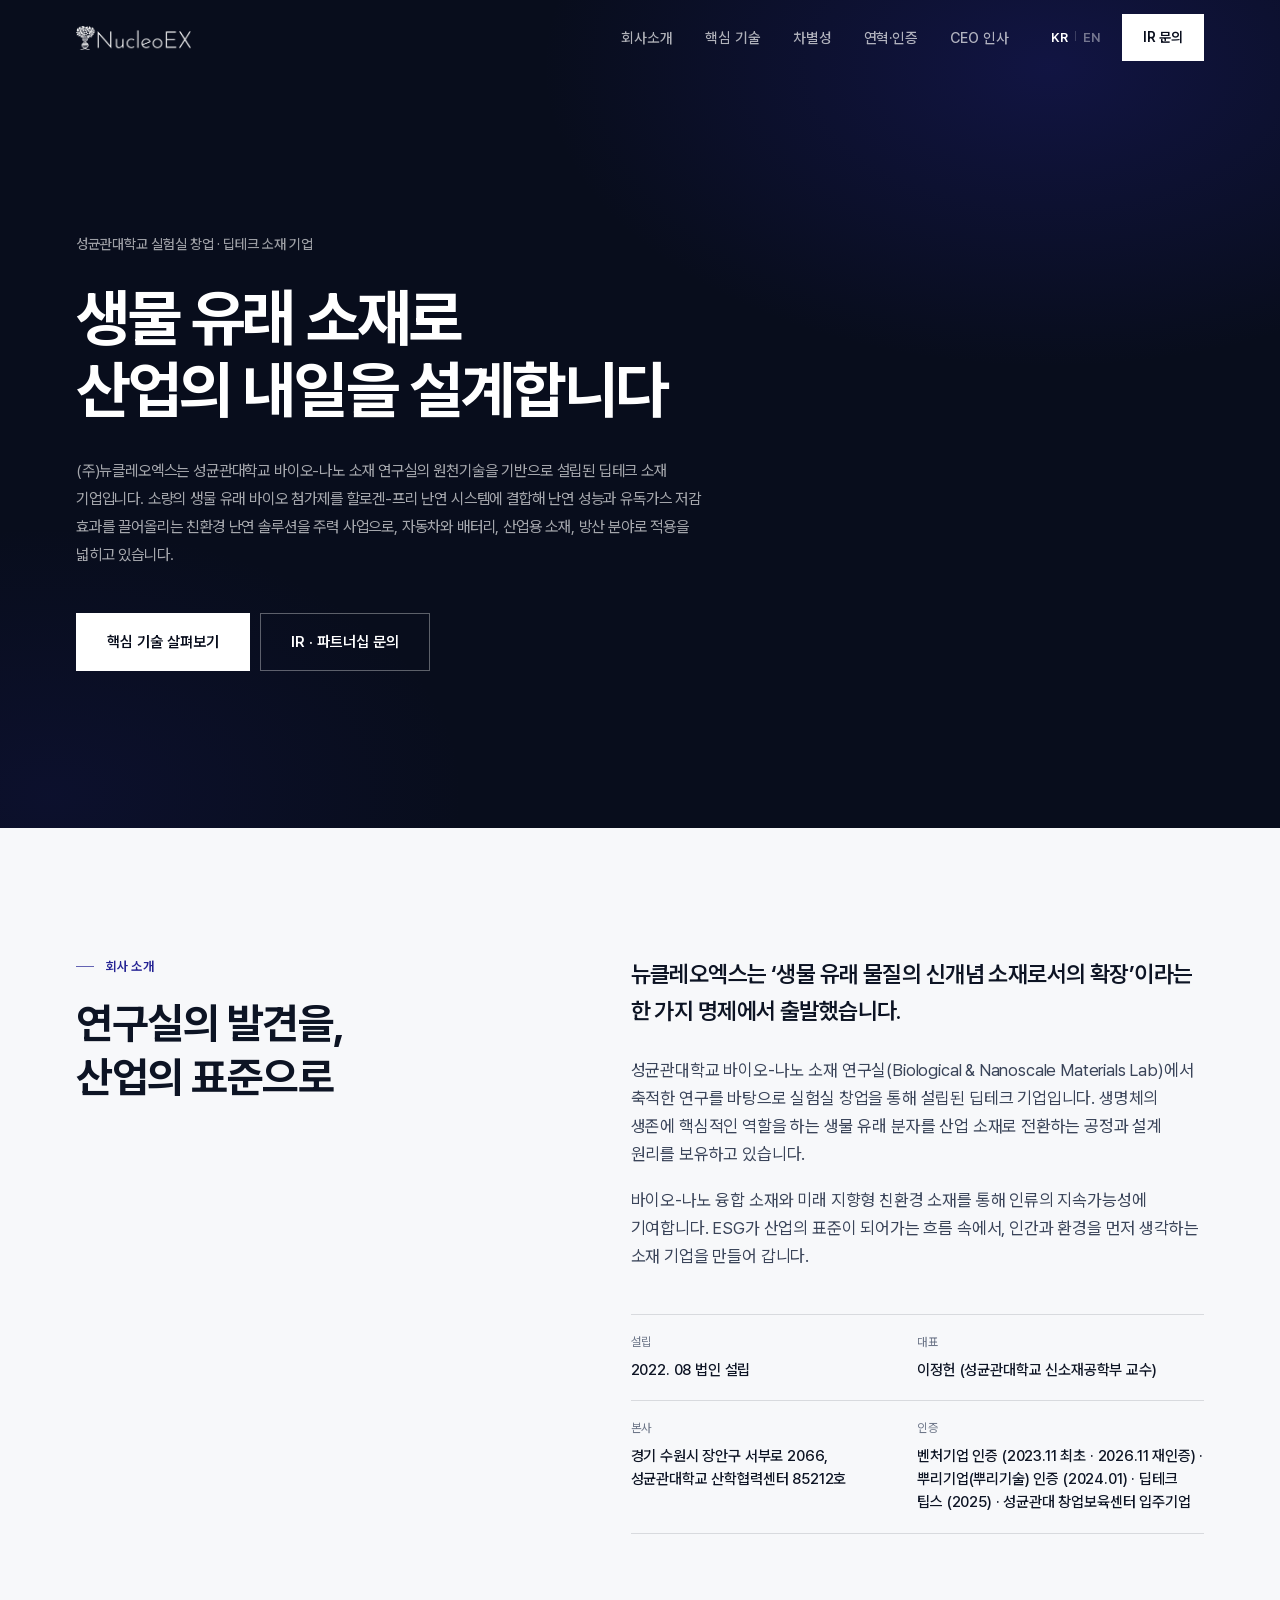
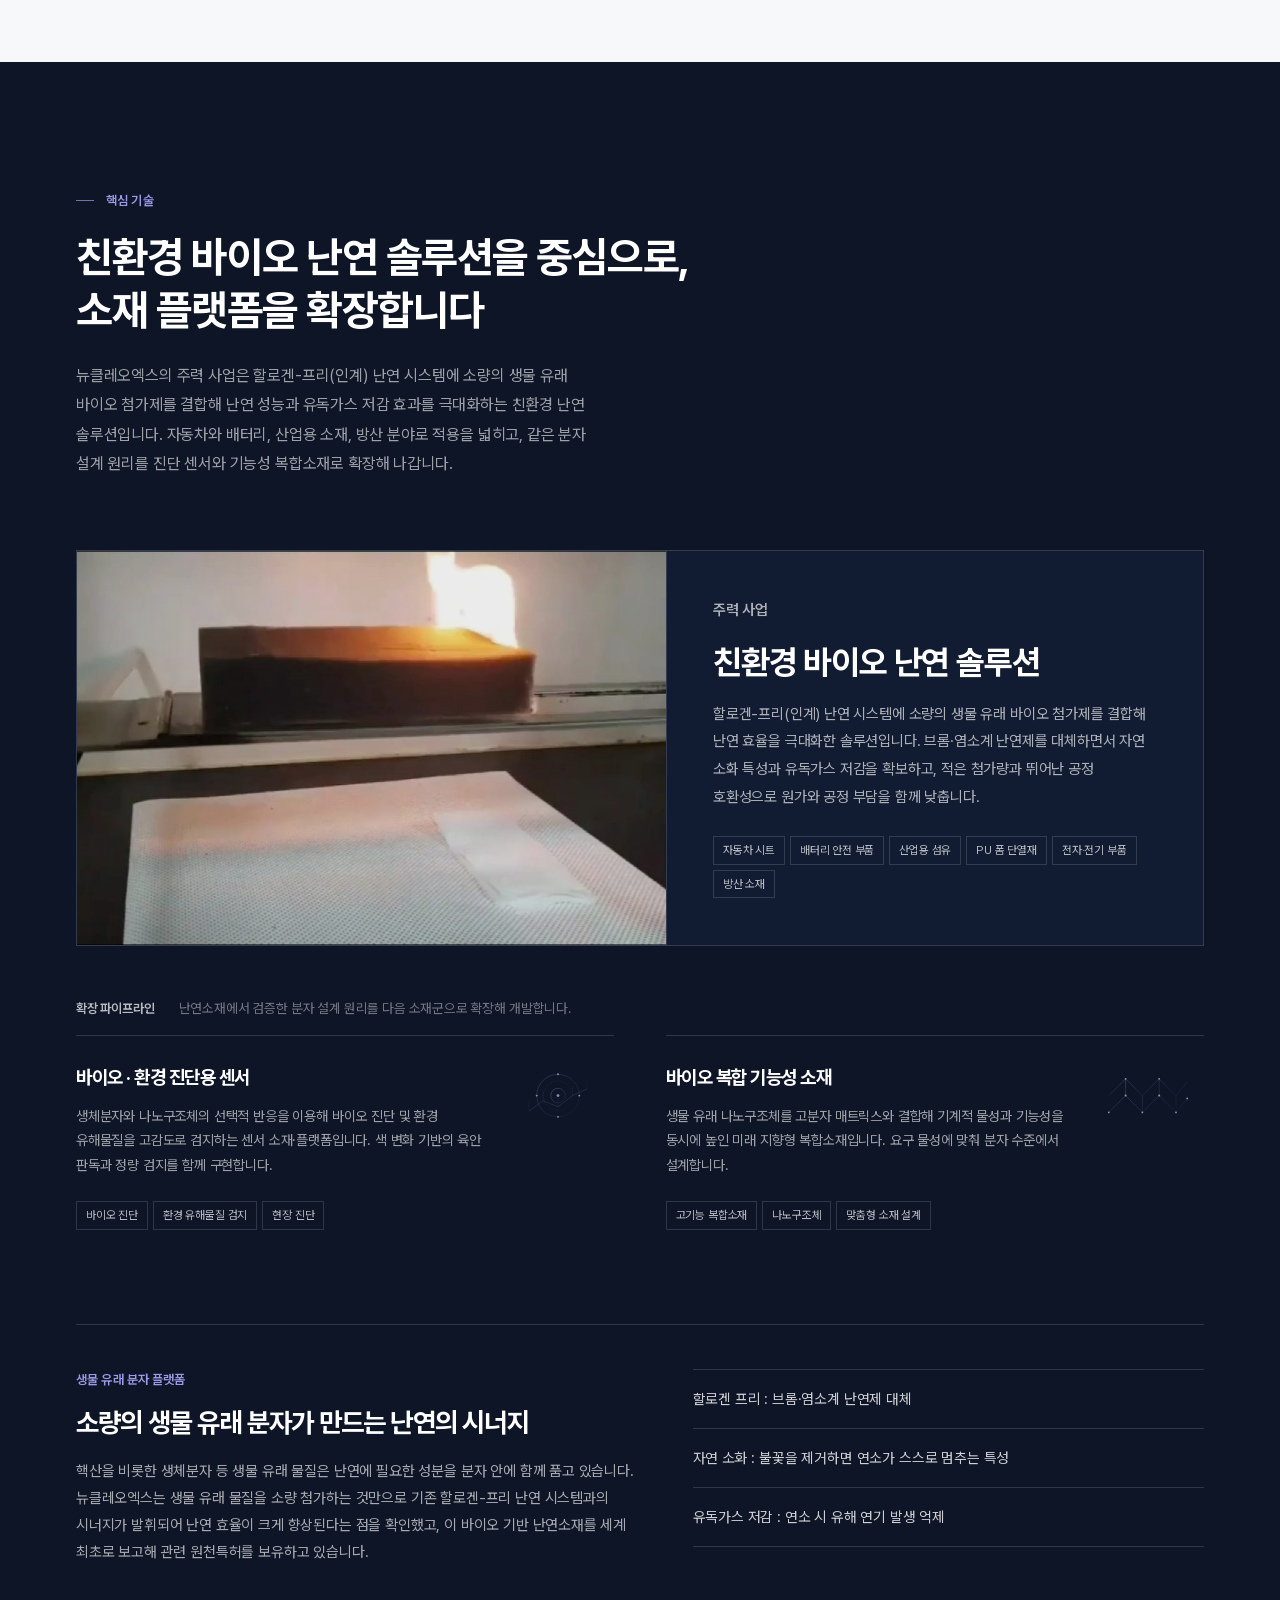
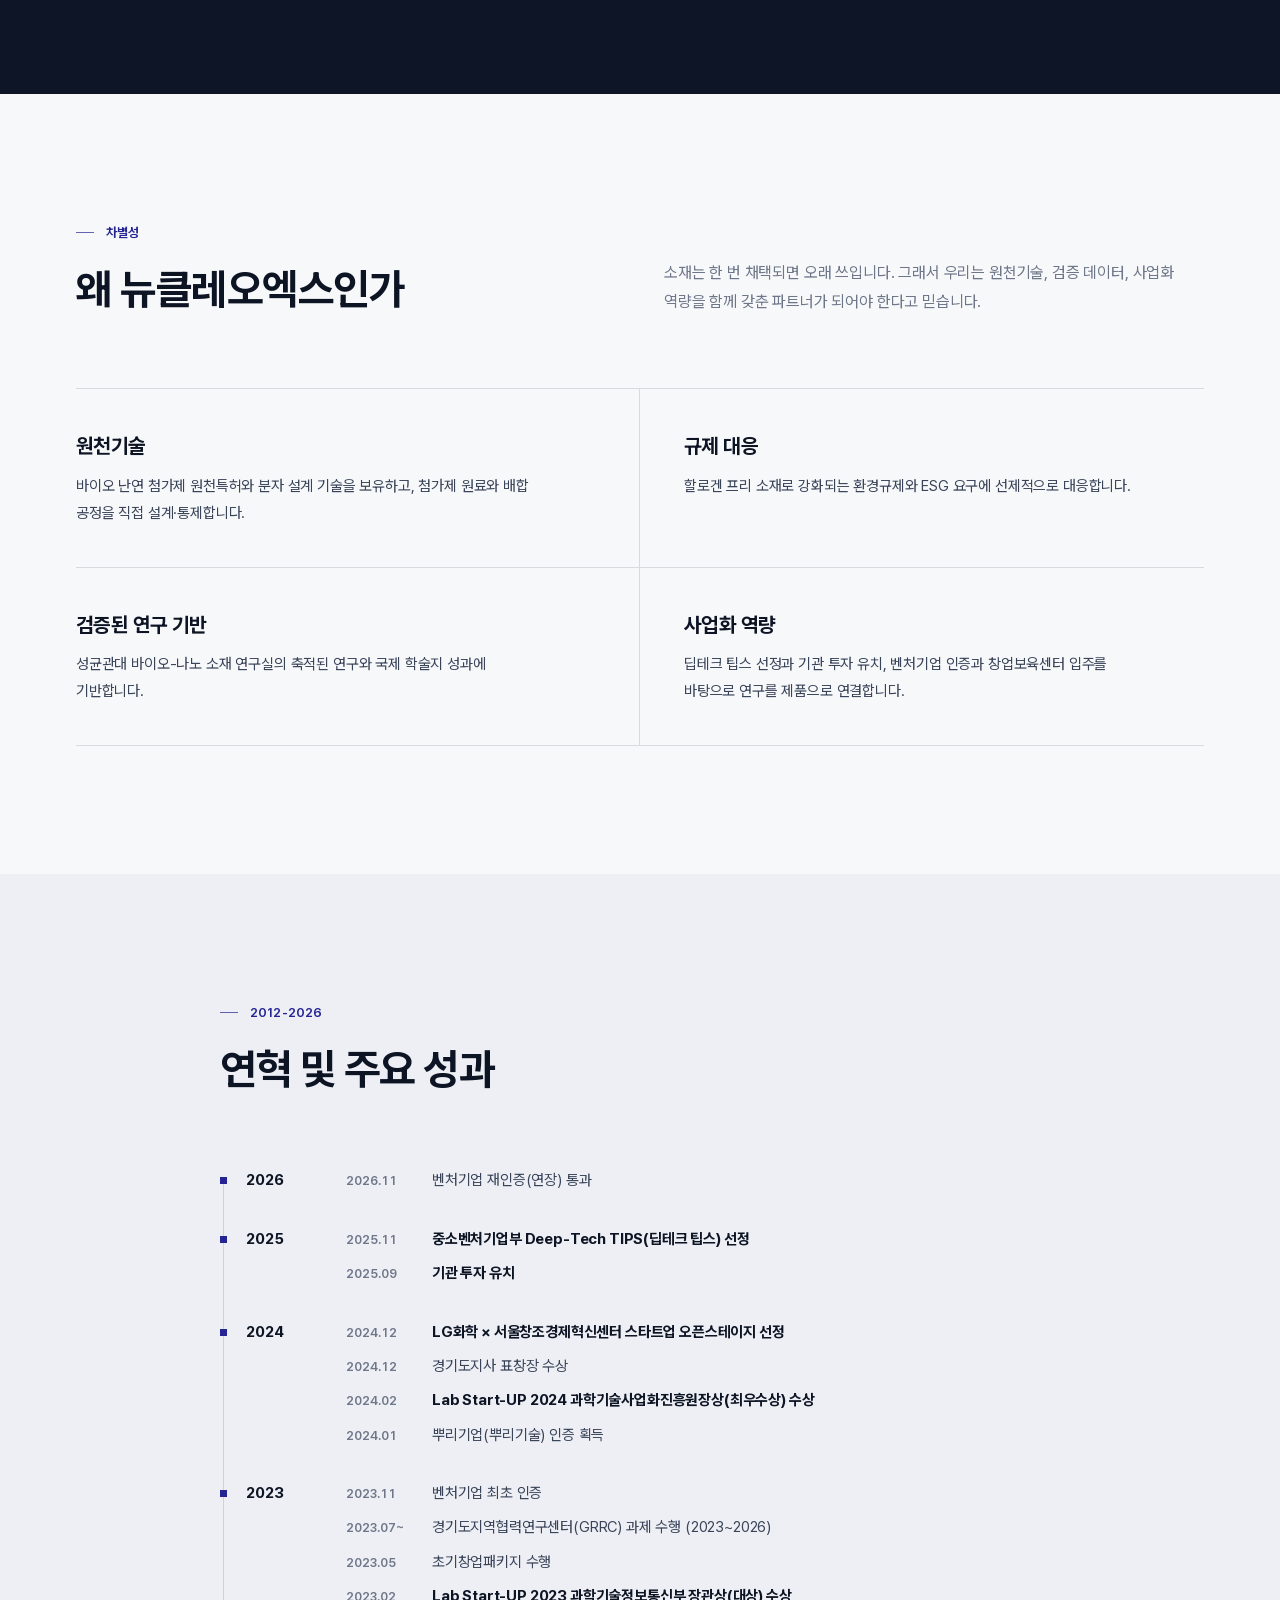
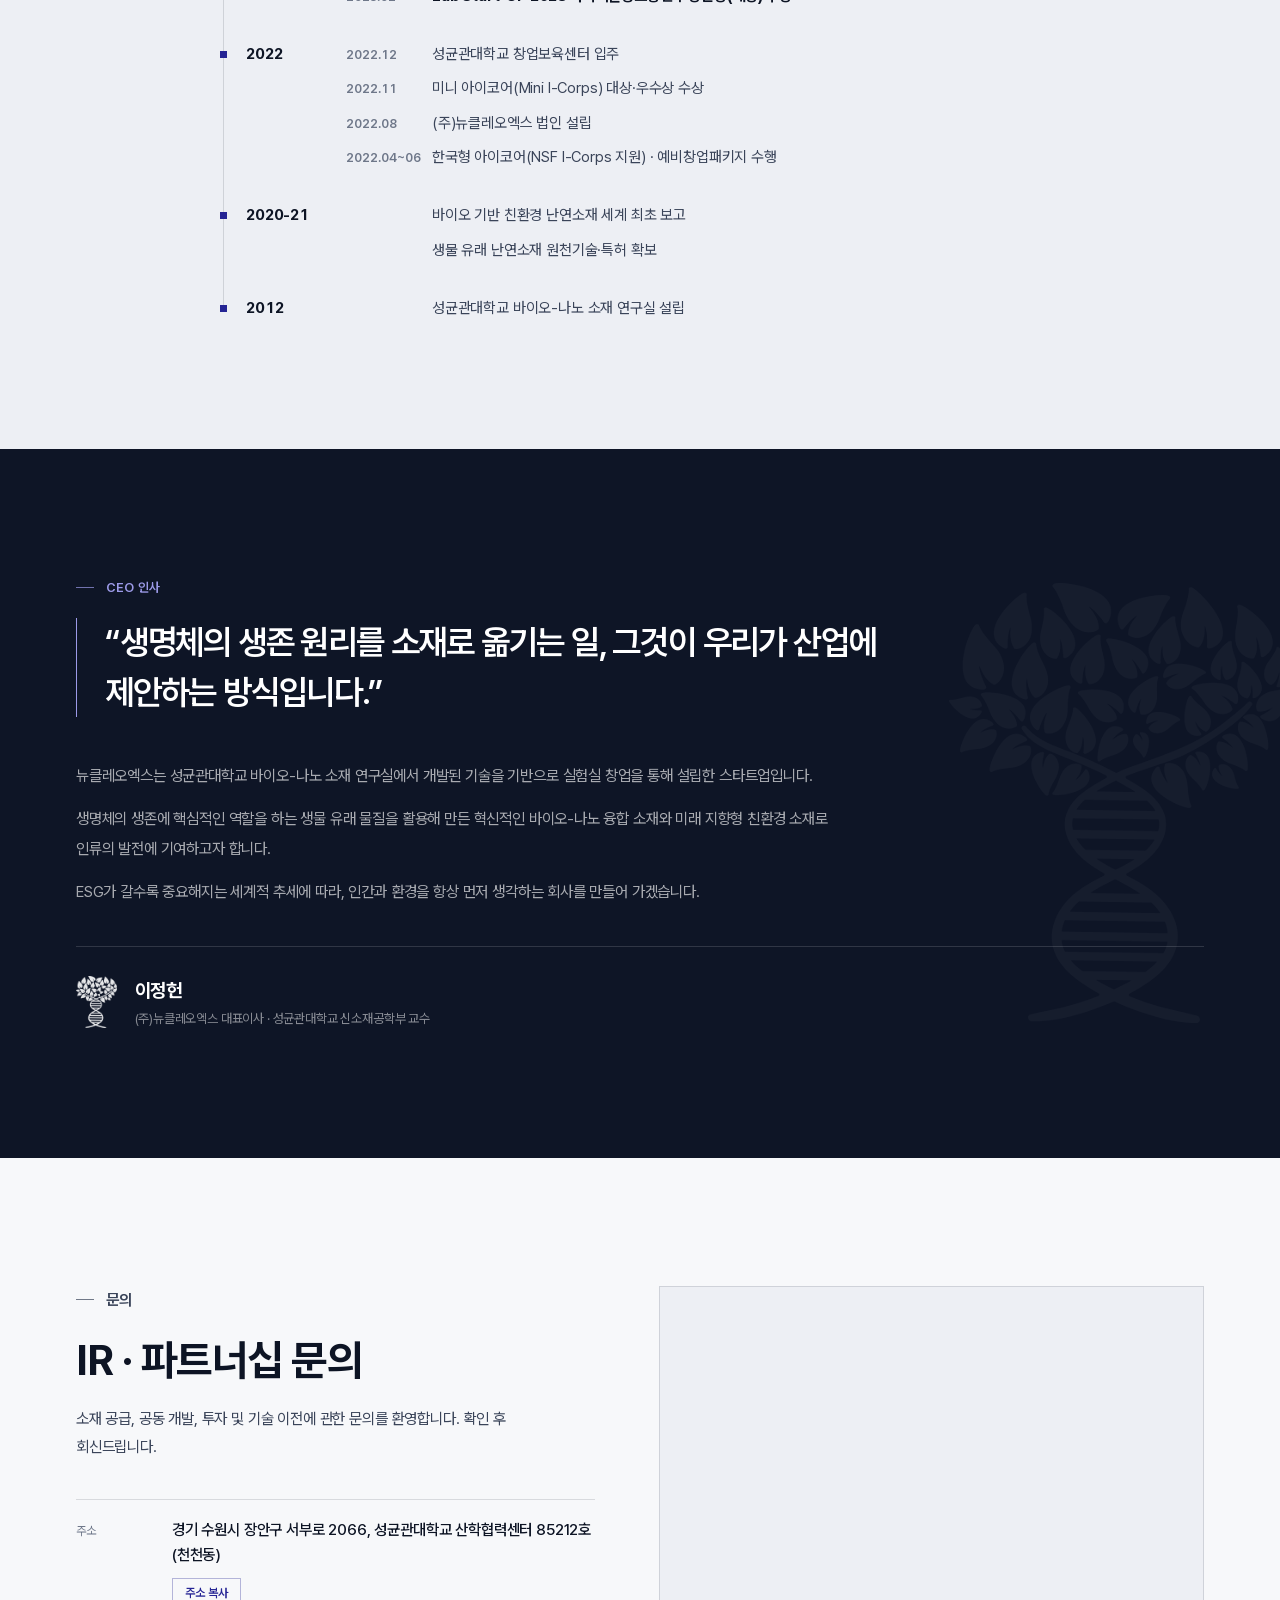
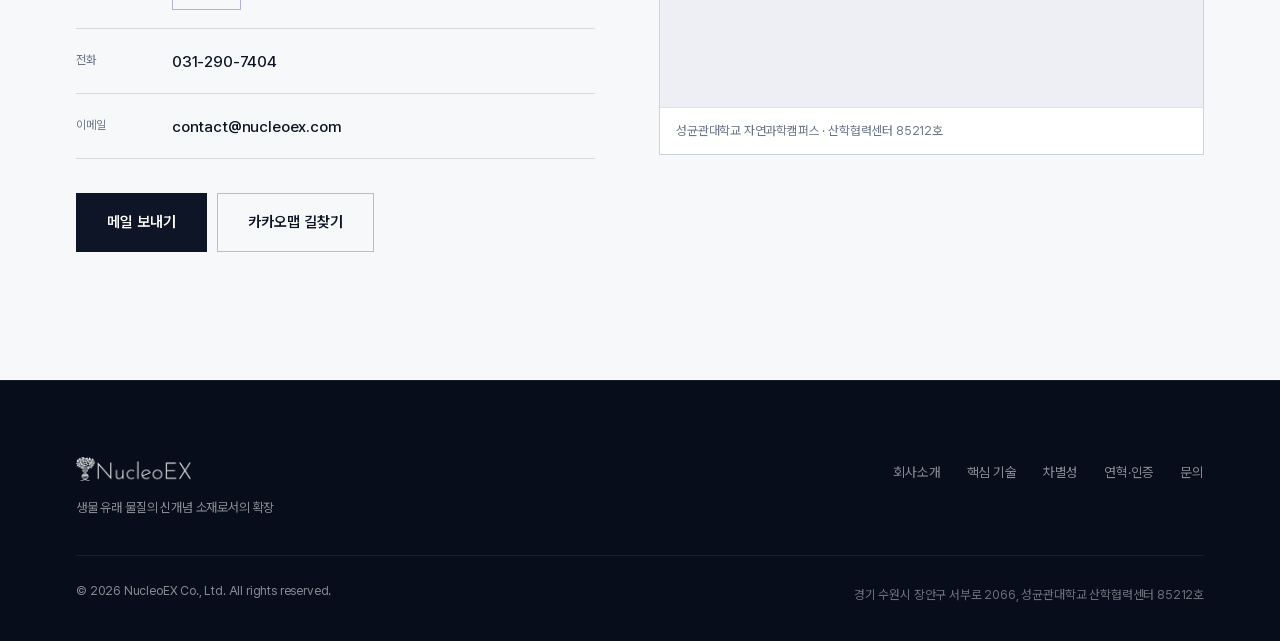
==== index.html @ cfc1680f "영문 플랫폼 블록 제목 줄바꿈 정리 (v=2026112141)" ====
<!DOCTYPE html>
<html lang="ko">
<head>
<meta charset="utf-8">
<meta name="viewport" content="width=device-width, initial-scale=1">
<title>생물 유래 소재로 산업의 내일을 설계합니다 | (주)뉴클레오엑스 NucleoEX</title>
<meta name="description" content="(주)뉴클레오엑스(NucleoEX Co., Ltd.)는 성균관대학교 바이오-나노 소재 연구실의 원천기술을 기반으로 설립된 딥테크 소재 기업입니다. 친환경 바이오 난연소재, 바이오·환경 진단용 센서, 바이오 복합 기능성 소재를 개발합니다.">
<meta name="keywords" content="뉴클레오엑스, NucleoEX, 친환경 난연소재, 바이오 난연제, 생물 유래 소재, 할로겐 프리, 바이오 센서, 나노소재, 성균관대 창업, 딥테크">
<meta name="author" content="NucleoEX Co., Ltd.">
<meta name="theme-color" content="#080D1C">
<link rel="canonical" href="https://juhelee7.github.io/nucleoex-website/">
<meta property="og:type" content="website">
<meta property="og:site_name" content="(주)뉴클레오엑스 NucleoEX">
<meta property="og:title" content="생물 유래 소재로 산업의 내일을 설계합니다 | (주)뉴클레오엑스 NucleoEX">
<meta property="og:description" content="성균관대학교 바이오-나노 소재 연구실 기반 딥테크 소재 기업. 친환경 바이오 난연소재 · 바이오·환경 진단용 센서 · 바이오 복합 기능성 소재.">
<meta property="og:url" content="https://juhelee7.github.io/nucleoex-website/">
<meta property="og:image" content="https://juhelee7.github.io/nucleoex-website/assets/img/og-image.jpg">
<meta property="og:locale" content="ko_KR">
<meta property="og:locale:alternate" content="en_US">
<meta name="twitter:card" content="summary_large_image">
<link rel="icon" href="assets/img/favicon-64.png" sizes="64x64" type="image/png">
<link rel="icon" href="assets/img/favicon-32.png" sizes="32x32" type="image/png">
<link rel="apple-touch-icon" href="assets/img/apple-touch-icon.png">
<link rel="preload" href="assets/fonts/PretendardVariable.woff2" as="font" type="font/woff2" crossorigin>
<link rel="stylesheet" href="assets/css/main.css?v=2026112141">
<script type="application/ld+json">
{
  "@context": "https://schema.org",
  "@type": "Organization",
  "name": "NucleoEX Co., Ltd.",
  "alternateName": "주식회사 뉴클레오엑스",
  "url": "https://juhelee7.github.io/nucleoex-website/",
  "logo": "https://juhelee7.github.io/nucleoex-website/assets/img/logo-color.png",
  "foundingDate": "2022-08",
  "description": "성균관대학교 바이오-나노 소재 연구실 기반 딥테크 소재 기업. 친환경 바이오 난연소재, 바이오·환경 진단용 센서, 바이오 복합 기능성 소재.",
  "email": "contact@nucleoex.com",
  "telephone": "+82-31-290-7404",
  "founder": { "@type": "Person", "name": "이정헌" },
  "address": {
    "@type": "PostalAddress",
    "streetAddress": "서부로 2066, 성균관대학교 산학협력센터 85212호",
    "addressLocality": "수원시 장안구",
    "addressRegion": "경기도",
    "addressCountry": "KR"
  }
}
</script>
</head>
<body>
<a class="skip-link" href="#main" data-i18n="a11y.skip">본문 바로가기</a>

<header class="site-header" id="header">
  <div class="header-inner">
    <a class="brand" href="#top" aria-label="NucleoEX">
      <img src="assets/img/logo-white.png" alt="NucleoEX (주)뉴클레오엑스" width="1440" height="300">
    </a>

    <nav class="nav-desktop" aria-label="주요 메뉴" data-i18n-aria="nav.ariaMain">
      <a href="#about" data-i18n="nav.about">회사소개</a>
      <a href="#technology" data-i18n="nav.tech">핵심 기술</a>
      <a href="#why" data-i18n="nav.why">차별성</a>
      <a href="#milestones" data-i18n="nav.mile">연혁·인증</a>
      <a href="#ceo" data-i18n="nav.ceo">CEO 인사</a>
    </nav>

    <div class="header-actions">
      <div class="lang-switch" role="group" aria-label="Language / 언어">
        <button type="button" data-lang="ko" class="is-active" aria-pressed="true">KR</button>
        <span class="sep" aria-hidden="true">|</span>
        <button type="button" data-lang="en" aria-pressed="false">EN</button>
      </div>
      <a class="btn btn-primary btn-sm header-cta" href="#contact" data-i18n="nav.cta">IR 문의</a>
      <button type="button" class="nav-toggle" id="navToggle" aria-expanded="false" aria-controls="mobileMenu" aria-label="메뉴 열기">
        <span></span><span></span>
      </button>
    </div>
  </div>
</header>

<div class="mobile-menu" id="mobileMenu" aria-hidden="true">
  <nav aria-label="모바일 메뉴" data-i18n-aria="nav.ariaMobile">
    <a href="#about" data-i18n="nav.about">회사소개</a>
    <a href="#technology" data-i18n="nav.tech">핵심 기술</a>
    <a href="#why" data-i18n="nav.why">차별성</a>
    <a href="#milestones" data-i18n="nav.mile">연혁·인증</a>
    <a href="#ceo" data-i18n="nav.ceo">CEO 인사</a>
    <a href="#contact" data-i18n="nav.contact">문의</a>
  </nav>
  <div class="mobile-menu-foot">
    <a href="mailto:contact@nucleoex.com">contact@nucleoex.com</a>
    <a href="tel:0312907404">Tel. 031-290-7404</a>
  </div>
</div>

<main id="main">
  <!-- HERO -->
  <section class="hero" id="top">
    <div class="hero-bg" aria-hidden="true"></div>

    <div class="container hero-inner">
      <p class="eyebrow reveal" data-i18n="hero.eyebrow">성균관대학교 실험실 창업 · 딥테크 소재 기업</p>
      <h1 class="reveal" data-i18n="hero.title">생물 유래 소재로<br>산업의 내일을 설계합니다</h1>
      <p class="hero-lede reveal" data-i18n="hero.lede">
        (주)뉴클레오엑스는 성균관대학교 바이오-나노 소재 연구실의 원천기술을 기반으로 설립된 딥테크 소재 기업입니다.
        소량의 생물 유래 바이오 첨가제를 할로겐-프리 난연 시스템에 결합해 난연 성능과 유독가스 저감 효과를 끌어올리는
        친환경 난연 솔루션을 주력 사업으로, 자동차와 배터리, 산업용 소재, 방산 분야로 적용을 넓히고 있습니다.
      </p>
      <div class="hero-cta reveal">
        <a class="btn btn-primary" href="#technology" data-i18n="hero.cta1">핵심 기술 살펴보기</a>
        <a class="btn btn-ghost" href="#contact" data-i18n="hero.cta2">IR · 파트너십 문의</a>
      </div>
    </div>
  </section>

  <!-- ABOUT -->
  <section class="section section-light about" id="about">
    <div class="container split">
      <div class="split-left">
        <p class="section-label reveal" data-i18n="about.label">회사 소개</p>
        <h2 class="section-title reveal" data-i18n="about.title">연구실의 발견을,<br>산업의 표준으로</h2>
      </div>
      <div class="split-right">
        <p class="lead reveal" data-i18n="about.lead">
          뉴클레오엑스는 ‘생물 유래 물질의 신개념 소재로서의 확장’이라는 한 가지 명제에서 출발했습니다.
        </p>
        <p class="reveal" data-i18n="about.p1">
          성균관대학교 바이오-나노 소재 연구실(Biological &amp; Nanoscale Materials Lab)에서 축적한 연구를 바탕으로
          실험실 창업을 통해 설립된 딥테크 기업입니다. 생명체의 생존에 핵심적인 역할을 하는 생물 유래 분자를
          산업 소재로 전환하는 공정과 설계 원리를 보유하고 있습니다.
        </p>
        <p class="reveal" data-i18n="about.p2">
          바이오-나노 융합 소재와 미래 지향형 친환경 소재를 통해 인류의 지속가능성에 기여합니다.
          ESG가 산업의 표준이 되어가는 흐름 속에서, 인간과 환경을 먼저 생각하는 소재 기업을 만들어 갑니다.
        </p>

        <dl class="facts reveal">
          <div>
            <dt data-i18n="about.f1k">설립</dt>
            <dd data-i18n="about.f1v">2022. 08 법인 설립</dd>
          </div>
          <div>
            <dt data-i18n="about.f2k">대표</dt>
            <dd data-i18n="about.f2v">이정헌 (성균관대학교 신소재공학부 교수)</dd>
          </div>
          <div>
            <dt data-i18n="about.f3k">본사</dt>
            <dd data-i18n="about.f3v">경기 수원시 장안구 서부로 2066, 성균관대학교 산학협력센터 85212호</dd>
          </div>
          <div>
            <dt data-i18n="about.f4k">인증</dt>
            <dd data-i18n="about.f4v">벤처기업 인증 (2023.11 최초 · 2026.11 재인증) · 뿌리기업(뿌리기술) 인증 (2024.01) · 딥테크 팁스 (2025) · 성균관대 창업보육센터 입주기업</dd>
          </div>
        </dl>
      </div>
    </div>
  </section>

  <!-- TECHNOLOGY -->
  <section class="section section-dark technology" id="technology">
    <div class="container">
      <div class="section-head">
        <p class="section-label reveal" data-i18n="tech.label">핵심 기술</p>
        <h2 class="section-title reveal" data-i18n="tech.title">친환경 바이오 난연 솔루션을 중심으로,<br>소재 플랫폼을 확장합니다</h2>
        <p class="section-desc reveal" data-i18n="tech.desc">
          뉴클레오엑스의 주력 사업은 할로겐-프리(인계) 난연 시스템에 소량의 생물 유래 바이오 첨가제를 결합해 난연 성능과 유독가스 저감 효과를 극대화하는 친환경 난연 솔루션입니다. 자동차와 배터리, 산업용 소재, 방산 분야로 적용을 넓히고, 같은 분자 설계 원리를 진단 센서와 기능성 복합소재로 확장해 나갑니다.
        </p>
      </div>

      <div class="tech-lead reveal">
        <figure class="tech-lead-media">
          <img src="assets/img/tech-flame-1.jpg" alt="난연 성능 시험(수직 연소 시험) 장면" data-i18n-alt="tech.t1alt" loading="lazy" width="1200" height="700">
        </figure>
        <div class="tech-lead-body">
          <p class="tech-lead-tag" data-i18n="tech.leadTag">주력 사업</p>
          <h3 data-i18n="tech.t1title">친환경 바이오 난연 솔루션</h3>
          <p data-i18n="tech.t1desc">
            할로겐-프리(인계) 난연 시스템에 소량의 생물 유래 바이오 첨가제를 결합해
            난연 효율을 극대화한 솔루션입니다. 브롬·염소계 난연제를 대체하면서 자연 소화 특성과
            유독가스 저감을 확보하고, 적은 첨가량과 뛰어난 공정 호환성으로 원가와 공정 부담을 함께 낮춥니다.
          </p>
          <ul class="chips">
            <li data-i18n="tech.t1c1">자동차 시트</li>
            <li data-i18n="tech.t1c2">배터리 안전 부품</li>
            <li data-i18n="tech.t1c3">산업용 섬유</li>
            <li data-i18n="tech.t1c4">PU 폼 단열재</li>
            <li data-i18n="tech.t1c5">전자·전기 부품</li>
            <li data-i18n="tech.t1c6">방산 소재</li>
          </ul>
        </div>
      </div>

      <div class="pipeline reveal">
        <div class="pipeline-head">
          <p class="pipeline-label" data-i18n="tech.pipeline">확장 파이프라인</p>
          <p class="pipeline-note" data-i18n="tech.pipelineNote">난연소재에서 검증한 분자 설계 원리를 다음 소재군으로 확장해 개발합니다.</p>
        </div>
        <div class="pipeline-grid">
          <article class="pipeline-card">
            <div class="pipeline-media">
              <svg viewBox="0 0 400 240" aria-hidden="true">
                <defs>
                  <linearGradient id="gSensor" x1="0" y1="0" x2="1" y2="1">
                    <stop offset="0" stop-color="#A9ACEA" stop-opacity=".9"/>
                    <stop offset="1" stop-color="#4A4FA0" stop-opacity=".45"/>
                  </linearGradient>
                </defs>
                <circle cx="200" cy="120" r="76" fill="none" stroke="url(#gSensor)" stroke-width="1"/>
                <circle cx="200" cy="120" r="52" fill="none" stroke="url(#gSensor)" stroke-width="1" stroke-dasharray="3 6"/>
                <circle cx="200" cy="120" r="26" fill="none" stroke="url(#gSensor)" stroke-width="1.4"/>
                <circle cx="200" cy="120" r="5" fill="#A9ACEA"/>
                <g fill="#A9ACEA">
                  <circle cx="276" cy="120" r="3.4"/><circle cx="200" cy="44" r="3.4"/>
                  <circle cx="124" cy="120" r="3.4"/><circle cx="200" cy="196" r="3.4"/>
                </g>
                <path d="M96 176 L146 138 L200 160 L252 120 L304 96" fill="none" stroke="#A9ACEA" stroke-opacity=".5" stroke-width="1.2"/>
                <path d="M96 176 L96 140 M146 138 L146 100 M200 160 L200 128 M252 120 L252 84 M304 96 L304 60" stroke="#A9ACEA" stroke-opacity=".25" stroke-width="1"/>
              </svg>
            </div>
            <div class="pipeline-body">
              <h3 data-i18n="tech.t2title">바이오 · 환경 진단용 센서</h3>
              <p data-i18n="tech.t2desc">
                생체분자와 나노구조체의 선택적 반응을 이용해 바이오 진단 및 환경 유해물질을
                고감도로 검지하는 센서 소재·플랫폼입니다. 색 변화 기반의 육안 판독과 정량 검지를 함께 구현합니다.
              </p>
              <ul class="chips">
                <li data-i18n="tech.t2c1">바이오 진단</li>
                <li data-i18n="tech.t2c2">환경 유해물질 검지</li>
                <li data-i18n="tech.t2c3">현장 진단</li>
              </ul>
            </div>
          </article>

          <article class="pipeline-card">
            <div class="pipeline-media">
              <svg viewBox="0 0 400 240" aria-hidden="true">
                <defs>
                  <linearGradient id="gComp" x1="0" y1="0" x2="1" y2="1">
                    <stop offset="0" stop-color="#B4B7F0" stop-opacity=".85"/>
                    <stop offset="1" stop-color="#31367C" stop-opacity=".6"/>
                  </linearGradient>
                </defs>
                <g stroke="url(#gComp)" fill="none" stroke-width="1.1">
                  <path d="M60 180 L120 120 L180 180 L240 120 L300 180 L340 130"/>
                  <path d="M60 120 L120 60 L180 120 L240 60 L300 120 L340 70"/>
                  <path d="M120 120 L120 60 M180 180 L180 120 M240 120 L240 60 M300 180 L300 120"/>
                </g>
                <g fill="#B4B7F0">
                  <circle cx="60" cy="180" r="3"/><circle cx="120" cy="120" r="3.6"/><circle cx="180" cy="180" r="3"/>
                  <circle cx="240" cy="120" r="3.6"/><circle cx="300" cy="180" r="3"/><circle cx="340" cy="130" r="3"/>
                  <circle cx="120" cy="60" r="3"/><circle cx="240" cy="60" r="3"/>
                </g>
              </svg>
            </div>
            <div class="pipeline-body">
              <h3 data-i18n="tech.t3title">바이오 복합 기능성 소재</h3>
              <p data-i18n="tech.t3desc">
                생물 유래 나노구조체를 고분자 매트릭스와 결합해 기계적 물성과 기능성을 동시에 높인
                미래 지향형 복합소재입니다. 요구 물성에 맞춰 분자 수준에서 설계합니다.
              </p>
              <ul class="chips">
                <li data-i18n="tech.t3c1">고기능 복합소재</li>
                <li data-i18n="tech.t3c2">나노구조체</li>
                <li data-i18n="tech.t3c3">맞춤형 소재 설계</li>
              </ul>
            </div>
          </article>
        </div>
      </div>

      <div class="feature reveal">
        <div class="feature-text">
          <p class="feature-label" data-i18n="tech.fLabel">생물 유래 분자 플랫폼</p>
          <h3 data-i18n="tech.fTitle">소량의 생물 유래 분자가 만드는 난연의 시너지</h3>
          <p data-i18n="tech.fDesc">
            핵산을 비롯한 생체분자 등 생물 유래 물질은 난연에 필요한 성분을
            분자 안에 함께 품고 있습니다. 뉴클레오엑스는 생물 유래 물질을 소량 첨가하는 것만으로
            기존 할로겐-프리 난연 시스템과의 시너지가 발휘되어 난연 효율이 크게 향상된다는 점을 확인했고,
            이 바이오 기반 난연소재를 세계 최초로 보고해 관련 원천특허를 보유하고 있습니다.
          </p>
        </div>
        <ul class="feature-list">
          <li data-i18n="tech.f1">할로겐 프리 : 브롬·염소계 난연제 대체</li>
          <li data-i18n="tech.f2">자연 소화 : 불꽃을 제거하면 연소가 스스로 멈추는 특성</li>
          <li data-i18n="tech.f3">유독가스 저감 : 연소 시 유해 연기 발생 억제</li>
        </ul>
      </div>
    </div>
  </section>

  <!-- WHY -->
  <section class="section section-light why" id="why">
    <div class="container">
      <div class="section-head section-head-row">
        <div>
          <p class="section-label reveal" data-i18n="why.label">차별성</p>
          <h2 class="section-title reveal" data-i18n="why.title">왜 뉴클레오엑스인가</h2>
        </div>
        <p class="section-desc reveal" data-i18n="why.desc">
          소재는 한 번 채택되면 오래 쓰입니다. 그래서 우리는 원천기술, 검증 데이터, 사업화 역량을 함께 갖춘
          파트너가 되어야 한다고 믿습니다.
        </p>
      </div>

      <div class="why-grid">
        <div class="why-item reveal">
          <h3 data-i18n="why.i1t">원천기술</h3>
          <p data-i18n="why.i1d">바이오 난연 첨가제 원천특허와 분자 설계 기술을 보유하고, 첨가제 원료와 배합 공정을 직접 설계·통제합니다.</p>
        </div>
        <div class="why-item reveal">
          <h3 data-i18n="why.i2t">규제 대응</h3>
          <p data-i18n="why.i2d">할로겐 프리 소재로 강화되는 환경규제와 ESG 요구에 선제적으로 대응합니다.</p>
        </div>
        <div class="why-item reveal">
          <h3 data-i18n="why.i3t">검증된 연구 기반</h3>
          <p data-i18n="why.i3d">성균관대 바이오-나노 소재 연구실의 축적된 연구와 국제 학술지 성과에 기반합니다.</p>
        </div>
        <div class="why-item reveal">
          <h3 data-i18n="why.i4t">사업화 역량</h3>
          <p data-i18n="why.i4d">딥테크 팁스 선정과 기관 투자 유치, 벤처기업 인증과 창업보육센터 입주를 바탕으로 연구를 제품으로 연결합니다.</p>
        </div>
      </div>
    </div>
  </section>

  <!-- MILESTONES -->
  <section class="section section-tint milestones" id="milestones">
    <div class="container">
      <div class="section-head">
        <p class="section-label reveal" data-i18n="mile.label">2012-2026</p>
        <h2 class="section-title reveal" data-i18n="mile.title">연혁 및 주요 성과</h2>
      </div>

      <div class="mile-layout">
        <ol class="timeline">
          <li class="reveal">
            <span class="year">2026</span>
            <div>
              <ul class="mile-rows">
                <li>
                  <span class="when">2026.11</span>
                  <span class="what" data-i18n="mile.t26">벤처기업 재인증(연장) 통과</span>
                </li>
              </ul>
            </div>
          </li>
          <li class="reveal">
            <span class="year">2025</span>
            <div>
              <ul class="mile-rows">
                <li class="is-key">
                  <span class="when">2025.11</span>
                  <span class="what" data-i18n="mile.t25b">중소벤처기업부 Deep-Tech TIPS(딥테크 팁스) 선정</span>
                </li>
                <li class="is-key">
                  <span class="when">2025.09</span>
                  <span class="what" data-i18n="mile.t25a">기관 투자 유치</span>
                </li>
              </ul>
            </div>
          </li>
          <li class="reveal">
            <span class="year">2024</span>
            <div>
              <ul class="mile-rows">
                <li class="is-key">
                  <span class="when">2024.12</span>
                  <span class="what" data-i18n="mile.t24c">LG화학 × 서울창조경제혁신센터 스타트업 오픈스테이지 선정</span>
                </li>
                <li>
                  <span class="when">2024.12</span>
                  <span class="what" data-i18n="mile.t24b">경기도지사 표창장 수상</span>
                </li>
                <li class="is-key">
                  <span class="when">2024.02</span>
                  <span class="what" data-i18n="mile.t24a">Lab Start-UP 2024 과학기술사업화진흥원장상(최우수상) 수상</span>
                </li>
                <li>
                  <span class="when">2024.01</span>
                  <span class="what" data-i18n="mile.t24d">뿌리기업(뿌리기술) 인증 획득</span>
                </li>
              </ul>
            </div>
          </li>
          <li class="reveal">
            <span class="year">2023</span>
            <div>
              <ul class="mile-rows">
                <li>
                  <span class="when">2023.11</span>
                  <span class="what" data-i18n="mile.t23a">벤처기업 최초 인증</span>
                </li>
                <li>
                  <span class="when">2023.07~</span>
                  <span class="what" data-i18n="mile.t23d">경기도지역협력연구센터(GRRC) 과제 수행 (2023~2026)</span>
                </li>
                <li>
                  <span class="when">2023.05</span>
                  <span class="what" data-i18n="mile.t23c">초기창업패키지 수행</span>
                </li>
                <li class="is-key">
                  <span class="when">2023.02</span>
                  <span class="what" data-i18n="mile.t23b">Lab Start-UP 2023 과학기술정보통신부 장관상(대상) 수상</span>
                </li>
              </ul>
            </div>
          </li>
          <li class="reveal">
            <span class="year">2022</span>
            <div>
              <ul class="mile-rows">
                <li>
                  <span class="when">2022.12</span>
                  <span class="what" data-i18n="mile.t22d">성균관대학교 창업보육센터 입주</span>
                </li>
                <li>
                  <span class="when">2022.11</span>
                  <span class="what" data-i18n="mile.t22c">미니 아이코어(Mini I-Corps) 대상·우수상 수상</span>
                </li>
                <li>
                  <span class="when">2022.08</span>
                  <span class="what" data-i18n="mile.t22b">(주)뉴클레오엑스 법인 설립</span>
                </li>
                <li>
                  <span class="when">2022.04~06</span>
                  <span class="what" data-i18n="mile.t22a">한국형 아이코어(NSF I-Corps 지원) · 예비창업패키지 수행</span>
                </li>
              </ul>
            </div>
          </li>
          <li class="reveal">
            <span class="year">2020-21</span>
            <div>
              <ul class="mile-rows">
                <li>
                  <span class="what" data-i18n="mile.p1">바이오 기반 친환경 난연소재 세계 최초 보고</span>
                </li>
                <li>
                  <span class="what" data-i18n="mile.p2">생물 유래 난연소재 원천기술·특허 확보</span>
                </li>
              </ul>
            </div>
          </li>
          <li class="reveal">
            <span class="year">2012</span>
            <div>
              <ul class="mile-rows">
                <li>
                  <span class="what" data-i18n="mile.p0">성균관대학교 바이오-나노 소재 연구실 설립</span>
                </li>
              </ul>
            </div>
          </li>
        </ol>
      </div>
    </div>
  </section>

  <!-- CEO -->
  <section class="section section-dark ceo" id="ceo">
    <div class="container ceo-inner">
      <p class="section-label reveal" data-i18n="ceo.label">CEO 인사</p>
      <blockquote class="reveal">
        <p data-i18n="ceo.quote">“생명체의 생존 원리를 소재로 옮기는 일, 그것이 우리가 산업에 제안하는 방식입니다.”</p>
      </blockquote>
      <div class="ceo-body">
        <p class="reveal" data-i18n="ceo.p1">
          뉴클레오엑스는 성균관대학교 바이오-나노 소재 연구실에서 개발된 기술을 기반으로 실험실 창업을 통해
          설립한 스타트업입니다.
        </p>
        <p class="reveal" data-i18n="ceo.p2">
          생명체의 생존에 핵심적인 역할을 하는 생물 유래 물질을 활용해 만든 혁신적인 바이오-나노 융합 소재와
          미래 지향형 친환경 소재로 인류의 발전에 기여하고자 합니다.
        </p>
        <p class="reveal" data-i18n="ceo.p3">
          ESG가 갈수록 중요해지는 세계적 추세에 따라, 인간과 환경을 항상 먼저 생각하는 회사를 만들어 가겠습니다.
        </p>
      </div>
      <div class="signature reveal">
        <img src="assets/img/mark-white.png" alt="" width="56" height="72" aria-hidden="true">
        <div>
          <p class="sig-name" data-i18n="ceo.name">이정헌</p>
          <p class="sig-role" data-i18n="ceo.role">(주)뉴클레오엑스 대표이사 · 성균관대학교 신소재공학부 교수</p>
        </div>
      </div>
    </div>
  </section>

  <!-- CONTACT -->
  <section class="section section-light contact" id="contact">
    <div class="container contact-grid">
      <div class="contact-left">
        <p class="section-label reveal" data-i18n="contact.label">문의</p>
        <h2 class="section-title reveal" data-i18n="contact.title">IR · 파트너십 문의</h2>
        <p class="reveal" data-i18n="contact.desc">
          소재 공급, 공동 개발, 투자 및 기술 이전에 관한 문의를 환영합니다.
          확인 후 회신드립니다.
        </p>

        <ul class="contact-list">
          <li class="reveal">
            <span class="ci-label" data-i18n="contact.addr">주소</span>
            <div class="ci-body">
              <p data-i18n="contact.addrValue">경기 수원시 장안구 서부로 2066, 성균관대학교 산학협력센터 85212호 (천천동)</p>
              <button type="button" class="copy-btn" data-copy="경기 수원시 장안구 서부로 2066, 성균관대학교 산학협력센터 85212호 (천천동)" data-i18n="contact.copy">주소 복사</button>
            </div>
          </li>
          <li class="reveal">
            <span class="ci-label" data-i18n="contact.tel">전화</span>
            <div class="ci-body">
              <a href="tel:0312907404">031-290-7404</a>
            </div>
          </li>
          <li class="reveal">
            <span class="ci-label" data-i18n="contact.mail">이메일</span>
            <div class="ci-body">
              <a href="mailto:contact@nucleoex.com">contact@nucleoex.com</a>
            </div>
          </li>
        </ul>

        <div class="contact-cta reveal">
          <a class="btn btn-primary" href="mailto:contact@nucleoex.com?subject=%5BNucleoEX%5D%20%EB%AC%B8%EC%9D%98" data-i18n="contact.mailCta">메일 보내기</a>
          <a class="btn btn-outline" href="https://map.kakao.com/?q=%EC%84%B1%EA%B7%A0%EA%B4%80%EB%8C%80%ED%95%99%EA%B5%90%20%EC%82%B0%ED%95%99%ED%98%91%EB%A0%A5%EC%84%BC%ED%84%B0" target="_blank" rel="noopener" data-i18n="contact.kakao">카카오맵 길찾기</a>
        </div>
      </div>

      <div class="contact-map reveal">
        <iframe
          title="뉴클레오엑스 본사 위치 : 성균관대학교 산학협력센터"
          src="https://maps.google.com/maps?q=%EC%84%B1%EA%B7%A0%EA%B4%80%EB%8C%80%ED%95%99%EA%B5%90%20%EC%82%B0%ED%95%99%ED%98%91%EB%A0%A5%EC%84%BC%ED%84%B0&z=16&hl=ko&output=embed"
          loading="lazy" referrerpolicy="no-referrer-when-downgrade"></iframe>
        <p class="map-note" data-i18n="contact.mapNote">성균관대학교 자연과학캠퍼스 · 산학협력센터 85212호</p>
      </div>
    </div>
  </section>
</main>

<footer class="site-footer">
  <div class="container footer-inner">
    <div class="footer-brand">
      <img src="assets/img/logo-white.png" alt="NucleoEX" width="1440" height="300" loading="lazy">
      <p data-i18n="footer.tagline">생물 유래 물질의 신개념 소재로서의 확장</p>
    </div>
    <nav class="footer-nav" aria-label="하단 메뉴" data-i18n-aria="nav.ariaFooter">
      <a href="#about" data-i18n="nav.about">회사소개</a>
      <a href="#technology" data-i18n="nav.tech">핵심 기술</a>
      <a href="#why" data-i18n="nav.why">차별성</a>
      <a href="#milestones" data-i18n="nav.mile">연혁·인증</a>
      <a href="#contact" data-i18n="nav.contact">문의</a>
    </nav>
    <div class="footer-legal">
      <p>© <span id="year">2026</span> NucleoEX Co., Ltd. <span data-i18n="footer.rights">All rights reserved.</span></p>
      <p class="footer-addr" data-i18n="footer.addr">경기 수원시 장안구 서부로 2066, 성균관대학교 산학협력센터 85212호</p>
    </div>
  </div>
</footer>

<div class="toast" id="toast" role="status" aria-live="polite"></div>

<script src="assets/js/i18n.js?v=2026112141"></script>
<script src="assets/js/main.js?v=2026112141"></script>
</body>
</html>
---- assets/css/main.css ----
/* ==========================================================================
   NucleoEX · Corporate / IR website
   Palette: brand indigo (#252494, from the logo) + deep navy + paper white
   ========================================================================== */

@font-face {
  font-family: "Pretendard";
  src: url("../fonts/PretendardVariable.woff2") format("woff2");
  font-weight: 45 920;
  font-style: normal;
  font-display: swap;
}

:root {
  --navy-950: #080D1C;
  --navy-900: #0E1526;
  --navy-800: #16203A;
  --navy-700: #22304F;
  --brand: #252494;
  --brand-600: #1C1B7A;
  --brand-300: #9C9AE8;
  --brand-100: #E3E2F7;
  --paper: #F7F8FA;
  --paper-2: #EDEFF4;
  --white: #FFFFFF;
  --ink: #0D1424;
  --ink-soft: #3A4459;
  --muted: #6E7789;
  --line: rgba(13, 20, 36, .13);
  --line-strong: rgba(13, 20, 36, .26);
  --line-dark: rgba(255, 255, 255, .14);
  --line-dark-soft: rgba(255, 255, 255, .07);
  --ease: cubic-bezier(.22, .61, .36, 1);
  --container: 1240px;
  --pad: clamp(20px, 5vw, 56px);
  --header-h: 76px;
}

* { box-sizing: border-box; }

html {
  -webkit-text-size-adjust: 100%;
  scroll-behavior: smooth;
  scroll-padding-top: var(--header-h);
}

body {
  margin: 0;
  background: var(--navy-950);
  color: var(--ink);
  font-family: "Pretendard", -apple-system, BlinkMacSystemFont, "Segoe UI", Roboto,
    "Helvetica Neue", "Apple SD Gothic Neo", "Malgun Gothic", sans-serif;
  font-size: 17px;
  line-height: 1.65;
  font-weight: 400;
  letter-spacing: -0.01em;
  -webkit-font-smoothing: antialiased;
  -moz-osx-font-smoothing: grayscale;
  overflow-x: hidden;
}

body.is-locked { overflow: hidden; }

img, svg, iframe { display: block; max-width: 100%; }
img { height: auto; }
a { color: inherit; text-decoration: none; }
button { font: inherit; color: inherit; background: none; border: 0; cursor: pointer; }
ul, ol, dl, dd, p, h1, h2, h3, h4, blockquote, figure { margin: 0; padding: 0; }
ul, ol { list-style: none; }
::selection { background: var(--brand); color: #fff; }

:focus-visible {
  outline: 2px solid var(--brand-300);
  outline-offset: 3px;
}

.skip-link {
  position: absolute;
  left: 16px;
  top: -100px;
  z-index: 999;
  padding: 10px 18px;
  background: #fff;
  color: var(--navy-950);
  font-weight: 600;
  transition: top .2s;
}
.skip-link:focus { top: 12px; }

.container {
  width: 100%;
  max-width: var(--container);
  margin: 0 auto;
  padding: 0 var(--pad);
}

/* ---------- Buttons ---------- */
.btn {
  display: inline-flex;
  align-items: center;
  justify-content: center;
  gap: 8px;
  padding: 16px 30px;
  border: 1px solid transparent;
  border-radius: 0;
  font-size: 15px;
  font-weight: 600;
  letter-spacing: 0;
  white-space: nowrap;
  transition: background-color .2s var(--ease), color .2s var(--ease), border-color .2s var(--ease);
}
.btn-primary {
  background: #fff;
  border-color: #fff;
  color: var(--navy-950);
}
.btn-primary:hover {
  background: #E4E6EF;
  border-color: #E4E6EF;
  color: var(--navy-950);
}
.section-light .btn-primary,
.section-tint .btn-primary {
  background: var(--navy-900);
  border-color: var(--navy-900);
  color: #fff;
}
.section-light .btn-primary:hover,
.section-tint .btn-primary:hover {
  background: var(--navy-700);
  border-color: var(--navy-700);
  color: #fff;
}
.btn-ghost {
  border-color: rgba(255, 255, 255, .34);
  color: #fff;
}
.btn-ghost:hover {
  background: #fff;
  border-color: #fff;
  color: var(--navy-950);
}
.btn-outline {
  border-color: var(--line-strong);
  color: var(--ink);
}
.btn-outline:hover {
  background: var(--navy-900);
  border-color: var(--navy-900);
  color: #fff;
}
.btn-sm { padding: 11px 20px; font-size: 14px; }

/* ---------- Header ---------- */
.site-header {
  position: fixed;
  inset: 0 0 auto 0;
  z-index: 90;
  height: var(--header-h);
  display: flex;
  align-items: center;
  background: transparent;
  border-bottom: 1px solid transparent;
  transition: background .3s var(--ease), border-color .3s var(--ease);
}
.site-header.is-scrolled {
  background: var(--navy-950);
  border-bottom-color: var(--line-dark-soft);
}
.header-inner {
  width: 100%;
  max-width: var(--container);
  margin: 0 auto;
  padding: 0 var(--pad);
  display: flex;
  align-items: center;
  gap: 32px;
}
.brand { display: flex; align-items: center; flex-shrink: 0; }
.brand img { height: 24px; width: auto; transition: opacity .25s; }
.brand:hover img { opacity: .8; }

.nav-desktop {
  display: flex;
  align-items: center;
  gap: 32px;
  margin-left: auto;
}
.nav-desktop a {
  position: relative;
  font-size: 14.5px;
  font-weight: 500;
  color: rgba(255, 255, 255, .68);
  letter-spacing: -0.005em;
  padding: 8px 0;
  transition: color .2s;
}
.nav-desktop a::after {
  content: "";
  position: absolute;
  left: 0; right: 100%;
  bottom: 0;
  height: 1px;
  background: #fff;
  transition: right .3s var(--ease);
}
.nav-desktop a:hover,
.nav-desktop a.is-active { color: #fff; }
.nav-desktop a:hover::after,
.nav-desktop a.is-active::after { right: 0; }

.header-actions { display: flex; align-items: center; gap: 20px; margin-left: 8px; }

.lang-switch {
  display: flex;
  align-items: center;
  gap: 4px;
  font-size: 13px;
  letter-spacing: .02em;
}
.lang-switch button {
  padding: 4px 2px;
  color: rgba(255, 255, 255, .42);
  font-weight: 600;
  transition: color .2s;
}
.lang-switch button:hover { color: rgba(255, 255, 255, .78); }
.lang-switch button.is-active { color: #fff; }
.lang-switch .sep { color: rgba(255, 255, 255, .2); font-size: 11px; }

.nav-toggle {
  display: none;
  position: relative;
  width: 40px; height: 40px;
  padding: 0;
}
.nav-toggle span {
  position: absolute;
  left: 10px;
  top: 50%;
  width: 20px; height: 1.5px;
  margin-top: -0.75px;
  background: #fff;
  transition: transform .3s var(--ease);
}
.nav-toggle span:first-child { transform: translateY(-4px); }
.nav-toggle span:last-child { transform: translateY(4px); }
.nav-toggle[aria-expanded="true"] span:first-child { transform: rotate(45deg); }
.nav-toggle[aria-expanded="true"] span:last-child { transform: rotate(-45deg); }

.mobile-menu {
  position: fixed;
  inset: 0;
  z-index: 80;
  background: var(--navy-950);
  padding: calc(var(--header-h) + 24px) var(--pad) 40px;
  display: flex;
  flex-direction: column;
  justify-content: space-between;
  opacity: 0;
  visibility: hidden;
  transition: opacity .3s var(--ease), visibility .3s;
}
.mobile-menu.is-open { opacity: 1; visibility: visible; }
.mobile-menu nav { display: flex; flex-direction: column; }
.mobile-menu nav a {
  display: flex;
  align-items: center;
  min-height: 64px;
  font-size: 22px;
  font-weight: 600;
  letter-spacing: -0.02em;
  color: #fff;
  border-bottom: 1px solid var(--line-dark-soft);
}
.mobile-menu-foot {
  display: flex;
  flex-direction: column;
  gap: 6px;
  font-size: 14px;
  color: rgba(255, 255, 255, .55);
  padding-top: 24px;
}

/* ---------- Hero ---------- */
.hero {
  position: relative;
  display: flex;
  flex-direction: column;
  justify-content: center;
  min-height: 92svh;
  background: var(--navy-950);
  color: #fff;
  padding-top: calc(var(--header-h) + clamp(76px, 11vh, 130px));
  padding-bottom: clamp(76px, 11vh, 130px);
  overflow: hidden;
  isolation: isolate;
}
.hero-bg {
  position: absolute;
  inset: 0;
  z-index: -1;
  background:
    radial-gradient(60% 55% at 82% 8%, rgba(37, 36, 148, .32), transparent 66%),
    radial-gradient(45% 45% at 4% 96%, rgba(37, 36, 148, .14), transparent 72%);
}

.hero-inner {
  position: relative;
  z-index: 1;
}

.eyebrow {
  font-size: 14px;
  font-weight: 500;
  letter-spacing: 0;
  color: rgba(255, 255, 255, .6);
  margin-bottom: 26px;
}

.hero h1 {
  max-width: 17em;
  font-size: clamp(33px, 4.9vw, 66px);
  line-height: 1.16;
  font-weight: 700;
  letter-spacing: -0.038em;
  word-break: keep-all;
  margin-bottom: 30px;
}
.hero-lede {
  max-width: 640px;
  font-size: clamp(15.5px, 1.2vw, 17px);
  line-height: 1.8;
  color: rgba(255, 255, 255, .64);
  word-break: keep-all;
}
.hero-cta {
  display: flex;
  flex-wrap: wrap;
  gap: 10px;
  margin-top: 44px;
}

/* ---------- Sections ---------- */
.section {
  position: relative;
  padding: clamp(76px, 10vw, 132px) 0;
}
.section-light { background: var(--paper); color: var(--ink); }
.section-tint { background: var(--paper-2); color: var(--ink); }
.section-dark { background: var(--navy-900); color: #fff; }

.section-label {
  display: flex;
  align-items: center;
  gap: 12px;
  font-size: 13px;
  letter-spacing: .01em;
  font-weight: 600;
  color: var(--brand);
  margin-bottom: 20px;
}
.section-label::before {
  content: "";
  width: 18px; height: 1px;
  background: currentColor;
  opacity: .7;
}
.section-dark .section-label { color: var(--brand-300); }

.section-title {
  font-size: clamp(27px, 3.3vw, 44px);
  line-height: 1.26;
  font-weight: 700;
  letter-spacing: -0.035em;
  word-break: keep-all;
}
.section-desc {
  max-width: 520px;
  font-size: 16px;
  line-height: 1.82;
  color: var(--muted);
  word-break: keep-all;
}
.section-dark .section-desc { color: rgba(255, 255, 255, .6); }
.section-head { max-width: 800px; margin-bottom: clamp(44px, 6vw, 72px); }
.section-head .section-desc { margin-top: 24px; }
.section-head-row {
  max-width: none;
  display: grid;
  grid-template-columns: 1fr 1fr;
  gap: 48px;
  align-items: end;
}

/* ---------- About ---------- */
.split {
  display: grid;
  grid-template-columns: minmax(0, 1fr) minmax(0, 1.2fr);
  gap: clamp(32px, 6vw, 96px);
  align-items: start;
}
.split-left { position: sticky; top: calc(var(--header-h) + 48px); }
.split-right p { margin-bottom: 18px; color: var(--ink-soft); word-break: keep-all; }
.split-right .lead {
  font-size: clamp(19px, 1.9vw, 23px);
  line-height: 1.6;
  font-weight: 600;
  color: var(--ink);
  letter-spacing: -0.025em;
  margin-bottom: 26px;
}

.facts {
  display: grid;
  grid-template-columns: repeat(2, minmax(0, 1fr));
  gap: 0;
  margin-top: 44px;
  border-top: 1px solid var(--line);
}
.facts div {
  padding: 18px 0;
  border-bottom: 1px solid var(--line);
}
.facts div:nth-child(odd) { padding-right: 24px; }
.facts dt {
  font-size: 12px;
  letter-spacing: .02em;
  color: var(--muted);
  margin-bottom: 6px;
}
.facts dd {
  font-size: 15px;
  font-weight: 500;
  color: var(--ink);
  line-height: 1.55;
  word-break: keep-all;
}

/* ---------- Technology ---------- */
.technology { overflow: hidden; }

.tech-lead {
  display: grid;
  grid-template-columns: minmax(0, 1.1fr) minmax(0, 1fr);
  border: 1px solid var(--line-dark);
  background: #111B31;
}
.tech-lead-media {
  position: relative;
  overflow: hidden;
  min-height: 340px;
  border-right: 1px solid var(--line-dark);
}
.tech-lead-media img {
  width: 100%; height: 100%;
  object-fit: cover;
  filter: saturate(.92) contrast(1.02) brightness(.92);
}
.tech-lead-body {
  padding: clamp(28px, 3.6vw, 52px);
  display: flex;
  flex-direction: column;
  justify-content: center;
}
.tech-lead-tag {
  font-size: 13px;
  font-weight: 600;
  color: var(--brand-300);
  margin-bottom: 16px;
}
.tech-lead-body h3 {
  font-size: clamp(24px, 2.6vw, 34px);
  font-weight: 700;
  letter-spacing: -0.035em;
  line-height: 1.32;
  margin-bottom: 16px;
  word-break: keep-all;
}
.tech-lead-body p {
  font-size: 15px;
  line-height: 1.85;
  color: rgba(255, 255, 255, .66);
  word-break: keep-all;
}

.pipeline { margin-top: clamp(36px, 4vw, 56px); }
.pipeline-head {
  display: flex;
  flex-wrap: wrap;
  align-items: baseline;
  gap: 6px 24px;
  padding-bottom: 16px;
}
.pipeline-label {
  font-size: 13px;
  font-weight: 600;
  color: rgba(255, 255, 255, .72);
}
.pipeline-note {
  font-size: 13.5px;
  color: rgba(255, 255, 255, .42);
}
.pipeline-grid {
  display: grid;
  grid-template-columns: repeat(2, minmax(0, 1fr));
  gap: 0 clamp(28px, 4vw, 64px);
}
.pipeline-card {
  display: grid;
  grid-template-columns: minmax(0, 1fr) 112px;
  gap: 20px;
  align-items: start;
  padding: 26px 0 30px;
  border-top: 1px solid var(--line-dark);
}
.pipeline-media {
  order: 2;
  opacity: .8;
}
.pipeline-media svg { width: 100%; height: auto; }
.pipeline-body { padding: 0; display: flex; flex-direction: column; }
.pipeline-body h3 {
  font-size: clamp(17px, 1.5vw, 19px);
  font-weight: 700;
  letter-spacing: -0.025em;
  margin-bottom: 10px;
  word-break: keep-all;
}
.pipeline-body p {
  font-size: 14px;
  line-height: 1.75;
  color: rgba(255, 255, 255, .6);
  word-break: keep-all;
}

.chips {
  display: flex;
  flex-wrap: wrap;
  gap: 5px;
  margin-top: auto;
  padding-top: 24px;
}
.chips li {
  font-size: 11.5px;
  padding: 4px 9px;
  border: 1px solid var(--line-dark);
  color: rgba(255, 255, 255, .7);
  white-space: nowrap;
}

.feature {
  display: grid;
  grid-template-columns: minmax(0, 1.05fr) minmax(0, .95fr);
  gap: clamp(28px, 4vw, 60px);
  align-items: start;
  margin-top: clamp(40px, 5vw, 64px);
  padding: clamp(28px, 4vw, 44px) 0 0;
  border-top: 1px solid var(--line-dark);
}
.feature-label {
  font-size: 13px;
  letter-spacing: .01em;
  font-weight: 600;
  color: var(--brand-300);
  margin-bottom: 14px;
}
.feature h3 {
  font-size: clamp(21px, 2.1vw, 27px);
  line-height: 1.4;
  letter-spacing: -0.03em;
  font-weight: 700;
  margin-bottom: 16px;
  word-break: keep-all;
}
.feature-text > p:not(.feature-label) {
  font-size: 14.8px;
  line-height: 1.82;
  color: rgba(255, 255, 255, .64);
  word-break: keep-all;
}
.feature-list {
  display: grid;
  gap: 0;
  align-content: start;
}
.feature-list li {
  padding: 17px 0;
  border-top: 1px solid var(--line-dark);
  font-size: 14.5px;
  color: rgba(255, 255, 255, .8);
  word-break: keep-all;
}
.feature-list li:last-child {
  border-bottom: 1px solid var(--line-dark);
}

/* ---------- Why ---------- */
.why-grid {
  display: grid;
  grid-template-columns: repeat(2, minmax(0, 1fr));
  gap: 0;
  border-top: 1px solid var(--line);
}
.why-item {
  position: relative;
  padding: 40px 44px 40px 0;
  border-bottom: 1px solid var(--line);
}
.why-item:nth-child(odd) { border-right: 1px solid var(--line); }
.why-item:nth-child(even) { padding-left: 44px; }
.why-item h3 {
  font-size: clamp(18px, 1.6vw, 21px);
  font-weight: 700;
  letter-spacing: -0.03em;
  margin-bottom: 10px;
  word-break: keep-all;
}
.why-item p {
  font-size: 15px;
  line-height: 1.78;
  color: var(--ink-soft);
  word-break: keep-all;
  max-width: 460px;
}

/* ---------- Milestones ---------- */
.mile-layout {
  display: block;
}
.milestones .container {
  max-width: calc(840px + 2 * var(--pad));
}
.timeline {
  position: relative;
  padding-left: 26px;
}
.timeline::before {
  content: "";
  position: absolute;
  left: 3px;
  top: 12px;
  bottom: 12px;
  width: 1px;
  background: var(--line);
}
.timeline > li {
  position: relative;
  display: grid;
  grid-template-columns: 76px 1fr;
  gap: 24px;
  padding-bottom: 34px;
}
.timeline > li:last-child { padding-bottom: 0; }
.timeline > li::before {
  content: "";
  position: absolute;
  left: -26px;
  top: 9px;
  width: 7px; height: 7px;
  background: var(--brand);
}
.timeline .year {
  font-size: 15px;
  font-weight: 700;
  letter-spacing: -0.01em;
  color: var(--ink);
  font-variant-numeric: tabular-nums;
  line-height: 1.65;
}
.timeline > li > div { position: relative; }
.timeline h3 {
  font-size: clamp(17px, 1.4vw, 19px);
  font-weight: 600;
  letter-spacing: -0.02em;
  margin-bottom: 6px;
  word-break: keep-all;
}
.timeline p {
  font-size: 14.5px;
  color: var(--muted);
  line-height: 1.72;
  word-break: keep-all;
}

/* dated fact rows inside one year block */
.mile-rows {
  display: grid;
  gap: 10px;
}
.mile-rows li {
  display: grid;
  grid-template-columns: 72px minmax(0, 1fr);
  gap: 14px;
  align-items: baseline;
  padding-bottom: 0;
}
.mile-rows .when {
  font-size: 12.5px;
  font-weight: 600;
  color: var(--muted);
  letter-spacing: 0;
  font-variant-numeric: tabular-nums;
  white-space: nowrap;
}
.mile-rows .what {
  grid-column: 2;
  font-size: 15px;
  line-height: 1.62;
  color: var(--ink-soft);
  word-break: keep-all;
}
.mile-rows .is-key .what {
  font-weight: 700;
  color: var(--ink);
}

/* ---------- CEO ---------- */
.ceo { overflow: hidden; }
.ceo-inner { position: relative; }
.ceo-inner::after {
  content: "";
  position: absolute;
  right: -80px;
  top: 50%;
  width: 440px;
  height: 440px;
  transform: translateY(-50%);
  background: url("../img/mark-white.png") center/contain no-repeat;
  opacity: .035;
  pointer-events: none;
}
.ceo blockquote {
  margin: 0 0 44px;
  padding-left: clamp(18px, 2.4vw, 28px);
  border-left: 1px solid var(--brand-300);
}
.ceo blockquote p {
  max-width: 880px;
  font-size: clamp(22px, 2.7vw, 34px);
  line-height: 1.46;
  font-weight: 600;
  letter-spacing: -0.035em;
  color: #fff;
  word-break: keep-all;
}
.ceo-body p {
  font-size: 15.5px;
  line-height: 1.88;
  color: rgba(255, 255, 255, .64);
  margin-bottom: 14px;
  max-width: 780px;
  word-break: keep-all;
}
.signature {
  display: flex;
  align-items: center;
  gap: 18px;
  margin-top: 40px;
  padding-top: 28px;
  border-top: 1px solid var(--line-dark);
}
.signature img { height: 52px; width: auto; opacity: .9; }
.sig-name {
  font-size: 19px;
  font-weight: 700;
  letter-spacing: -0.02em;
}
.sig-role {
  font-size: 13px;
  color: rgba(255, 255, 255, .5);
  margin-top: 2px;
}

/* ---------- Contact ---------- */
.contact-grid {
  display: grid;
  grid-template-columns: minmax(0, 1fr) minmax(0, 1.05fr);
  gap: clamp(32px, 5vw, 76px);
  align-items: start;
}
.contact-left .section-title { margin-bottom: 18px; }
.contact-left > p {
  font-size: 15.5px;
  line-height: 1.82;
  color: var(--ink-soft);
  max-width: 460px;
  word-break: keep-all;
}
.contact-list {
  margin-top: 38px;
  border-top: 1px solid var(--line);
}
.contact-list li {
  display: grid;
  grid-template-columns: 76px 1fr;
  gap: 20px;
  padding: 18px 0;
  border-bottom: 1px solid var(--line);
  align-items: start;
}
.ci-label {
  font-size: 12px;
  letter-spacing: .02em;
  color: var(--muted);
  padding-top: 4px;
}
.ci-body p, .ci-body a {
  font-size: 15.5px;
  font-weight: 500;
  line-height: 1.6;
  color: var(--ink);
  word-break: keep-all;
}
.ci-body a:hover { color: var(--brand); }
.copy-btn {
  margin-top: 10px;
  font-size: 12px;
  font-weight: 600;
  color: var(--brand);
  padding: 5px 12px;
  border: 1px solid rgba(37, 36, 148, .32);
  transition: background .2s, color .2s, border-color .2s;
}
.copy-btn:hover { background: var(--brand); border-color: var(--brand); color: #fff; }
.copy-btn.is-done { background: var(--brand); color: #fff; border-color: var(--brand); }
.contact-cta { display: flex; flex-wrap: wrap; gap: 10px; margin-top: 34px; }

.contact-map {
  position: relative;
  border: 1px solid var(--line);
  background: var(--paper-2);
  overflow: hidden;
}
.contact-map iframe {
  width: 100%;
  height: clamp(320px, 38vw, 420px);
  border: 0;
  filter: grayscale(.35) contrast(1.04);
  transition: filter .4s;
}
.contact-map:hover iframe { filter: none; }
.map-note {
  padding: 13px 16px;
  font-size: 12.5px;
  color: var(--muted);
  border-top: 1px solid var(--line);
  background: #fff;
}

/* ---------- Footer ---------- */
.site-footer {
  background: var(--navy-950);
  color: rgba(255, 255, 255, .52);
  padding: clamp(52px, 6vw, 80px) 0 36px;
  border-top: 1px solid var(--line-dark-soft);
}
.footer-inner {
  display: grid;
  grid-template-columns: 1fr auto;
  gap: 28px 32px;
  align-items: start;
}
.footer-brand img { height: 24px; width: auto; margin-bottom: 16px; opacity: .9; }
.footer-brand p { font-size: 13px; line-height: 1.65; max-width: 280px; }
.footer-nav { display: flex; flex-wrap: wrap; gap: 10px 26px; font-size: 13.5px; padding-top: 4px; justify-content: flex-end; }
.footer-nav a { transition: color .2s; }
.footer-nav a:hover { color: #fff; }
.footer-legal {
  grid-column: 1 / -1;
  margin-top: 8px;
  padding-top: 24px;
  border-top: 1px solid var(--line-dark-soft);
  display: flex;
  flex-wrap: wrap;
  justify-content: space-between;
  gap: 6px 24px;
  font-size: 12.5px;
  line-height: 1.7;
}
.footer-legal p + p { margin-top: 4px; }
.footer-addr { opacity: .8; }

/* ---------- Toast ---------- */
.toast {
  position: fixed;
  left: 50%;
  bottom: 28px;
  transform: translate(-50%, 12px);
  z-index: 200;
  padding: 12px 20px;
  background: var(--navy-800);
  color: #fff;
  font-size: 13.5px;
  font-weight: 500;
  border: 1px solid var(--line-dark);
  opacity: 0;
  pointer-events: none;
  transition: opacity .25s, transform .25s var(--ease);
}
.toast.is-visible { opacity: 1; transform: translate(-50%, 0); }

/* ---------- Reveal ---------- */
.reveal {
  opacity: 0;
  transform: translateY(14px);
  transition: opacity .6s var(--ease), transform .6s var(--ease);
}
.reveal.is-in { opacity: 1; transform: none; }

@media (prefers-reduced-motion: reduce) {
  html { scroll-behavior: auto; }
  *, *::before, *::after {
    animation-duration: .001ms !important;
    transition-duration: .001ms !important;
  }
  .reveal { opacity: 1; transform: none; }
}

/* ---------- Responsive ---------- */
@media (max-width: 1080px) {
  .nav-desktop { gap: 24px; }
  .nav-desktop a { font-size: 14px; }
  .split { grid-template-columns: 1fr; gap: 40px; }
  .split-left { position: static; }
  .tech-lead { grid-template-columns: 1fr; }
  .tech-lead-media { min-height: 280px; border-right: 0; border-bottom: 1px solid var(--line-dark); }
  .feature { grid-template-columns: 1fr; }

  .contact-grid { grid-template-columns: 1fr; }
  .footer-inner { grid-template-columns: 1fr 1fr; }
  .footer-legal { grid-column: 1 / -1; }
}

@media (max-width: 880px) {
  :root { --header-h: 64px; }
  .nav-desktop, .header-cta { display: none; }
  .nav-toggle { display: block; }
  .header-actions { margin-left: auto; gap: 12px; }
  .brand img { height: 21px; }
  .hero { min-height: auto; padding-top: calc(var(--header-h) + 72px); padding-bottom: 76px; }
  .section-head-row { grid-template-columns: 1fr; gap: 22px; align-items: start; }
  .why-grid { grid-template-columns: 1fr; }
  .why-item:nth-child(odd) { border-right: 0; }
  .why-item:nth-child(even) { padding-left: 0; }
  .why-item { padding: 30px 0; }
  .pipeline-grid { grid-template-columns: 1fr; }
  .facts { grid-template-columns: 1fr; }
  .facts div:nth-child(odd) { padding-right: 0; }
  .ceo-inner::after { display: none; }
}

@media (max-width: 600px) {
  body { font-size: 16px; }
  .eyebrow { font-size: 13px; margin-bottom: 20px; }
  .hero h1 { font-size: clamp(29px, 8.4vw, 38px); line-height: 1.2; margin-bottom: 24px; }
  .hero-lede { font-size: 15px; line-height: 1.78; }
  .hero-cta { margin-top: 34px; }
  .hero-cta .btn { width: 100%; }
  .section { padding: 68px 0; }
  .timeline { padding-left: 22px; }
  .timeline::before { left: 3px; top: 10px; bottom: 10px; }
  .timeline > li { grid-template-columns: 1fr; gap: 7px; padding-bottom: 26px; }
  .timeline > li > div { padding-left: 0; }
  .timeline > li::before { left: -22px; top: 8px; }
  .timeline .year { font-size: 16px; line-height: 1.4; }
  .mile-rows { gap: 6px; }
  .mile-rows li { grid-template-columns: 66px minmax(0, 1fr); gap: 8px; }
  .mile-rows .what:first-child { grid-column: 1 / -1; }
  .mile-rows .when { font-size: 11.5px; }
  .mile-rows .what { font-size: 14px; line-height: 1.55; }
  .contact-list li { grid-template-columns: 1fr; gap: 4px; }
  .contact-cta .btn { flex: 1 1 auto; }
  .footer-inner { grid-template-columns: 1fr; gap: 28px; }
  .footer-nav { justify-content: flex-start; gap: 10px 20px; }
  .footer-legal { margin-top: 0; }
  .ceo blockquote p { font-size: 21px; }
  .signature { align-items: flex-start; }
  .signature img { height: 42px; }
  .tech-lead-media { min-height: 220px; }
  .pipeline-card { grid-template-columns: 1fr; }
  .pipeline-media { display: none; }
  .feature { padding: 26px 20px; }
  .map-note { font-size: 12px; }
}
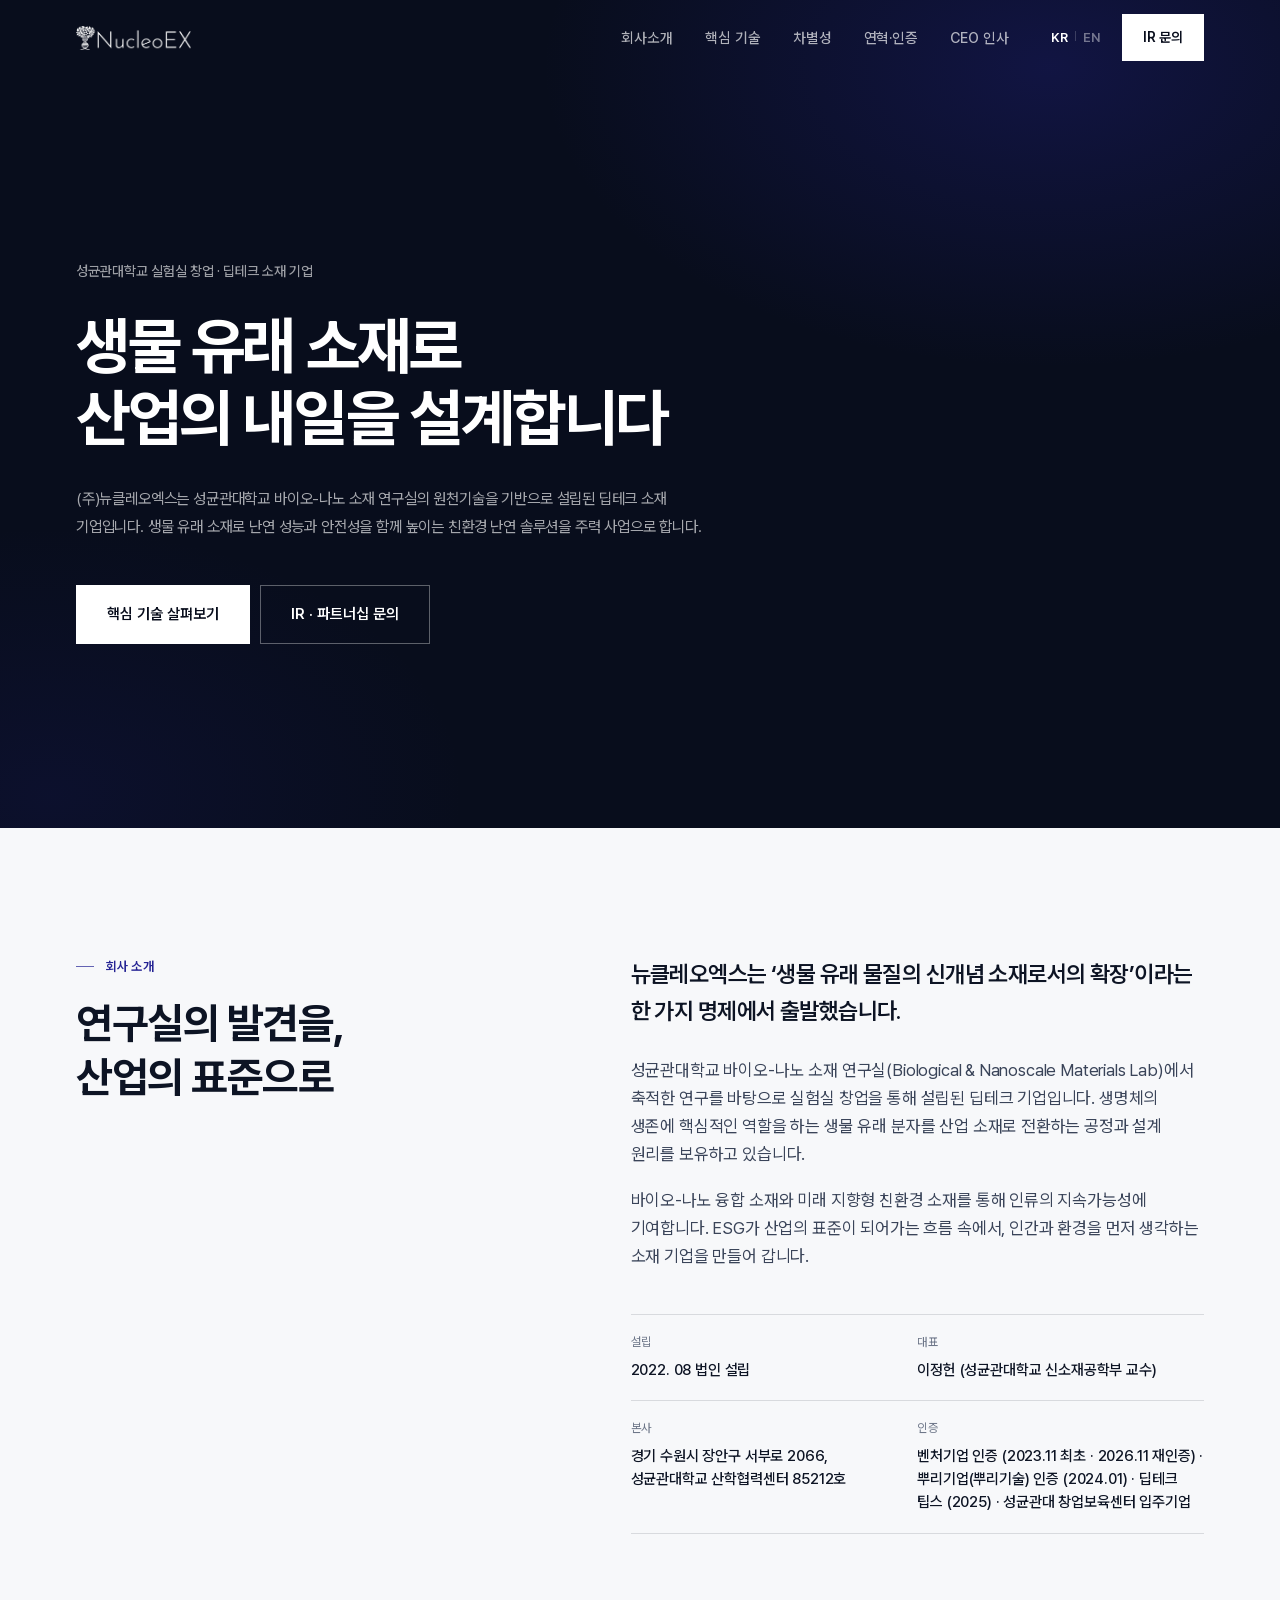
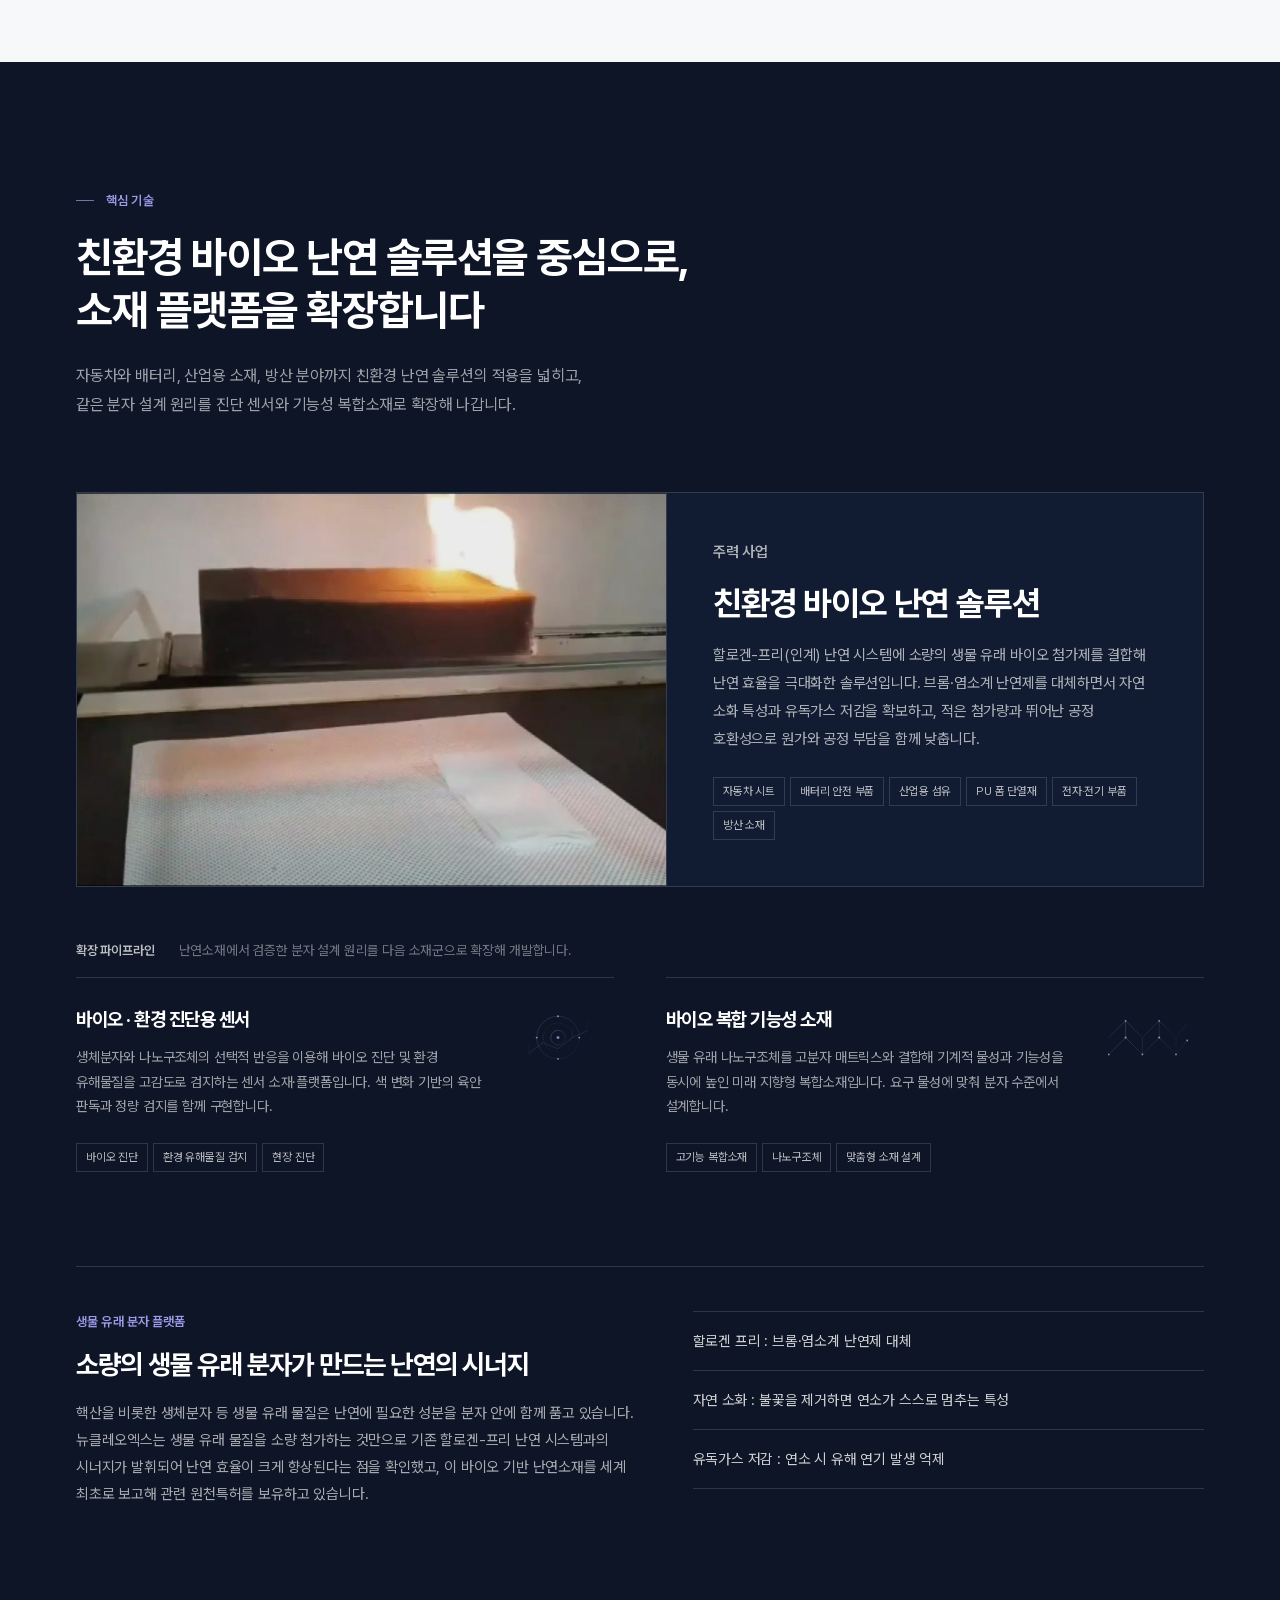
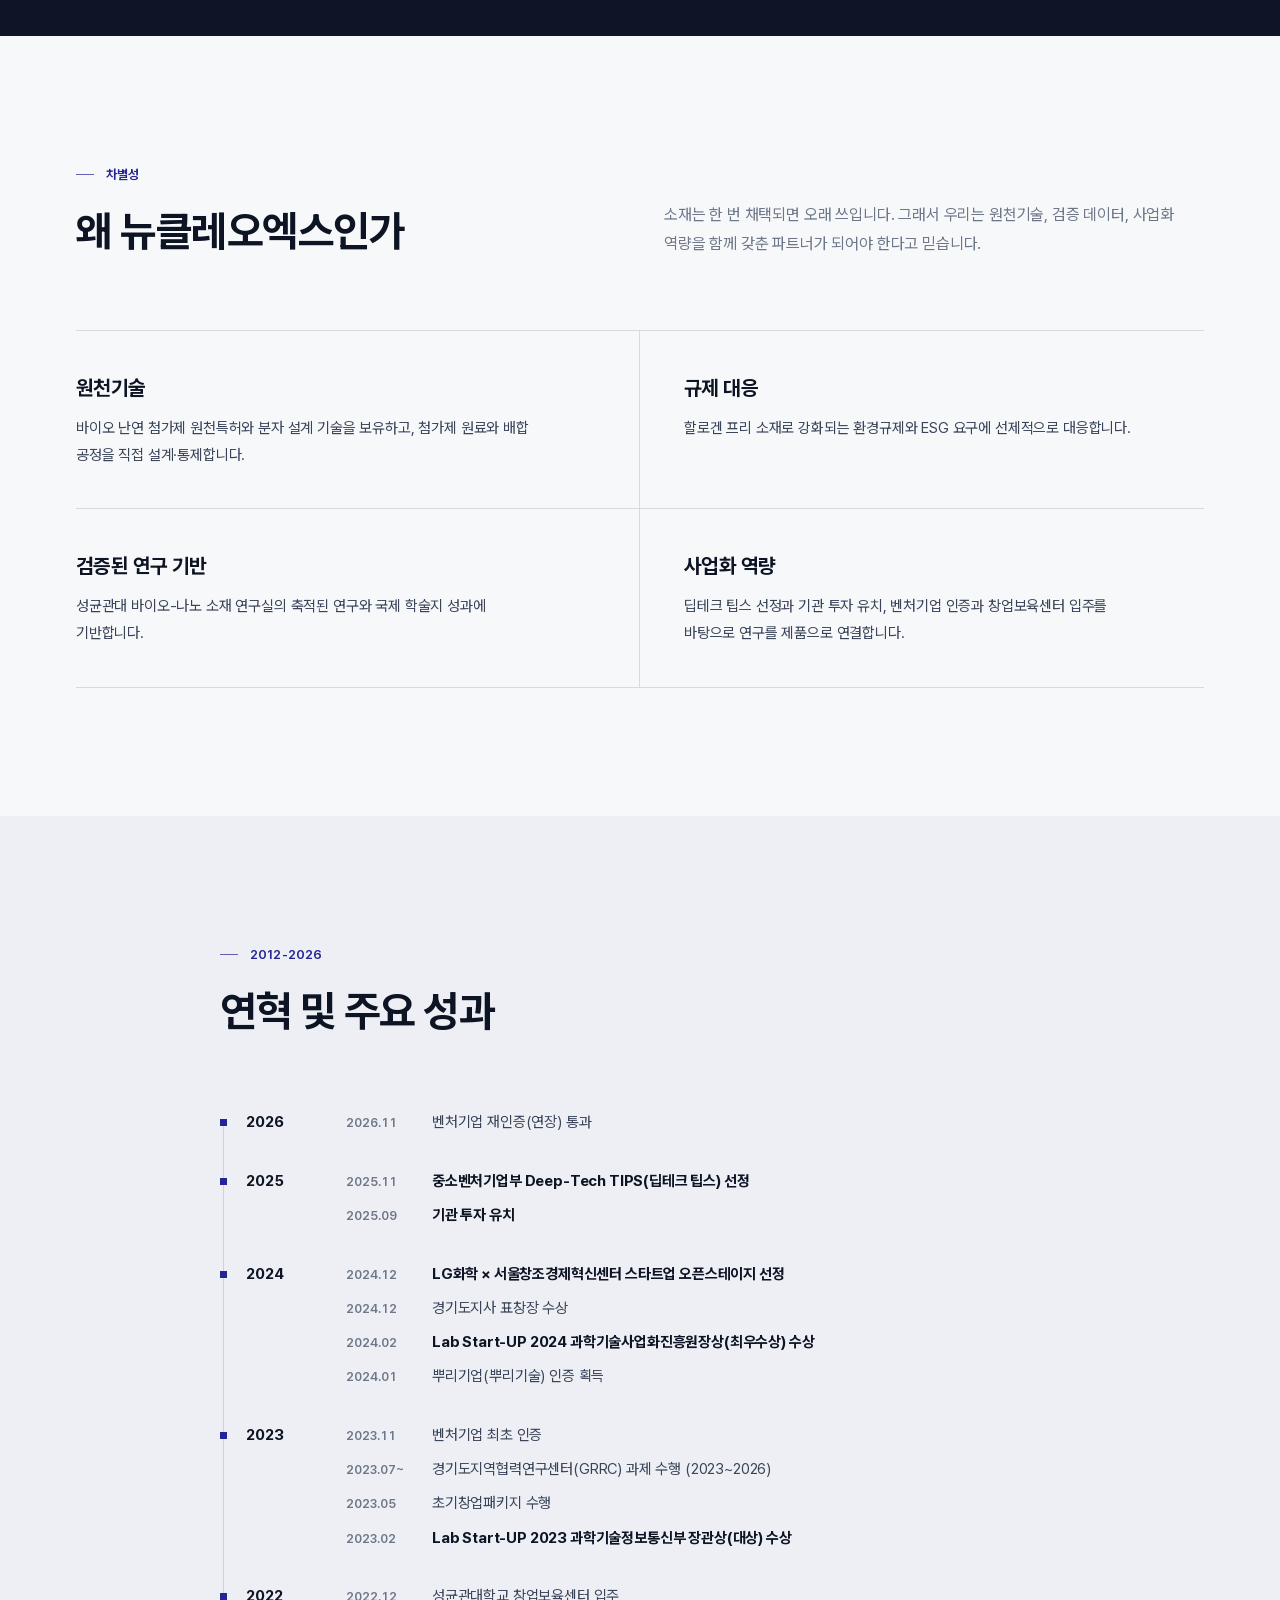
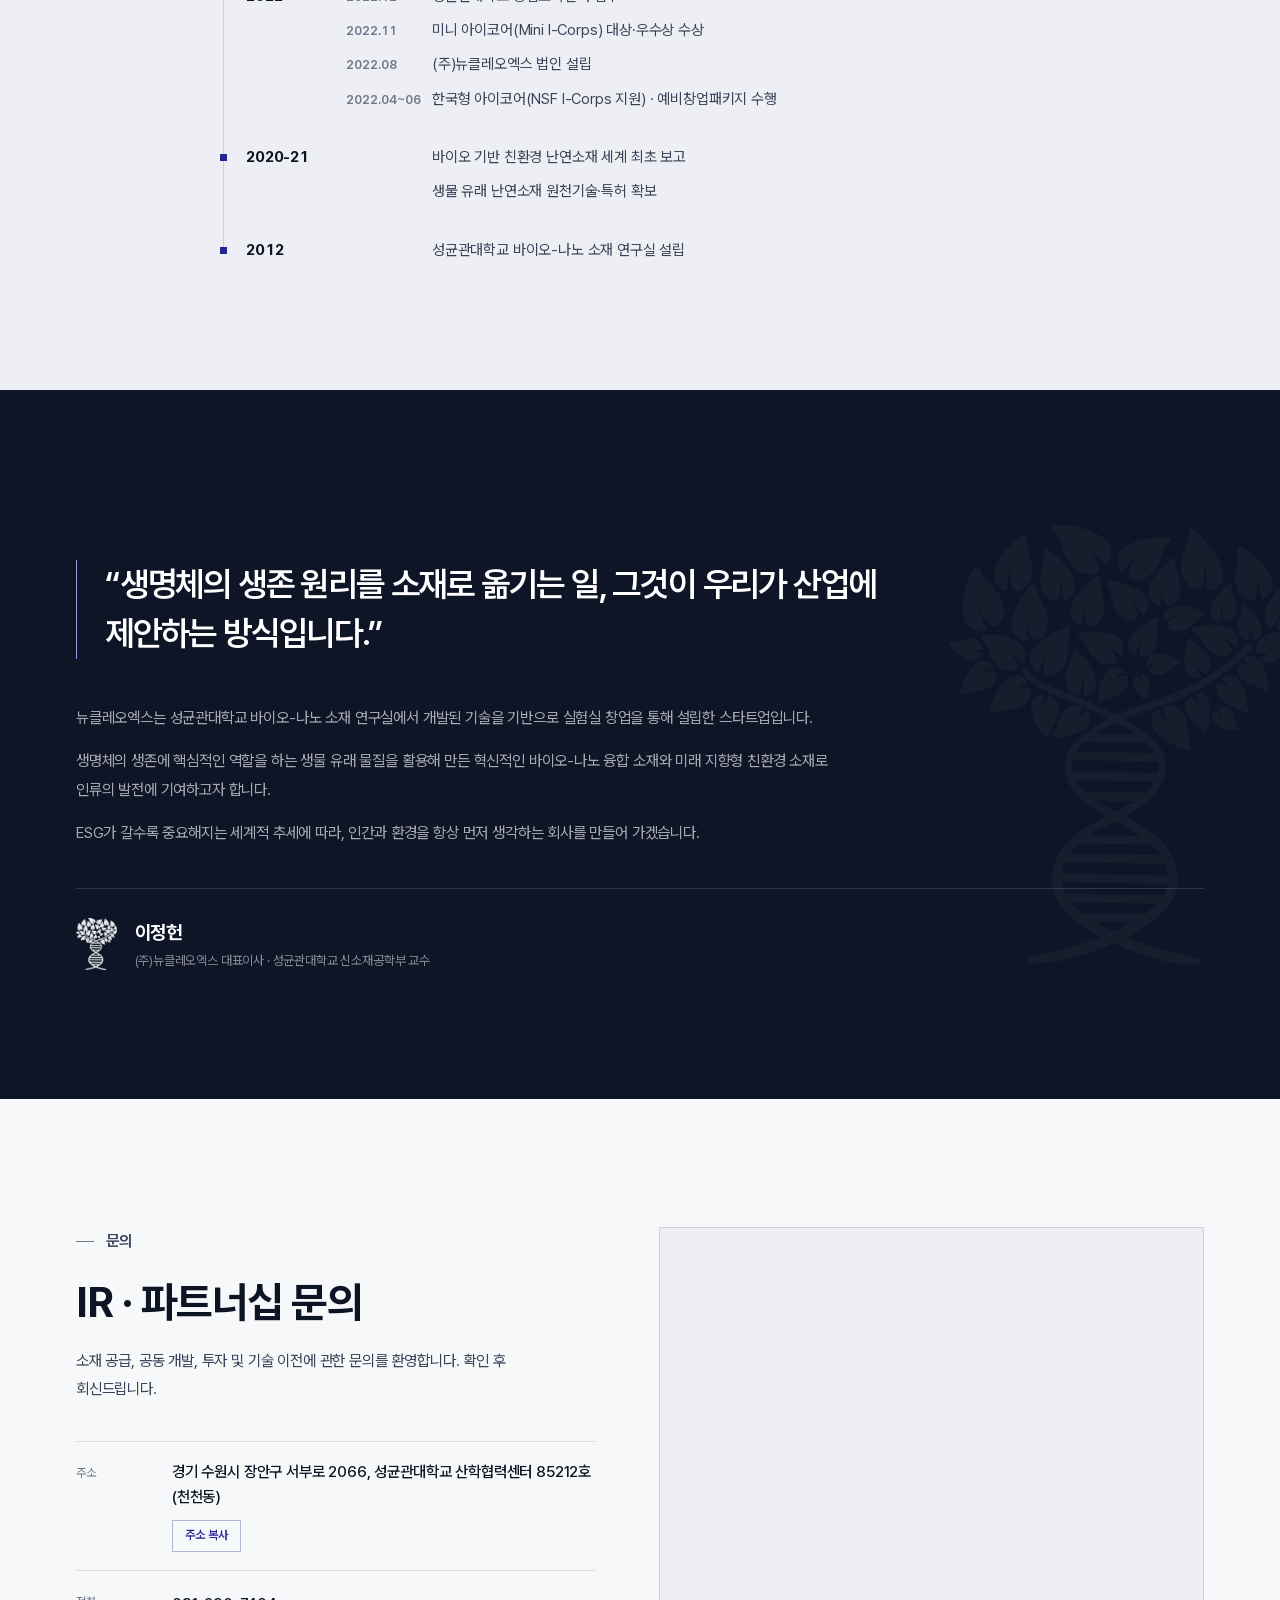
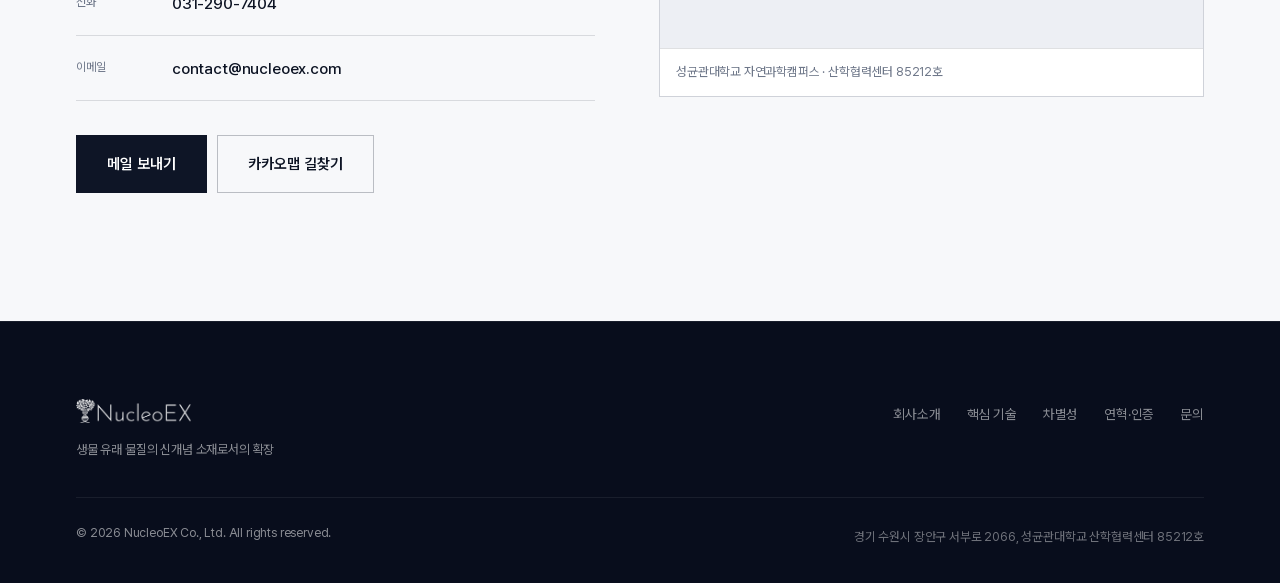
==== commit 8691f0da: "핵심 기술 섹션 리드문과 주력 사업 카드 설명 중복 분리, 히어로 리드문 요약 톤 정리 (KR/EN, v=2026112142)" ====
--- a/index.html
+++ b/index.html
@@ -22,7 +22,7 @@
 <link rel="icon" href="assets/img/favicon-32.png" sizes="32x32" type="image/png">
 <link rel="apple-touch-icon" href="assets/img/apple-touch-icon.png">
 <link rel="preload" href="assets/fonts/PretendardVariable.woff2" as="font" type="font/woff2" crossorigin>
-<link rel="stylesheet" href="assets/css/main.css?v=2026112141">
+<link rel="stylesheet" href="assets/css/main.css?v=2026112142">
 <script type="application/ld+json">
 {
   "@context": "https://schema.org",
@@ -102,8 +102,7 @@
       <h1 class="reveal" data-i18n="hero.title">생물 유래 소재로<br>산업의 내일을 설계합니다</h1>
       <p class="hero-lede reveal" data-i18n="hero.lede">
         (주)뉴클레오엑스는 성균관대학교 바이오-나노 소재 연구실의 원천기술을 기반으로 설립된 딥테크 소재 기업입니다.
-        소량의 생물 유래 바이오 첨가제를 할로겐-프리 난연 시스템에 결합해 난연 성능과 유독가스 저감 효과를 끌어올리는
-        친환경 난연 솔루션을 주력 사업으로, 자동차와 배터리, 산업용 소재, 방산 분야로 적용을 넓히고 있습니다.
+        생물 유래 소재로 난연 성능과 안전성을 함께 높이는 친환경 난연 솔루션을 주력 사업으로 합니다.
       </p>
       <div class="hero-cta reveal">
         <a class="btn btn-primary" href="#technology" data-i18n="hero.cta1">핵심 기술 살펴보기</a>
@@ -162,7 +161,7 @@
         <p class="section-label reveal" data-i18n="tech.label">핵심 기술</p>
         <h2 class="section-title reveal" data-i18n="tech.title">친환경 바이오 난연 솔루션을 중심으로,<br>소재 플랫폼을 확장합니다</h2>
         <p class="section-desc reveal" data-i18n="tech.desc">
-          뉴클레오엑스의 주력 사업은 할로겐-프리(인계) 난연 시스템에 소량의 생물 유래 바이오 첨가제를 결합해 난연 성능과 유독가스 저감 효과를 극대화하는 친환경 난연 솔루션입니다. 자동차와 배터리, 산업용 소재, 방산 분야로 적용을 넓히고, 같은 분자 설계 원리를 진단 센서와 기능성 복합소재로 확장해 나갑니다.
+          자동차와 배터리, 산업용 소재, 방산 분야까지 친환경 난연 솔루션의 적용을 넓히고, 같은 분자 설계 원리를 진단 센서와 기능성 복합소재로 확장해 나갑니다.
         </p>
       </div>
 
@@ -557,7 +556,7 @@
 
 <div class="toast" id="toast" role="status" aria-live="polite"></div>
 
-<script src="assets/js/i18n.js?v=2026112141"></script>
-<script src="assets/js/main.js?v=2026112141"></script>
+<script src="assets/js/i18n.js?v=2026112142"></script>
+<script src="assets/js/main.js?v=2026112142"></script>
 </body>
 </html>
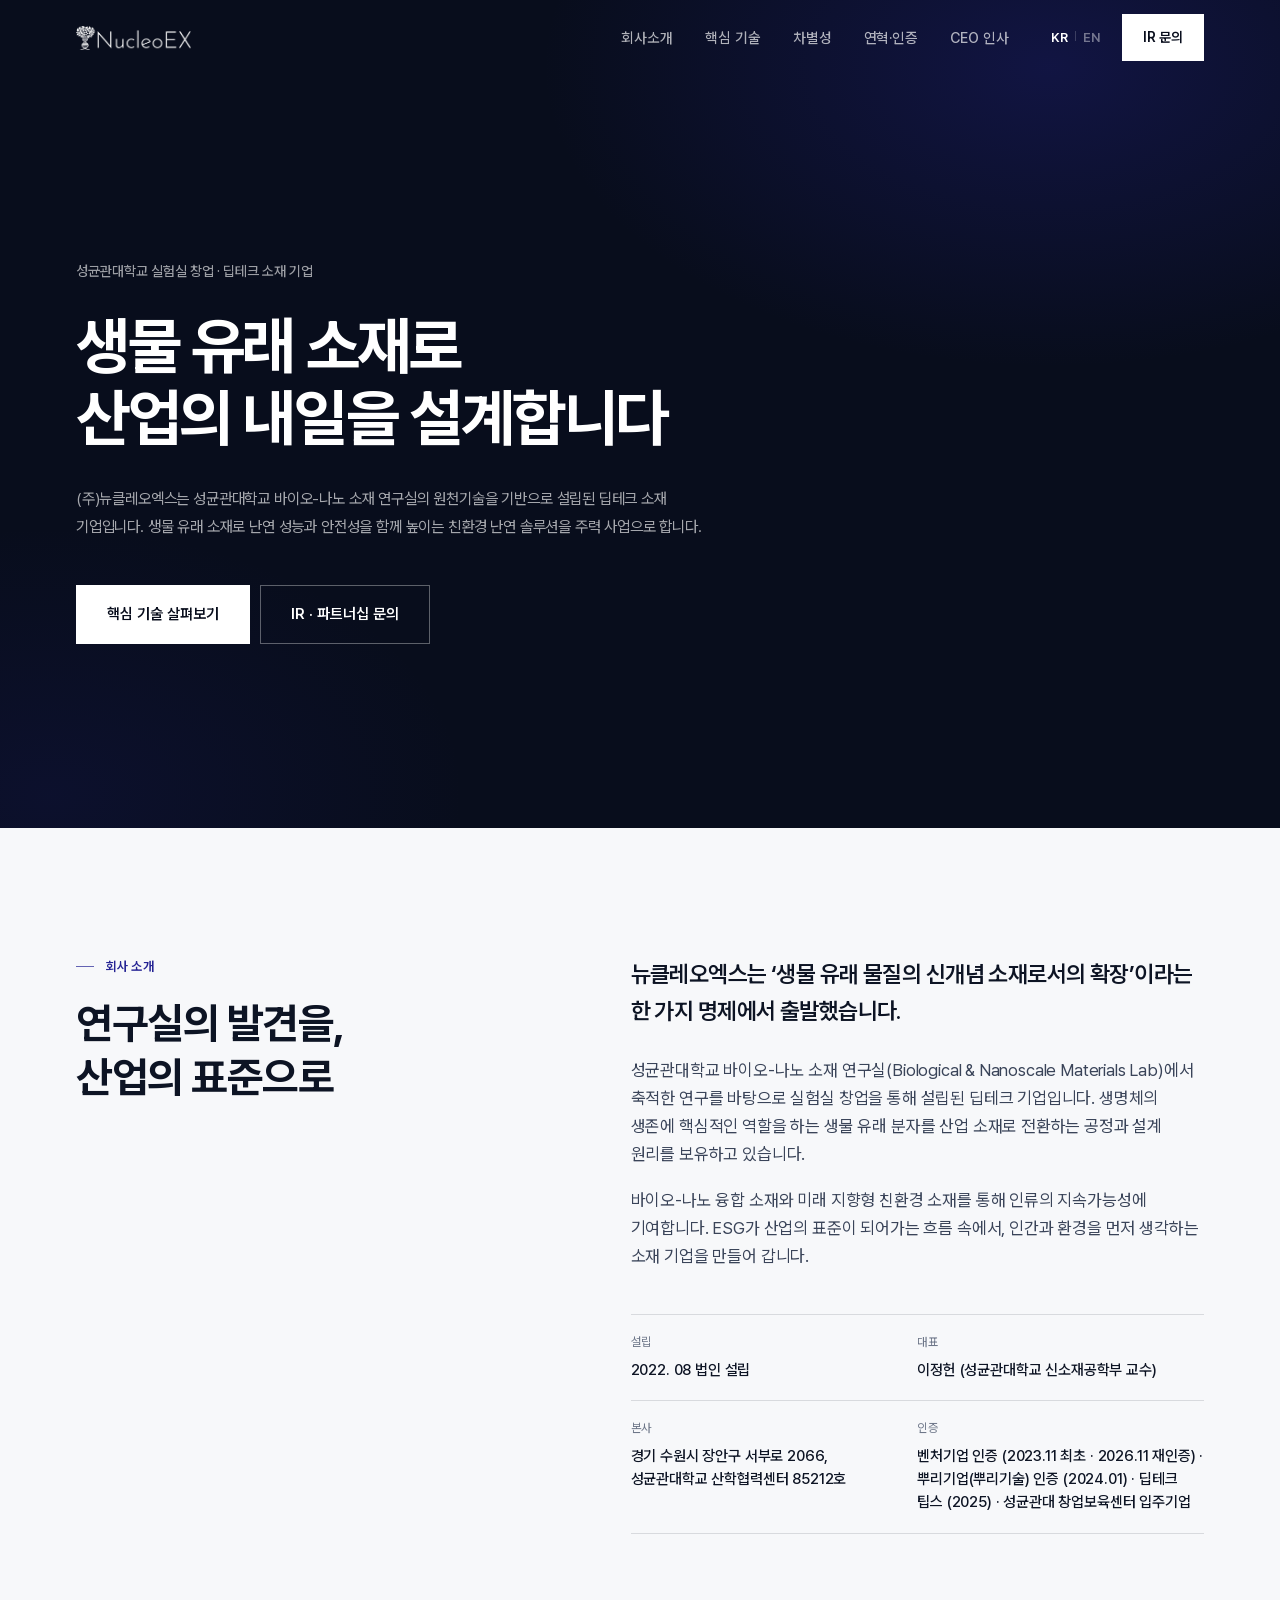
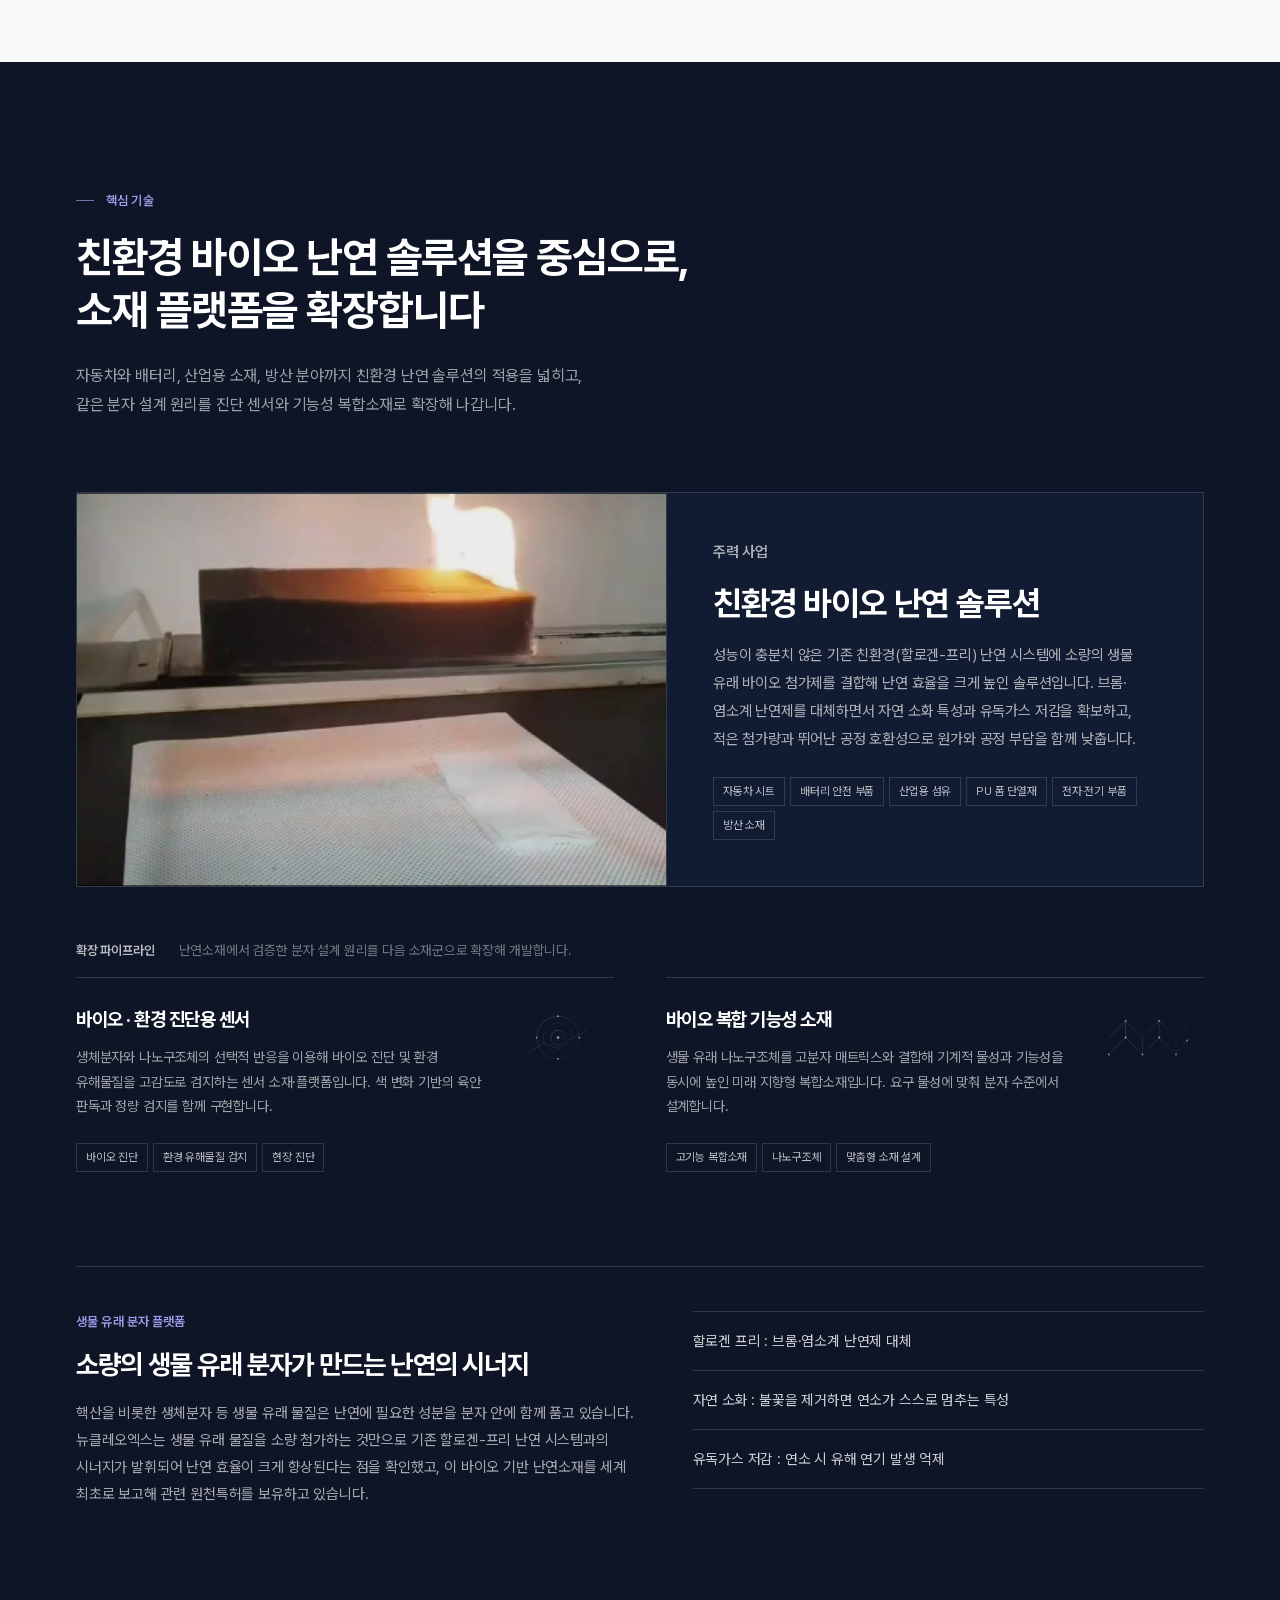
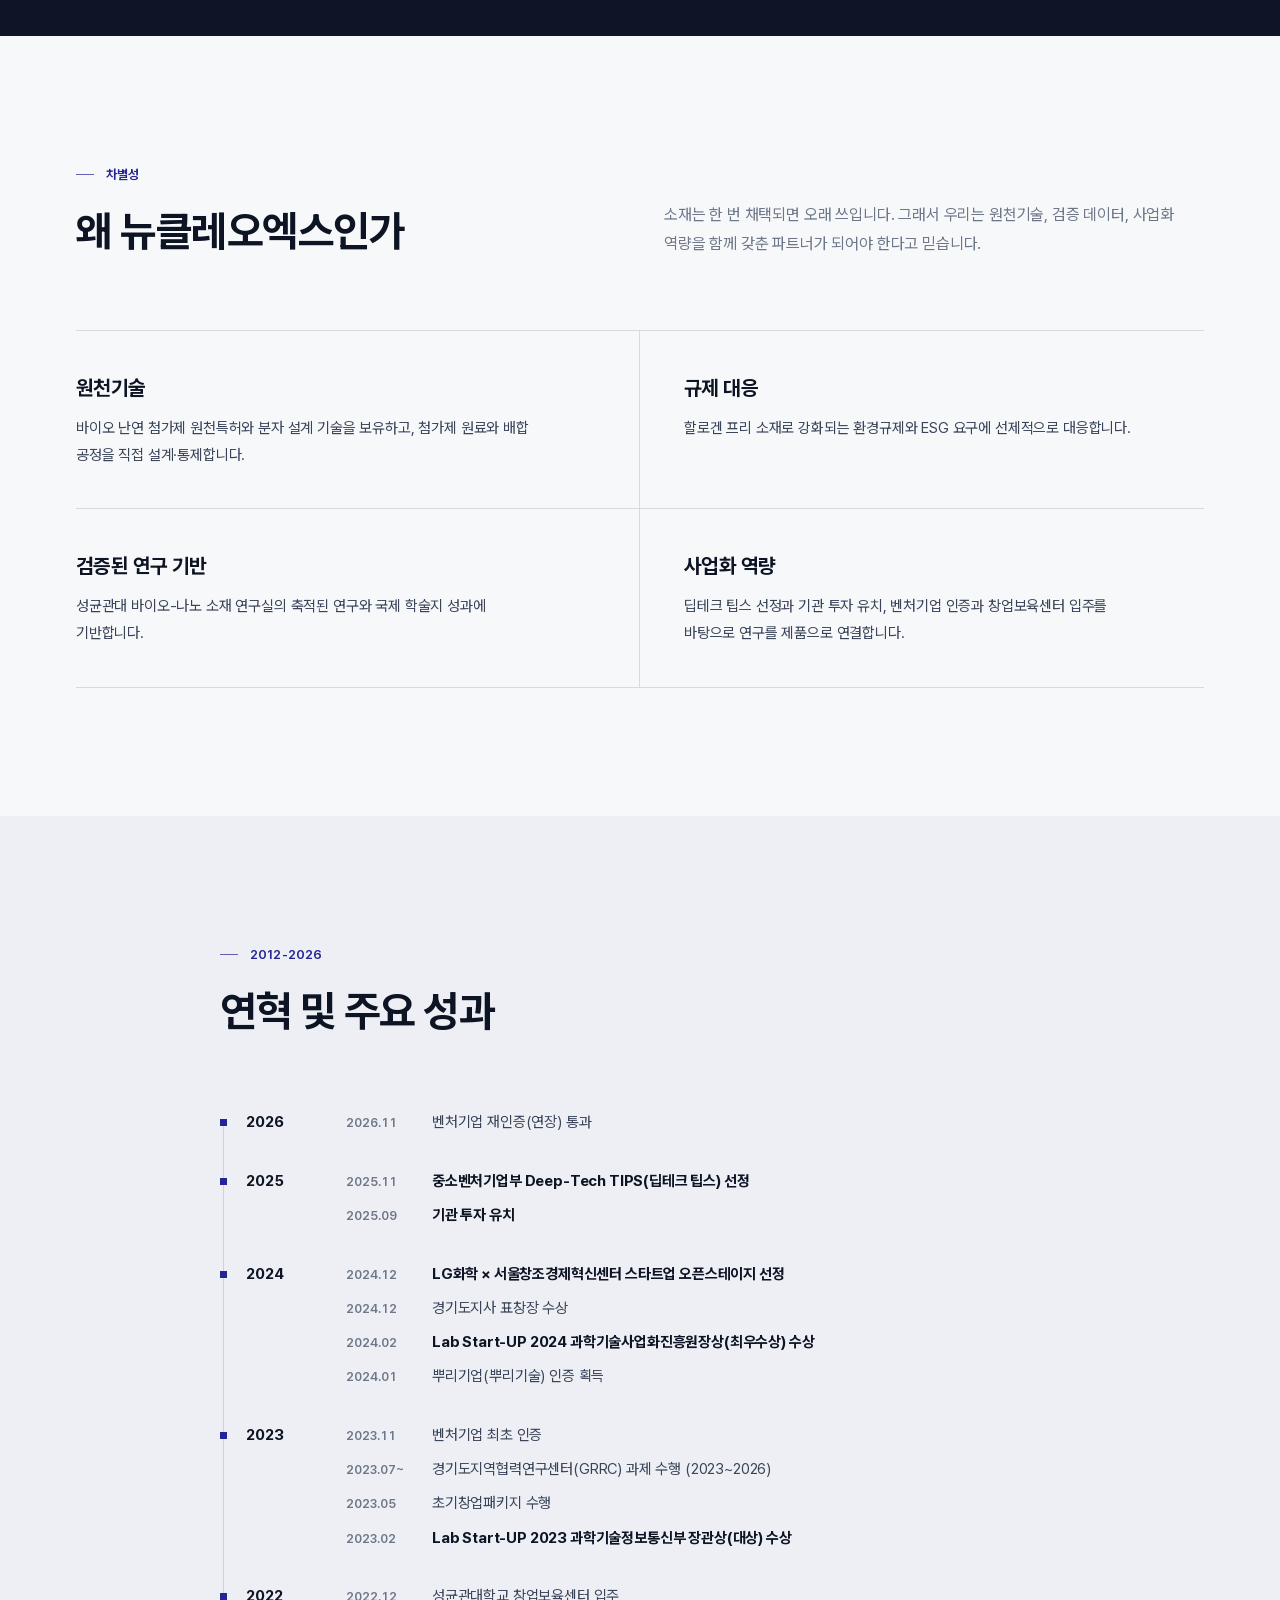
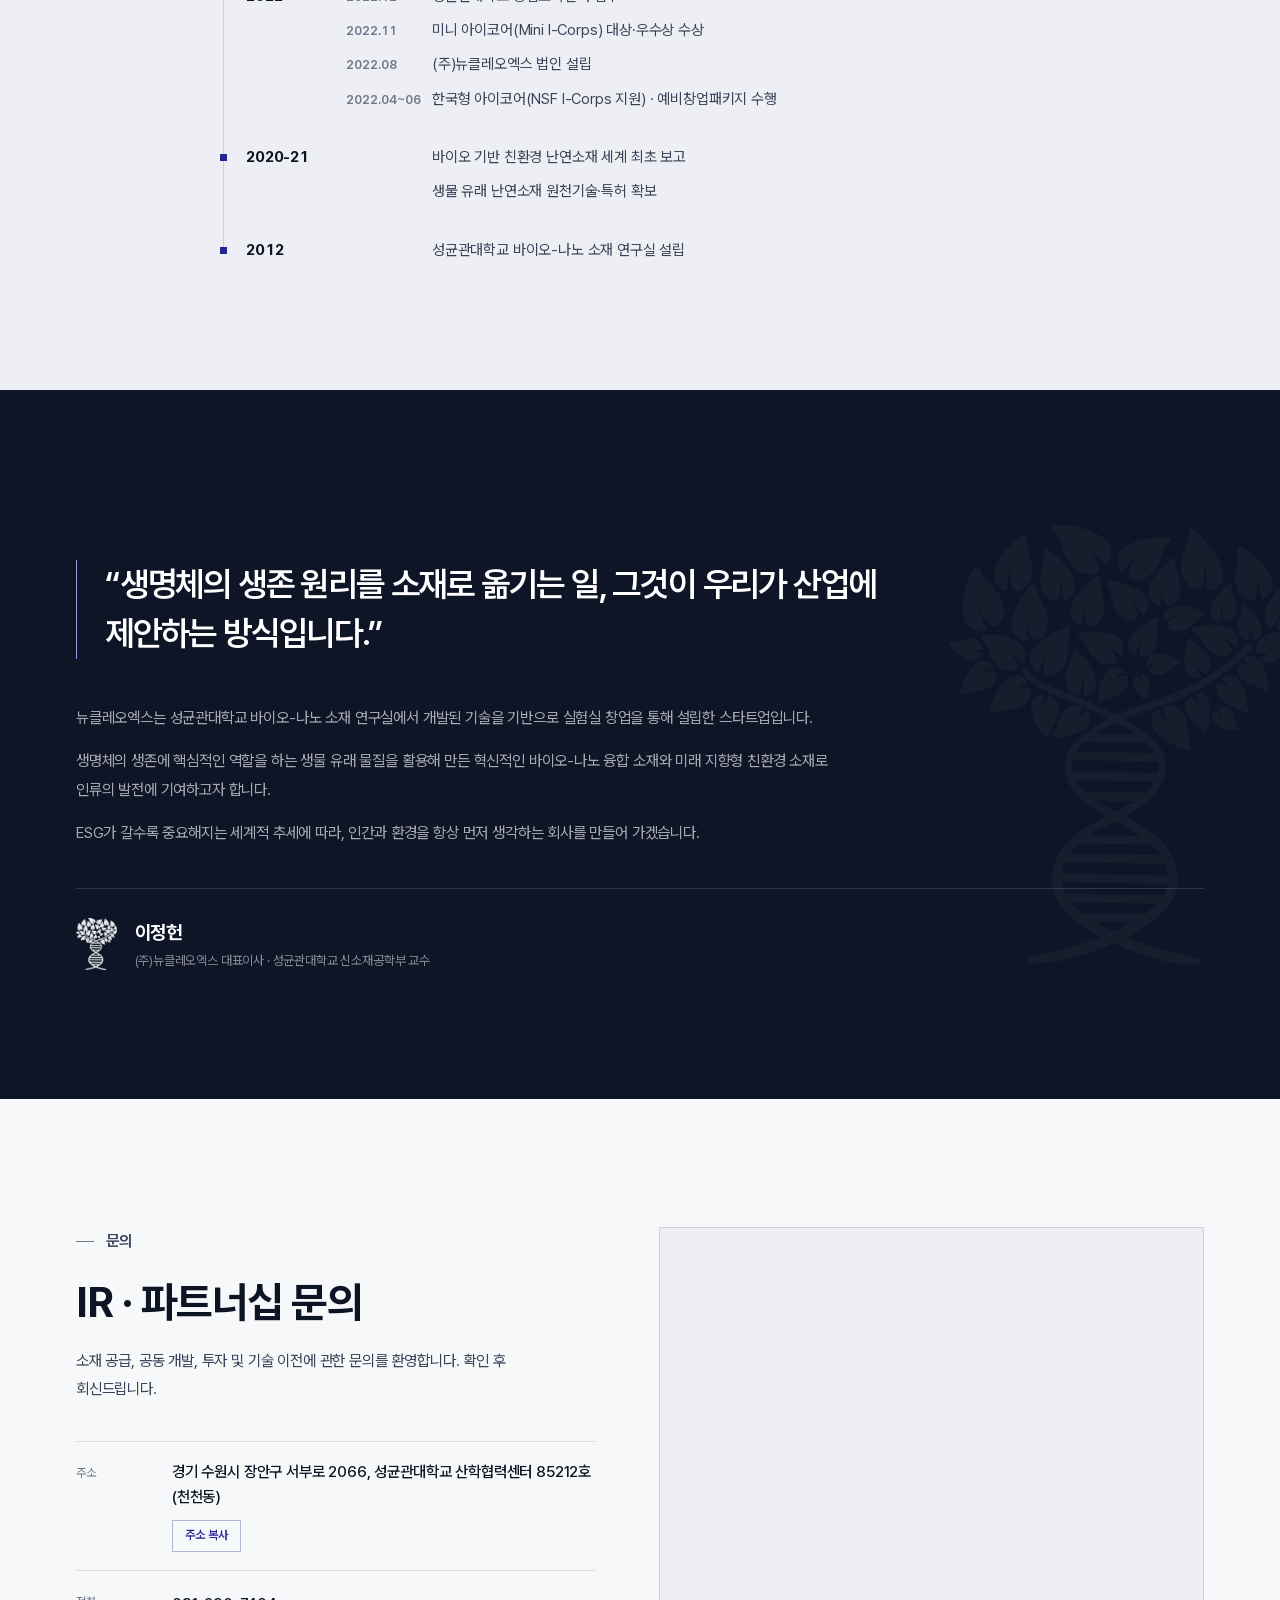
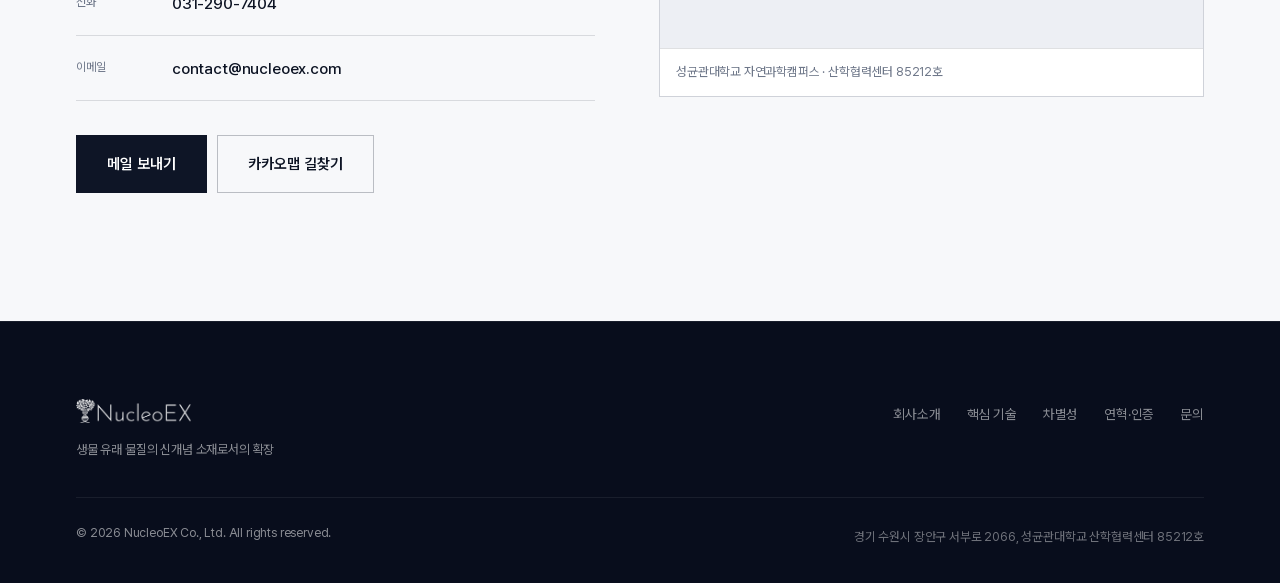
==== commit e50bbefc: "주력 사업 카드 설명을 기존 할로겐-프리 난연 시스템의 성능 한계 보완 가치 중심으로 정리, (인계) 표기 삭제 (KR/EN, v=2026112143)" ====
--- a/index.html
+++ b/index.html
@@ -22,7 +22,7 @@
 <link rel="icon" href="assets/img/favicon-32.png" sizes="32x32" type="image/png">
 <link rel="apple-touch-icon" href="assets/img/apple-touch-icon.png">
 <link rel="preload" href="assets/fonts/PretendardVariable.woff2" as="font" type="font/woff2" crossorigin>
-<link rel="stylesheet" href="assets/css/main.css?v=2026112142">
+<link rel="stylesheet" href="assets/css/main.css?v=2026112143">
 <script type="application/ld+json">
 {
   "@context": "https://schema.org",
@@ -173,8 +173,8 @@
           <p class="tech-lead-tag" data-i18n="tech.leadTag">주력 사업</p>
           <h3 data-i18n="tech.t1title">친환경 바이오 난연 솔루션</h3>
           <p data-i18n="tech.t1desc">
-            할로겐-프리(인계) 난연 시스템에 소량의 생물 유래 바이오 첨가제를 결합해
-            난연 효율을 극대화한 솔루션입니다. 브롬·염소계 난연제를 대체하면서 자연 소화 특성과
+            성능이 충분치 않은 기존 친환경(할로겐-프리) 난연 시스템에 소량의 생물 유래 바이오 첨가제를 결합해
+            난연 효율을 크게 높인 솔루션입니다. 브롬·염소계 난연제를 대체하면서 자연 소화 특성과
             유독가스 저감을 확보하고, 적은 첨가량과 뛰어난 공정 호환성으로 원가와 공정 부담을 함께 낮춥니다.
           </p>
           <ul class="chips">
@@ -556,7 +556,7 @@
 
 <div class="toast" id="toast" role="status" aria-live="polite"></div>
 
-<script src="assets/js/i18n.js?v=2026112142"></script>
-<script src="assets/js/main.js?v=2026112142"></script>
+<script src="assets/js/i18n.js?v=2026112143"></script>
+<script src="assets/js/main.js?v=2026112143"></script>
 </body>
 </html>
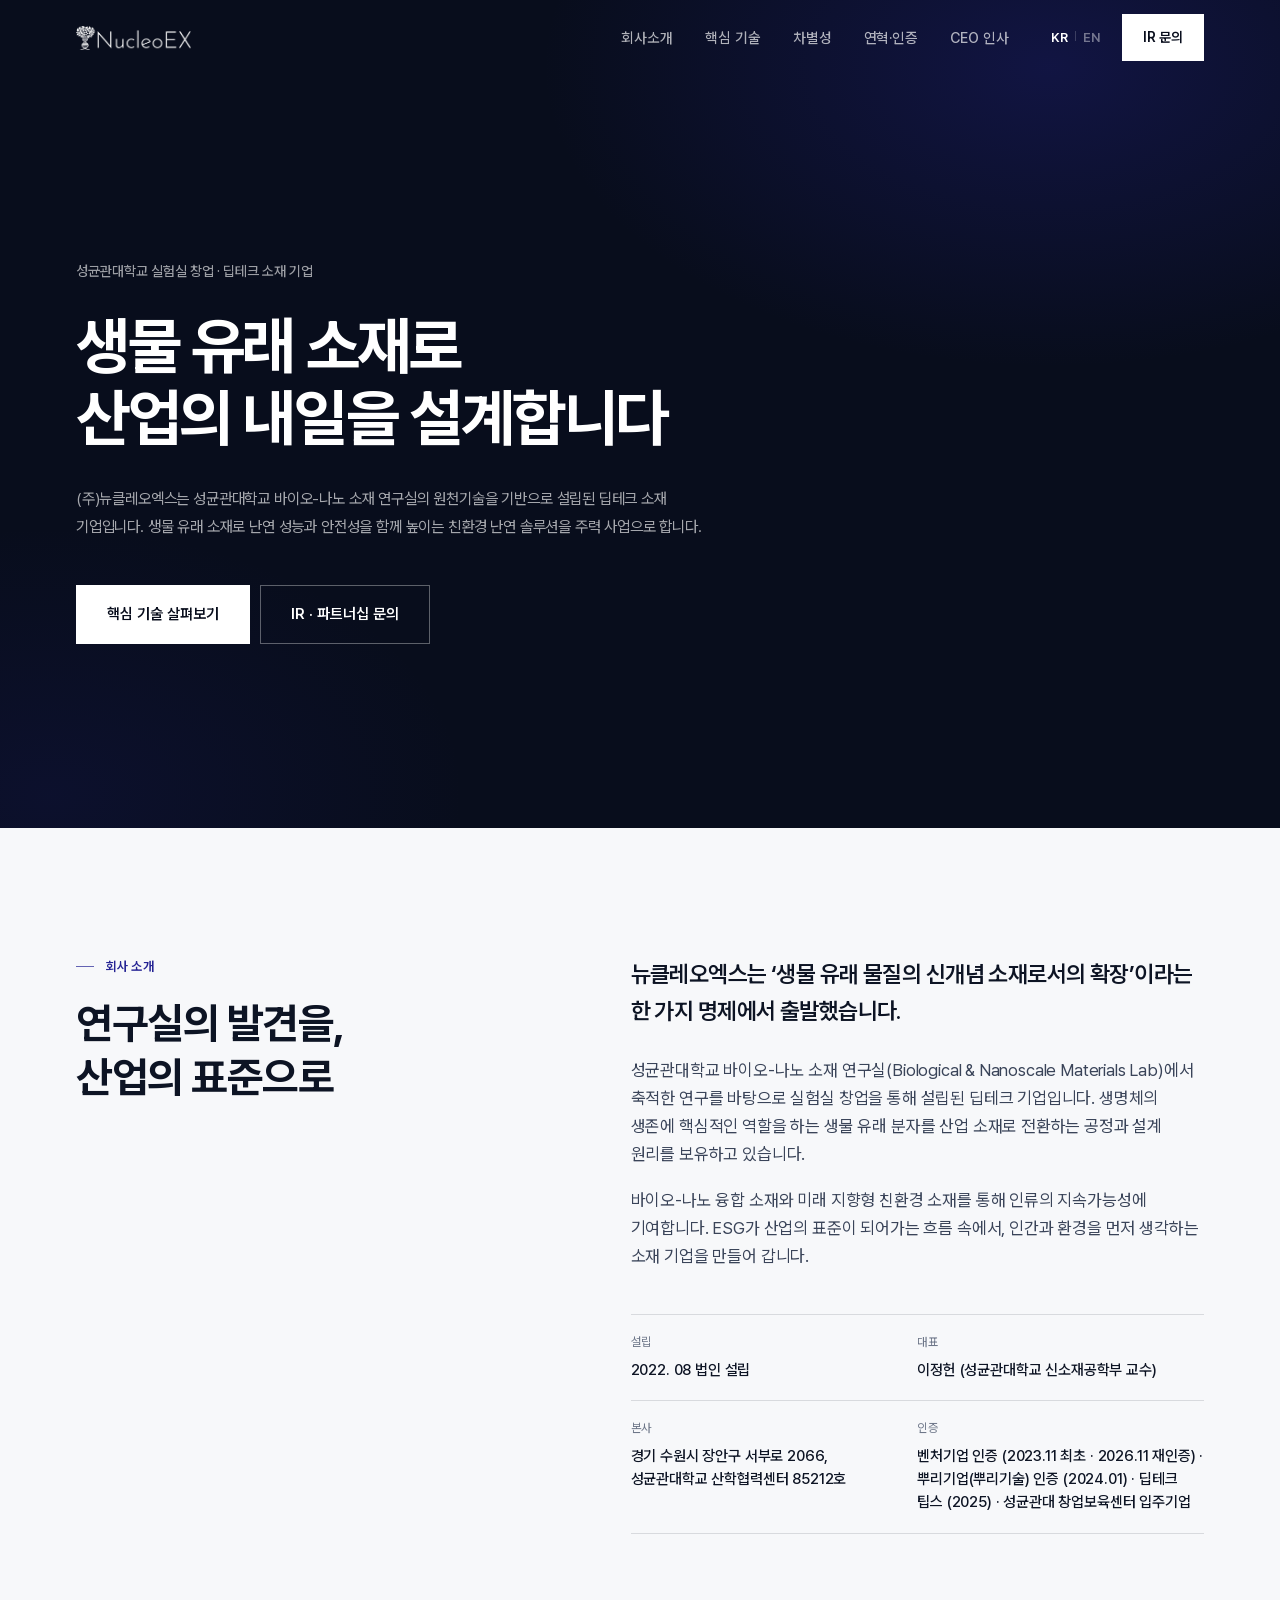
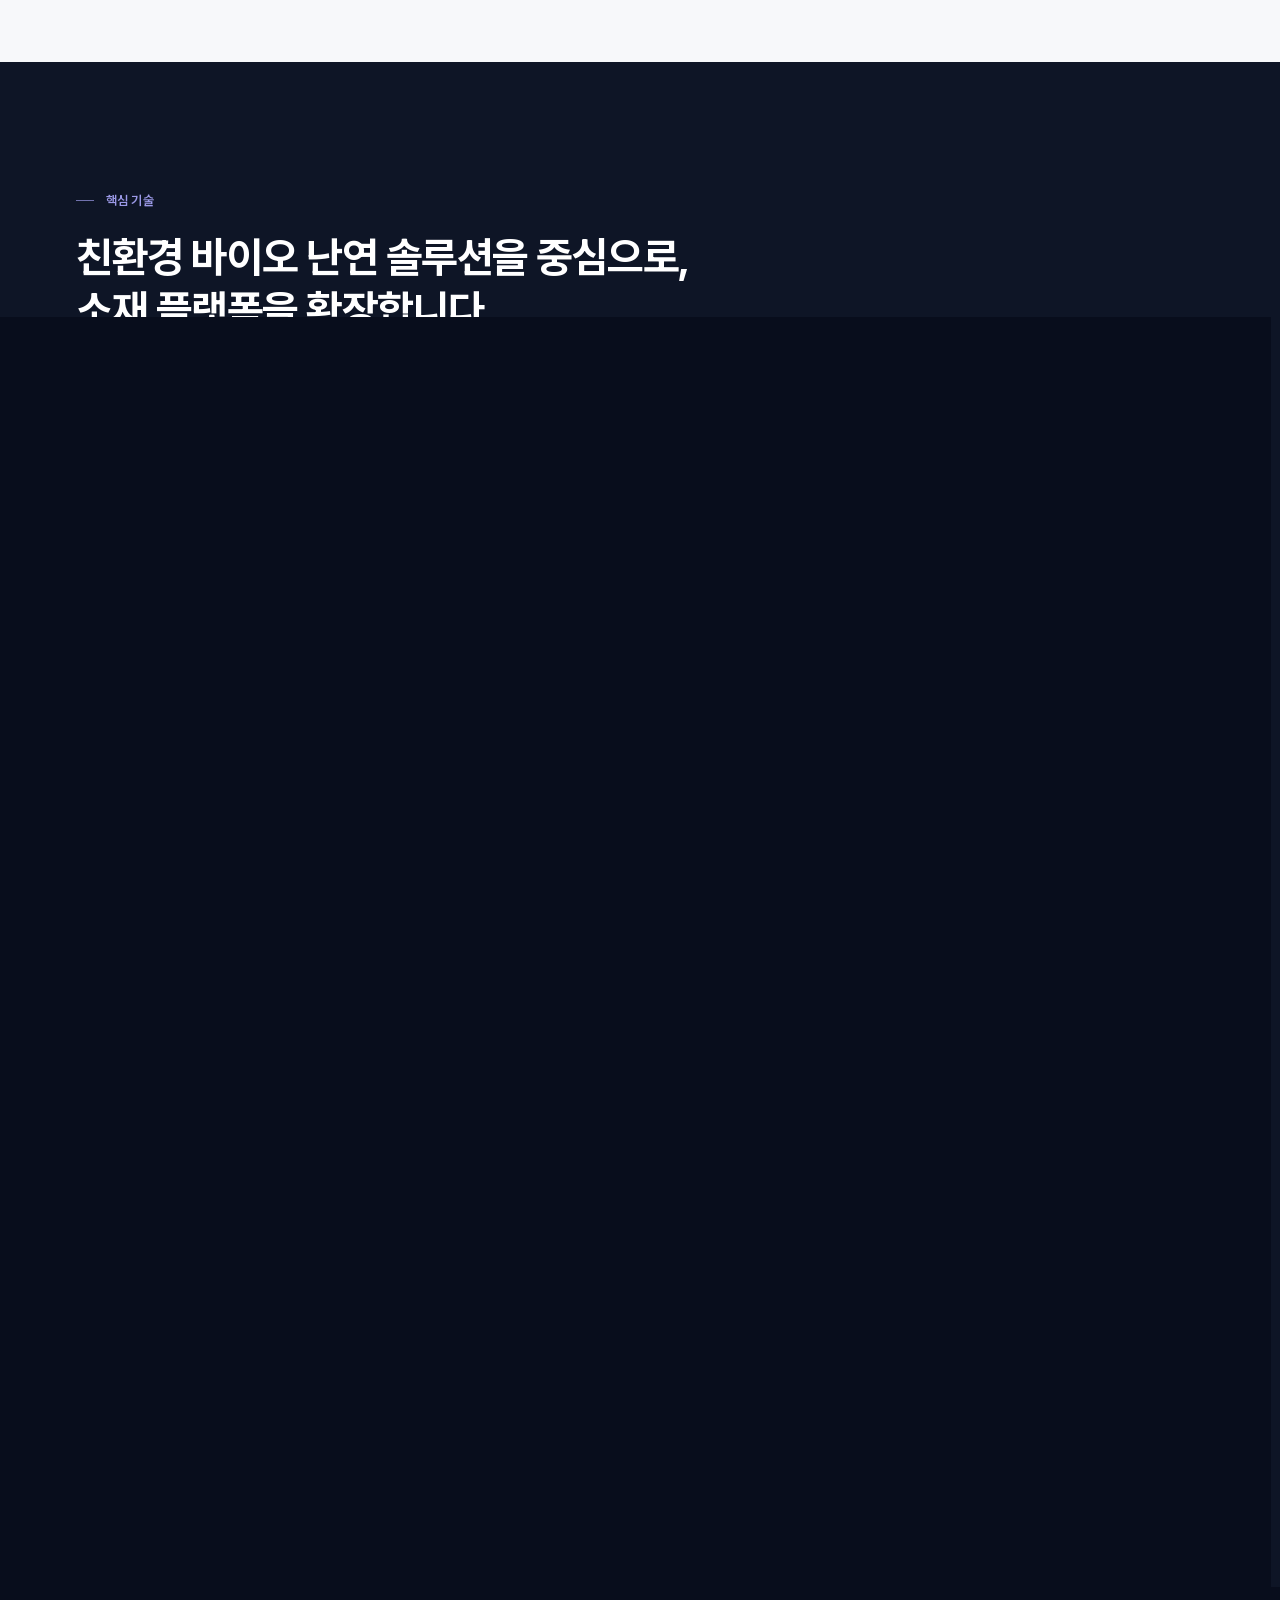
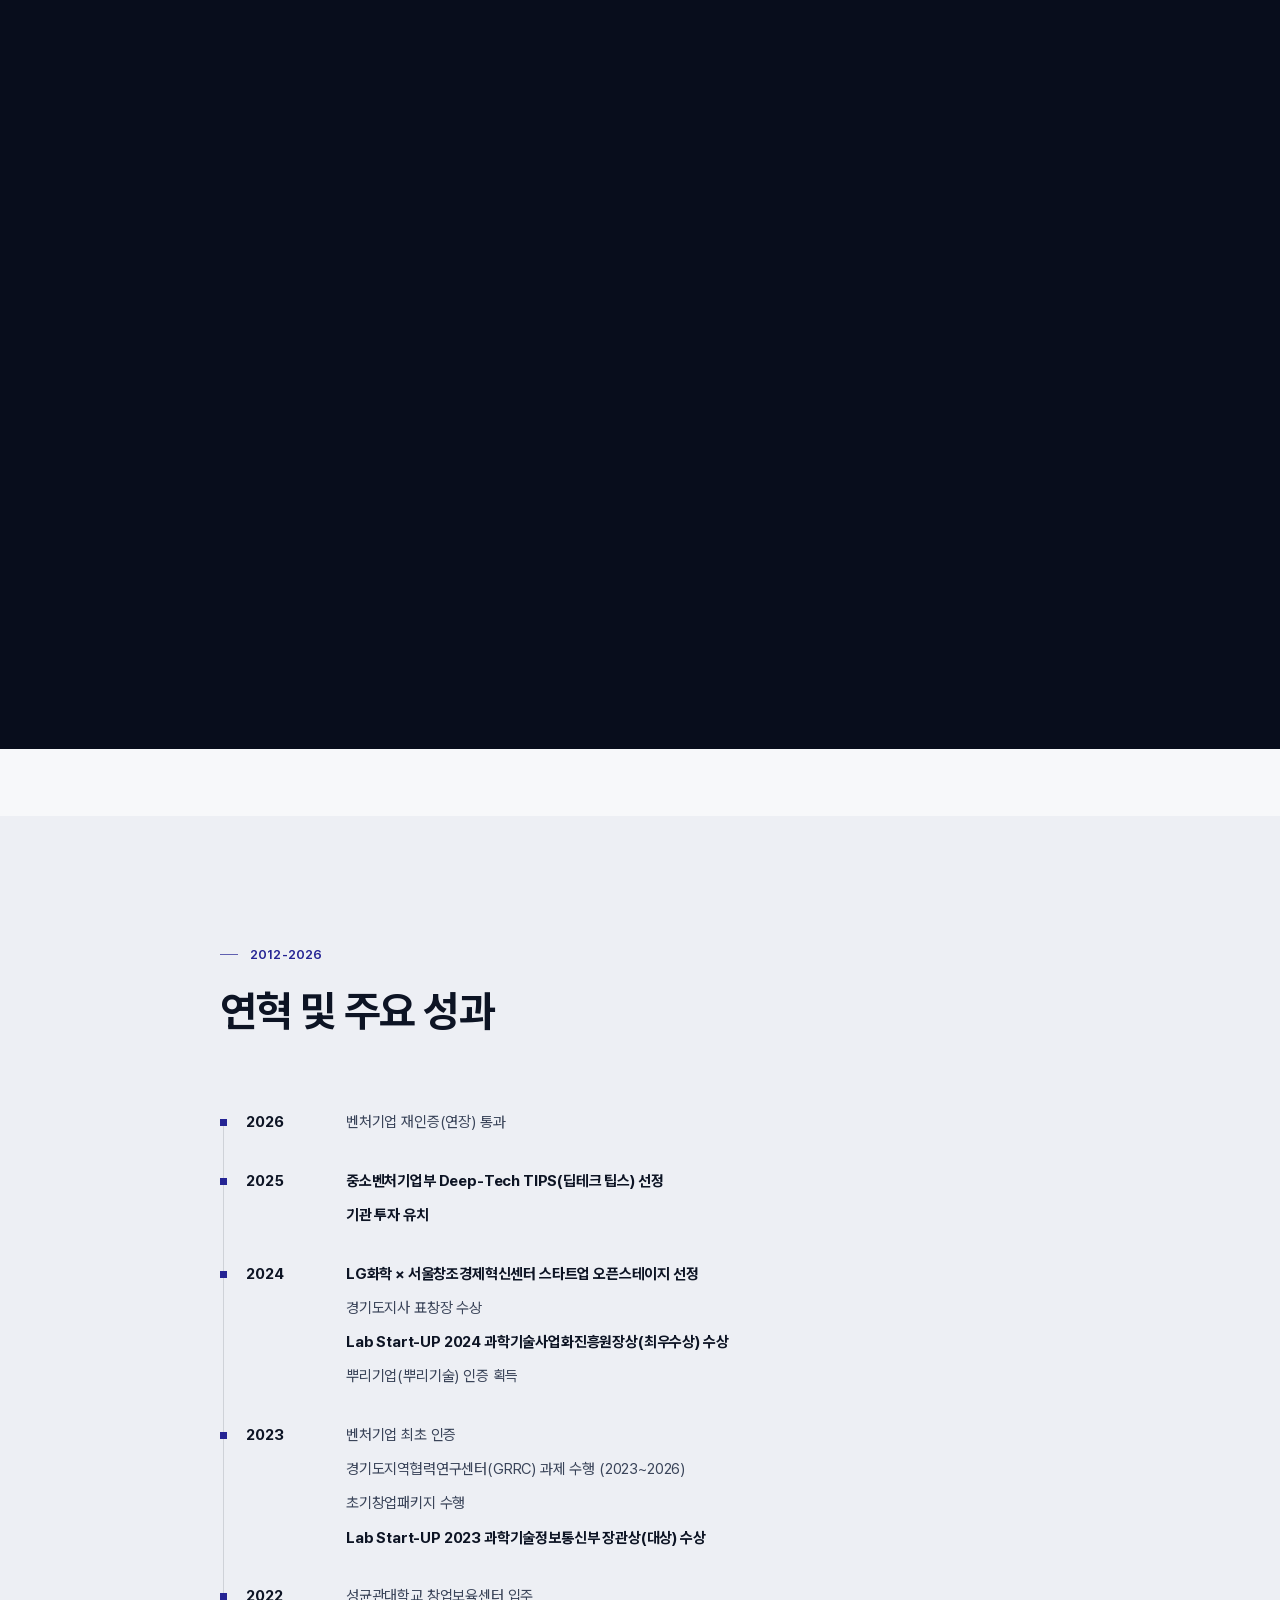
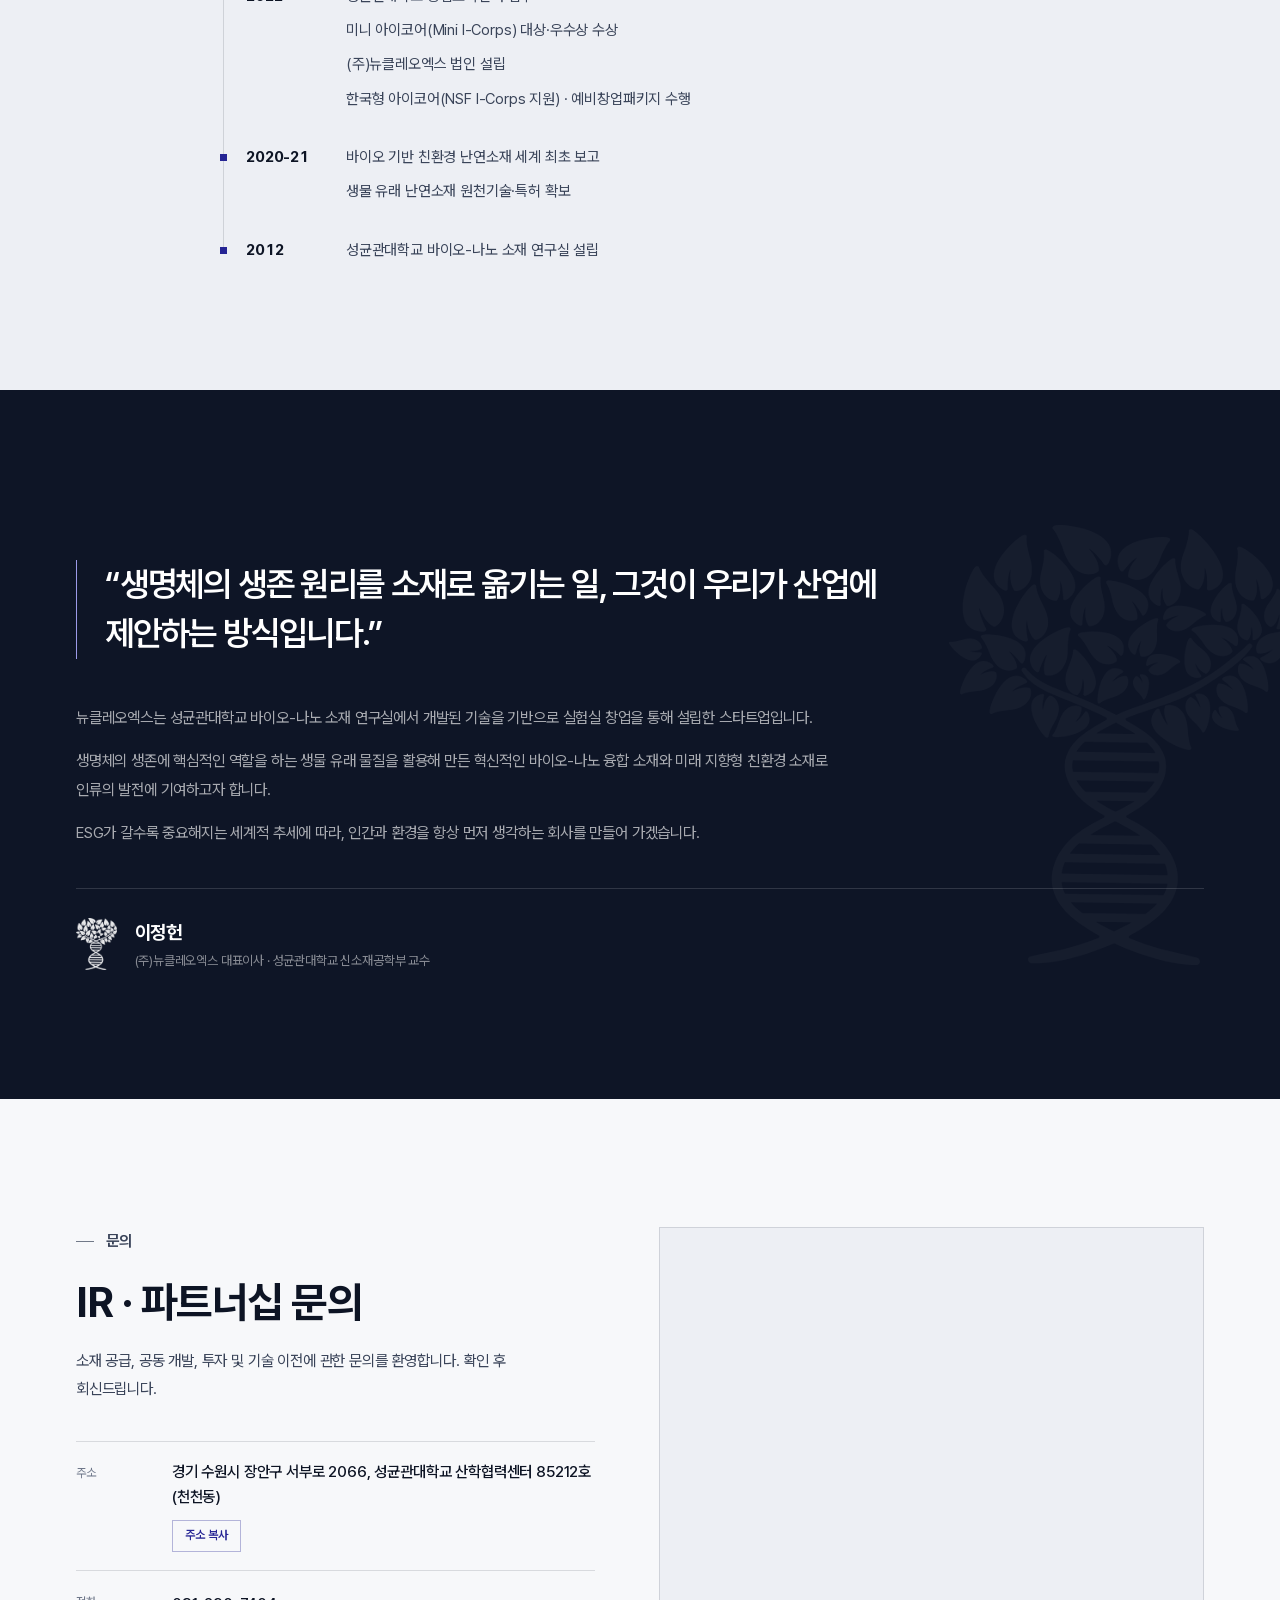
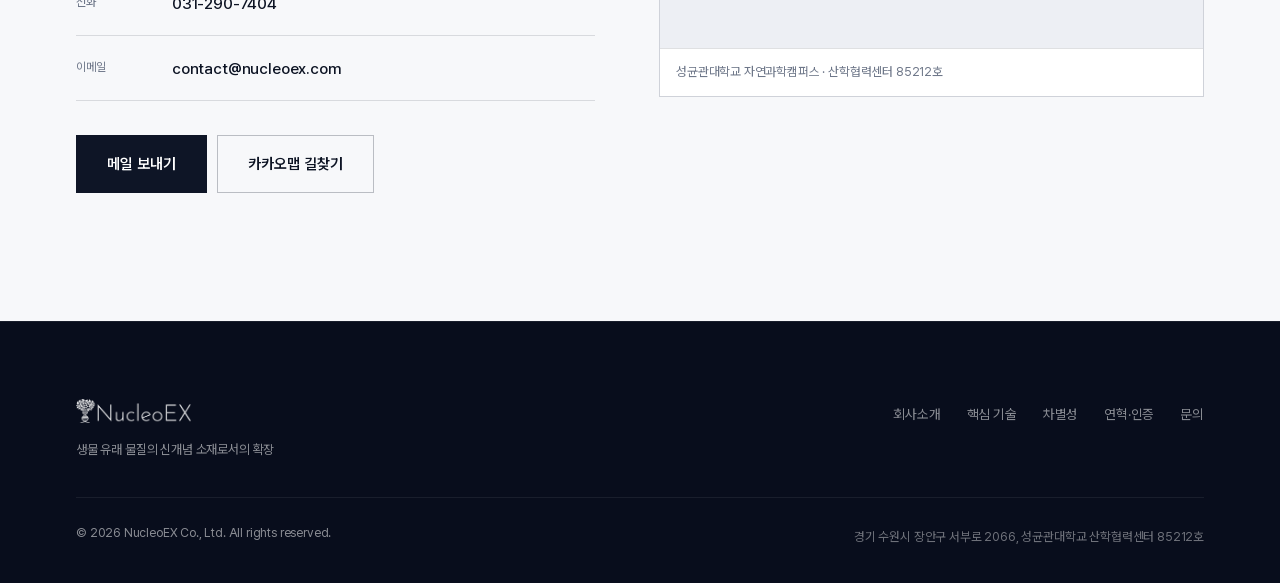
==== commit 7ea4158b: "연혁 타임라인의 년·월 라벨(.when) 제거, 항목 문구만 남기고 레이아웃 정리 (KR/EN, v=2026112150)" ====
--- a/index.html
+++ b/index.html
@@ -22,7 +22,7 @@
 <link rel="icon" href="assets/img/favicon-32.png" sizes="32x32" type="image/png">
 <link rel="apple-touch-icon" href="assets/img/apple-touch-icon.png">
 <link rel="preload" href="assets/fonts/PretendardVariable.woff2" as="font" type="font/woff2" crossorigin>
-<link rel="stylesheet" href="assets/css/main.css?v=2026112143">
+<link rel="stylesheet" href="assets/css/main.css?v=2026112150">
 <script type="application/ld+json">
 {
   "@context": "https://schema.org",
@@ -336,7 +336,6 @@
             <div>
               <ul class="mile-rows">
                 <li>
-                  <span class="when">2026.11</span>
                   <span class="what" data-i18n="mile.t26">벤처기업 재인증(연장) 통과</span>
                 </li>
               </ul>
@@ -347,11 +346,9 @@
             <div>
               <ul class="mile-rows">
                 <li class="is-key">
-                  <span class="when">2025.11</span>
                   <span class="what" data-i18n="mile.t25b">중소벤처기업부 Deep-Tech TIPS(딥테크 팁스) 선정</span>
                 </li>
                 <li class="is-key">
-                  <span class="when">2025.09</span>
                   <span class="what" data-i18n="mile.t25a">기관 투자 유치</span>
                 </li>
               </ul>
@@ -362,19 +359,15 @@
             <div>
               <ul class="mile-rows">
                 <li class="is-key">
-                  <span class="when">2024.12</span>
                   <span class="what" data-i18n="mile.t24c">LG화학 × 서울창조경제혁신센터 스타트업 오픈스테이지 선정</span>
                 </li>
                 <li>
-                  <span class="when">2024.12</span>
                   <span class="what" data-i18n="mile.t24b">경기도지사 표창장 수상</span>
                 </li>
                 <li class="is-key">
-                  <span class="when">2024.02</span>
                   <span class="what" data-i18n="mile.t24a">Lab Start-UP 2024 과학기술사업화진흥원장상(최우수상) 수상</span>
                 </li>
                 <li>
-                  <span class="when">2024.01</span>
                   <span class="what" data-i18n="mile.t24d">뿌리기업(뿌리기술) 인증 획득</span>
                 </li>
               </ul>
@@ -385,19 +378,15 @@
             <div>
               <ul class="mile-rows">
                 <li>
-                  <span class="when">2023.11</span>
                   <span class="what" data-i18n="mile.t23a">벤처기업 최초 인증</span>
                 </li>
                 <li>
-                  <span class="when">2023.07~</span>
                   <span class="what" data-i18n="mile.t23d">경기도지역협력연구센터(GRRC) 과제 수행 (2023~2026)</span>
                 </li>
                 <li>
-                  <span class="when">2023.05</span>
                   <span class="what" data-i18n="mile.t23c">초기창업패키지 수행</span>
                 </li>
                 <li class="is-key">
-                  <span class="when">2023.02</span>
                   <span class="what" data-i18n="mile.t23b">Lab Start-UP 2023 과학기술정보통신부 장관상(대상) 수상</span>
                 </li>
               </ul>
@@ -408,19 +397,15 @@
             <div>
               <ul class="mile-rows">
                 <li>
-                  <span class="when">2022.12</span>
                   <span class="what" data-i18n="mile.t22d">성균관대학교 창업보육센터 입주</span>
                 </li>
                 <li>
-                  <span class="when">2022.11</span>
                   <span class="what" data-i18n="mile.t22c">미니 아이코어(Mini I-Corps) 대상·우수상 수상</span>
                 </li>
                 <li>
-                  <span class="when">2022.08</span>
                   <span class="what" data-i18n="mile.t22b">(주)뉴클레오엑스 법인 설립</span>
                 </li>
                 <li>
-                  <span class="when">2022.04~06</span>
                   <span class="what" data-i18n="mile.t22a">한국형 아이코어(NSF I-Corps 지원) · 예비창업패키지 수행</span>
                 </li>
               </ul>
@@ -556,7 +541,7 @@
 
 <div class="toast" id="toast" role="status" aria-live="polite"></div>
 
-<script src="assets/js/i18n.js?v=2026112143"></script>
-<script src="assets/js/main.js?v=2026112143"></script>
+<script src="assets/js/i18n.js?v=2026112150"></script>
+<script src="assets/js/main.js?v=2026112150"></script>
 </body>
 </html>
--- a/assets/css/main.css
+++ b/assets/css/main.css
@@ -683,28 +683,17 @@
   word-break: keep-all;
 }
 
-/* dated fact rows inside one year block */
+/* fact rows inside one year block */
 .mile-rows {
   display: grid;
   gap: 10px;
 }
 .mile-rows li {
-  display: grid;
-  grid-template-columns: 72px minmax(0, 1fr);
-  gap: 14px;
-  align-items: baseline;
+  display: block;
   padding-bottom: 0;
 }
-.mile-rows .when {
-  font-size: 12.5px;
-  font-weight: 600;
-  color: var(--muted);
-  letter-spacing: 0;
-  font-variant-numeric: tabular-nums;
-  white-space: nowrap;
-}
 .mile-rows .what {
-  grid-column: 2;
+  display: block;
   font-size: 15px;
   line-height: 1.62;
   color: var(--ink-soft);
@@ -965,9 +954,7 @@
   .timeline > li::before { left: -22px; top: 8px; }
   .timeline .year { font-size: 16px; line-height: 1.4; }
   .mile-rows { gap: 6px; }
-  .mile-rows li { grid-template-columns: 66px minmax(0, 1fr); gap: 8px; }
-  .mile-rows .what:first-child { grid-column: 1 / -1; }
-  .mile-rows .when { font-size: 11.5px; }
+  .mile-rows li { display: block; }
   .mile-rows .what { font-size: 14px; line-height: 1.55; }
   .contact-list li { grid-template-columns: 1fr; gap: 4px; }
   .contact-cta .btn { flex: 1 1 auto; }
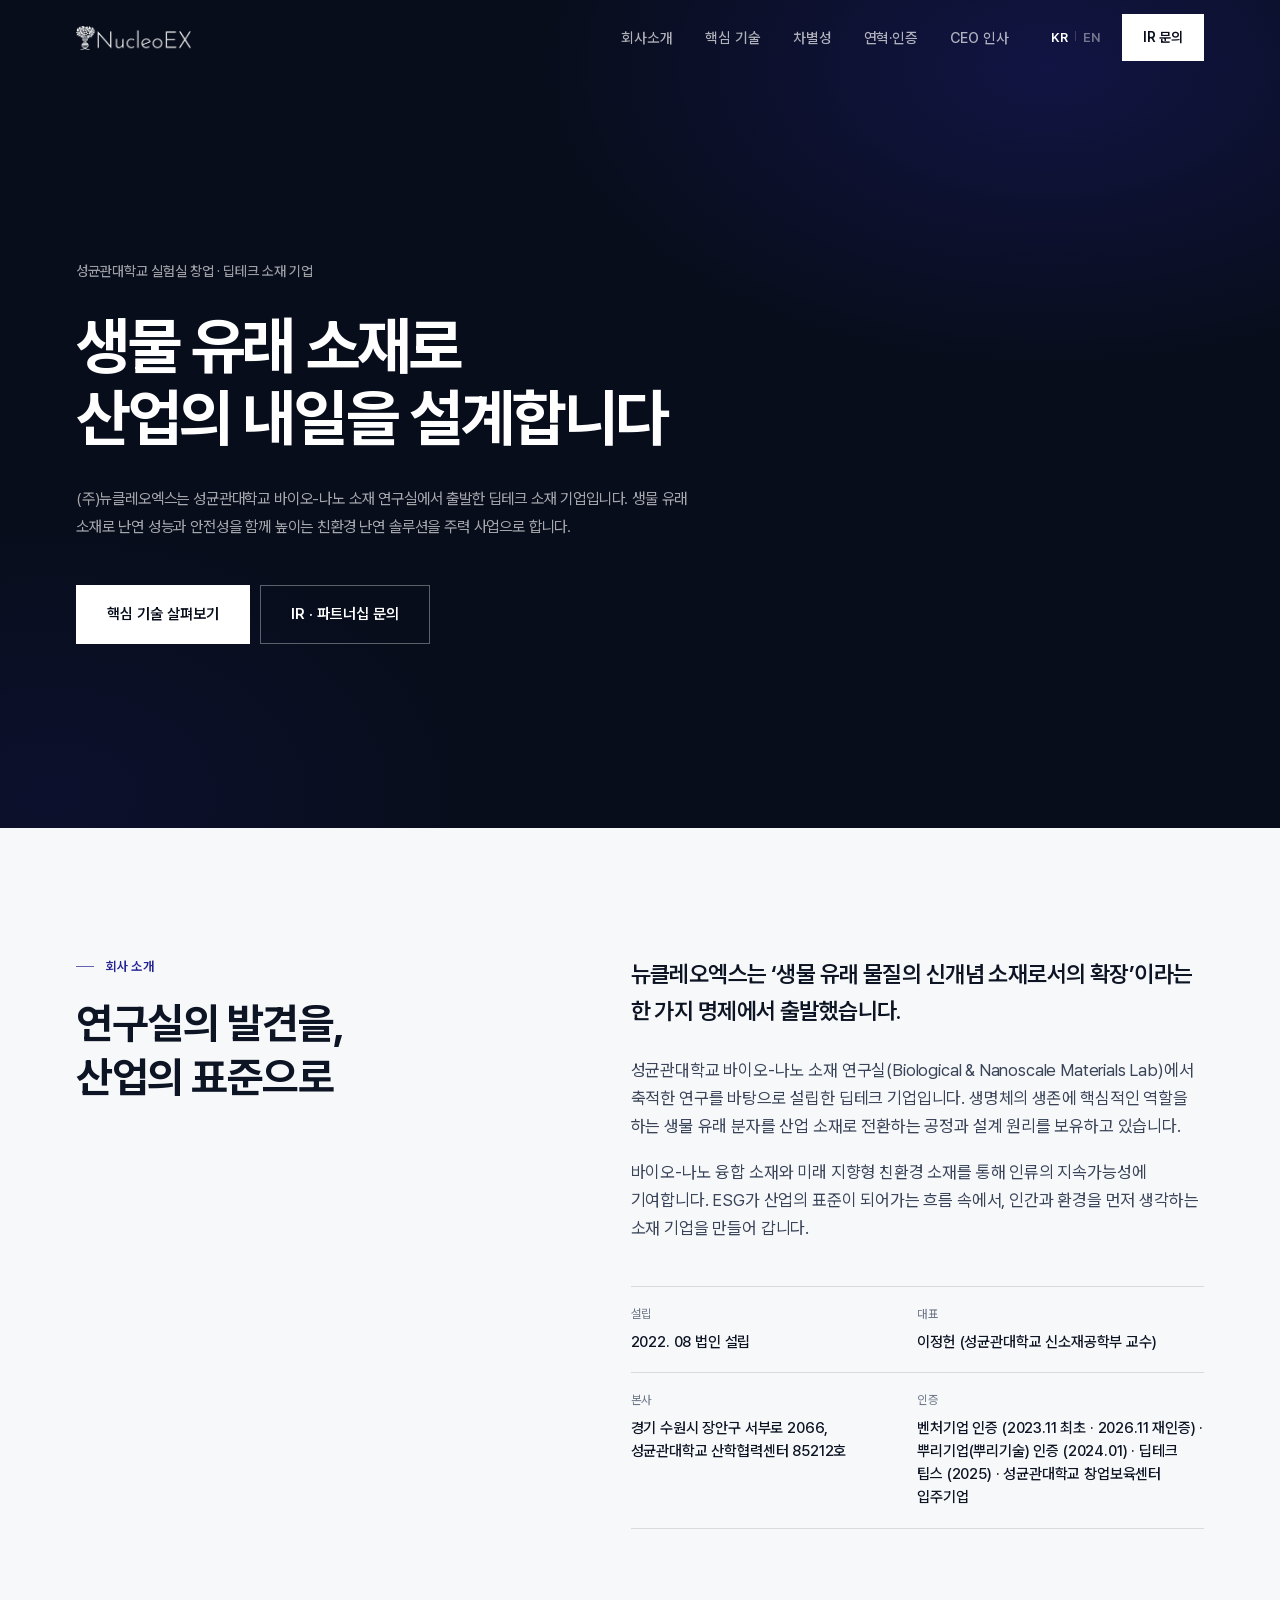
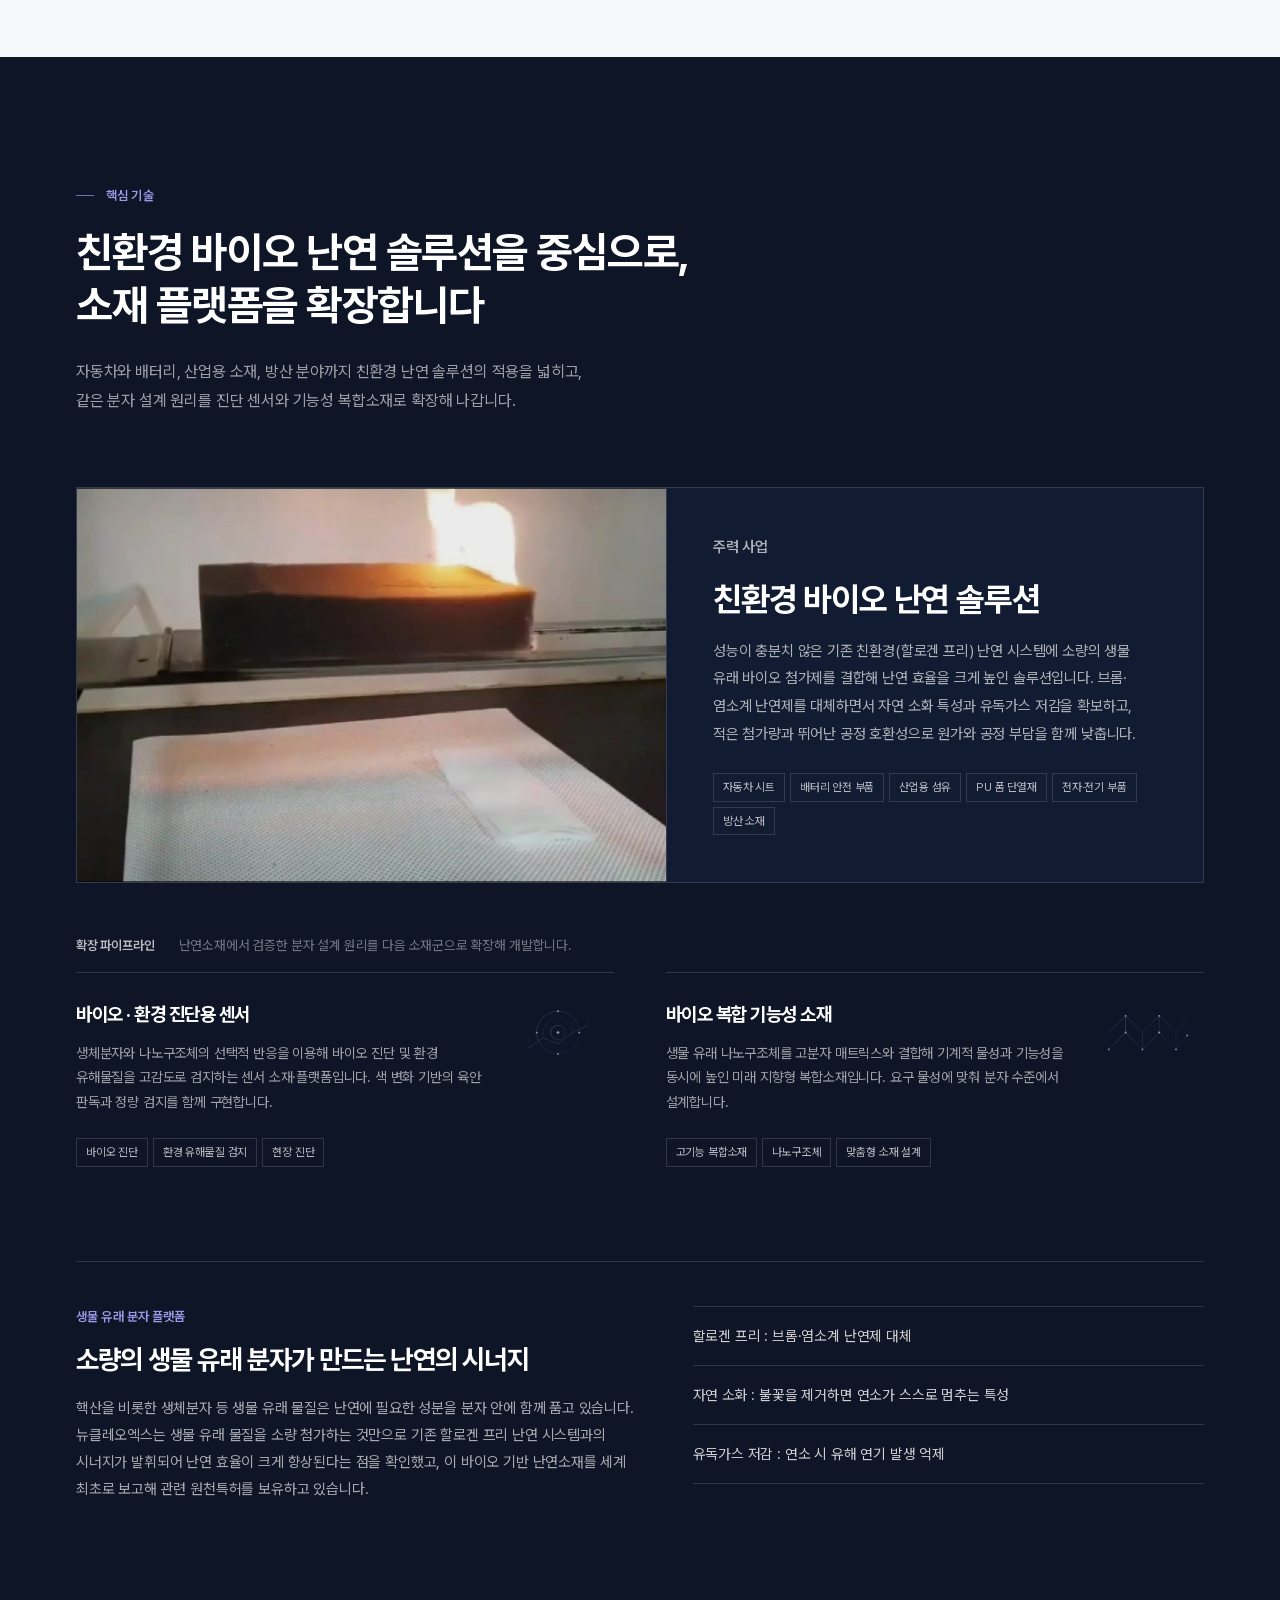
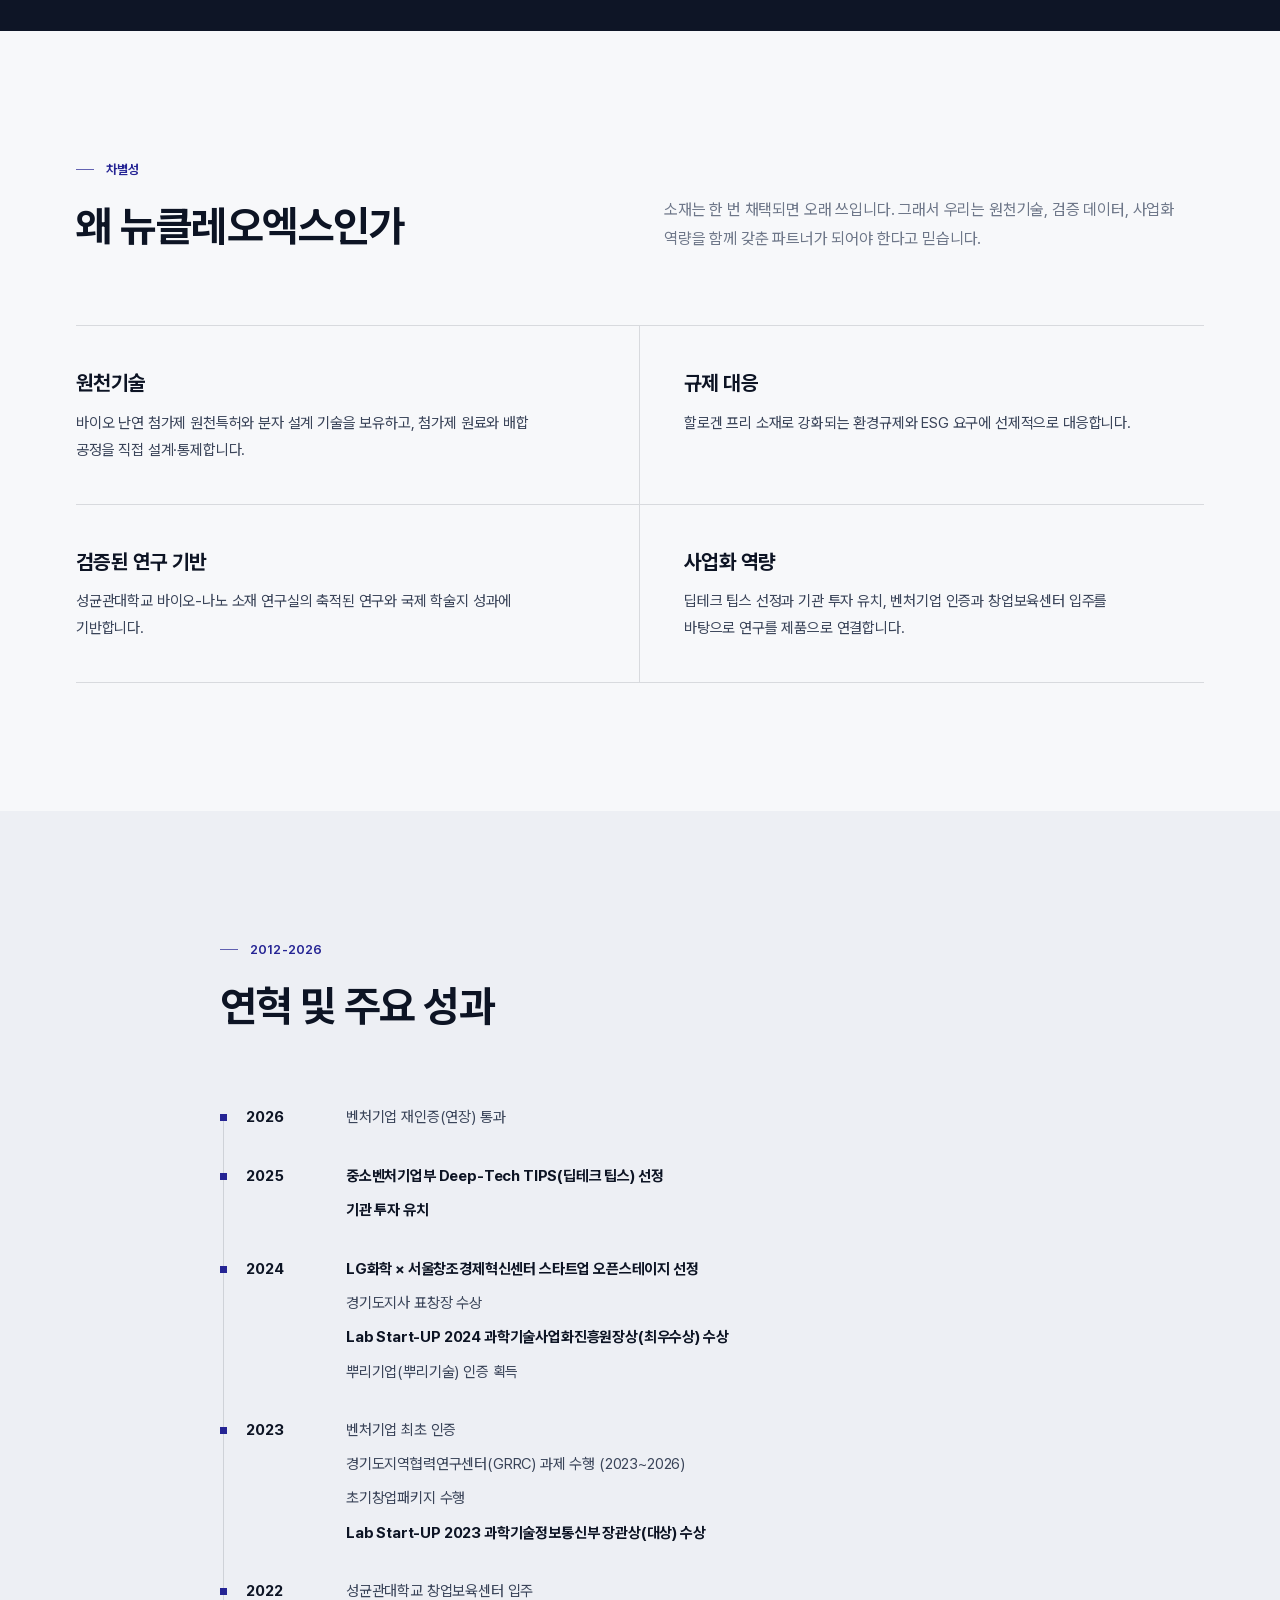
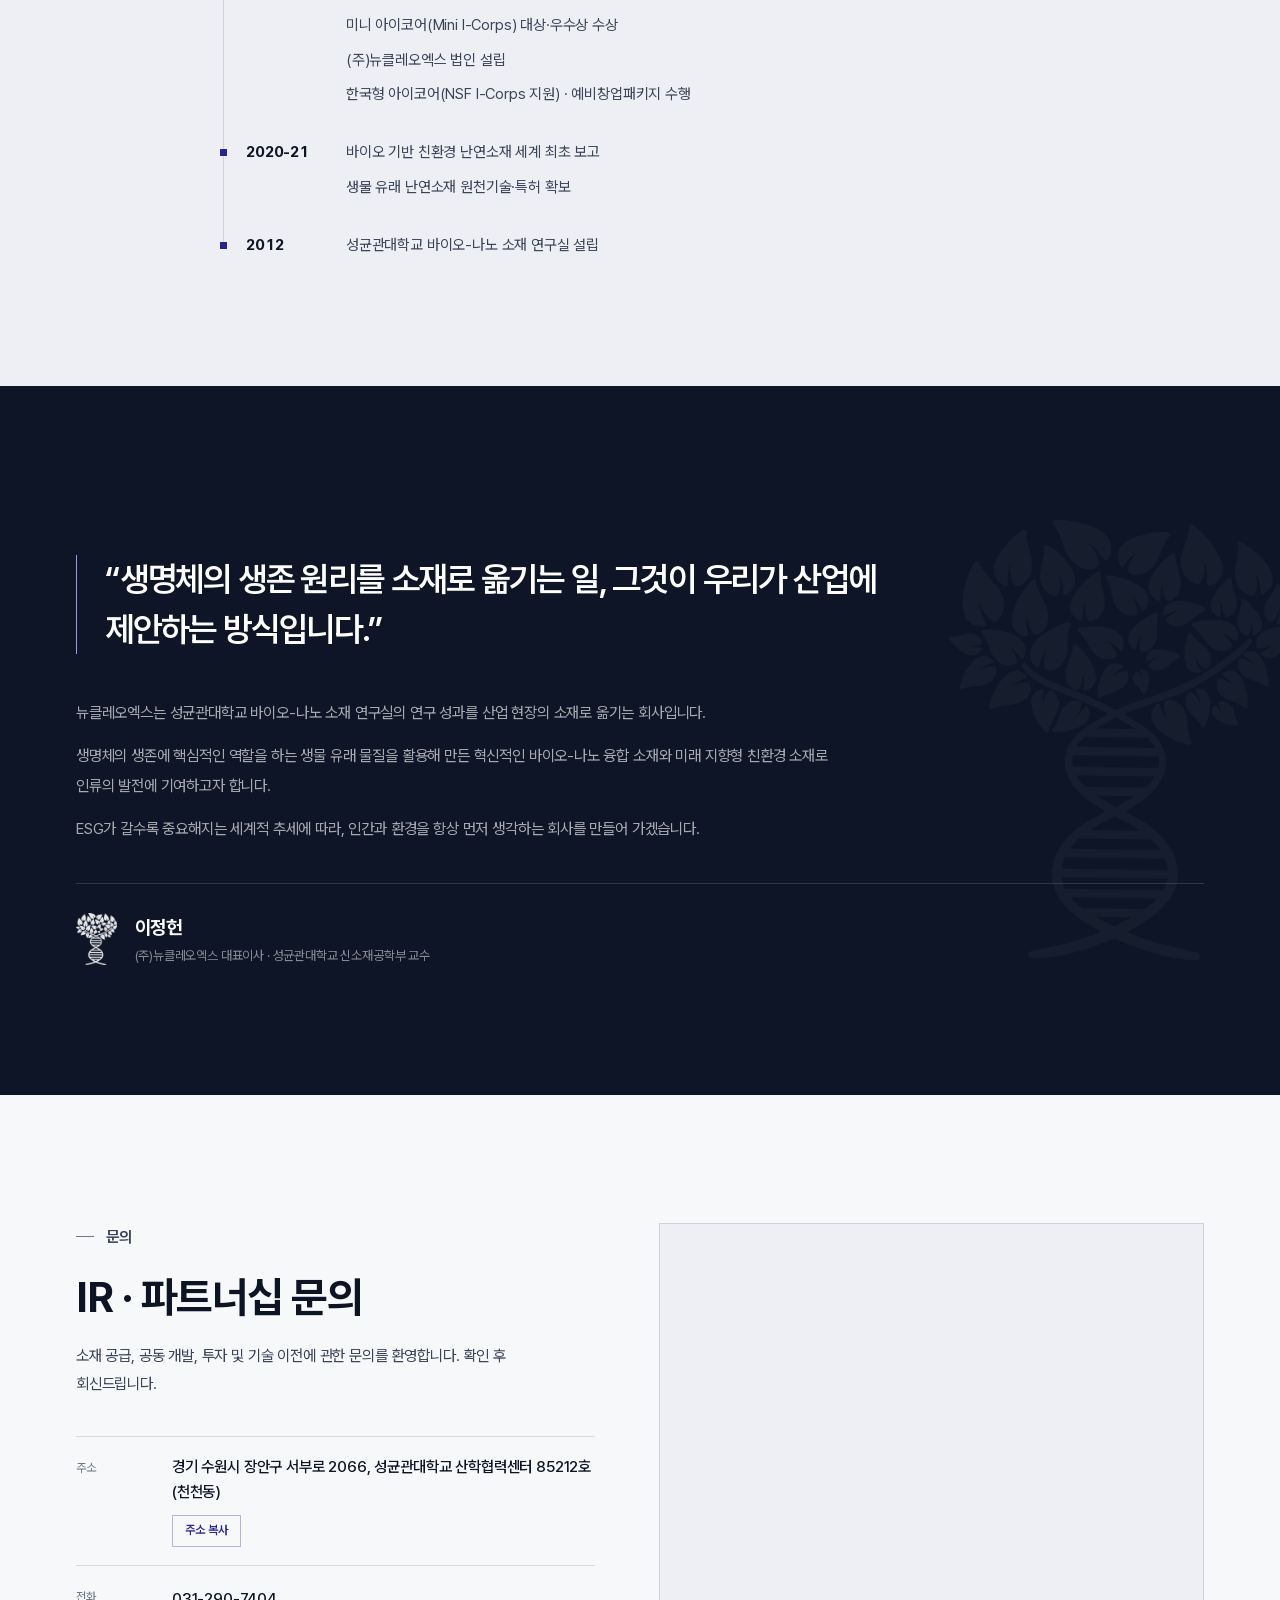
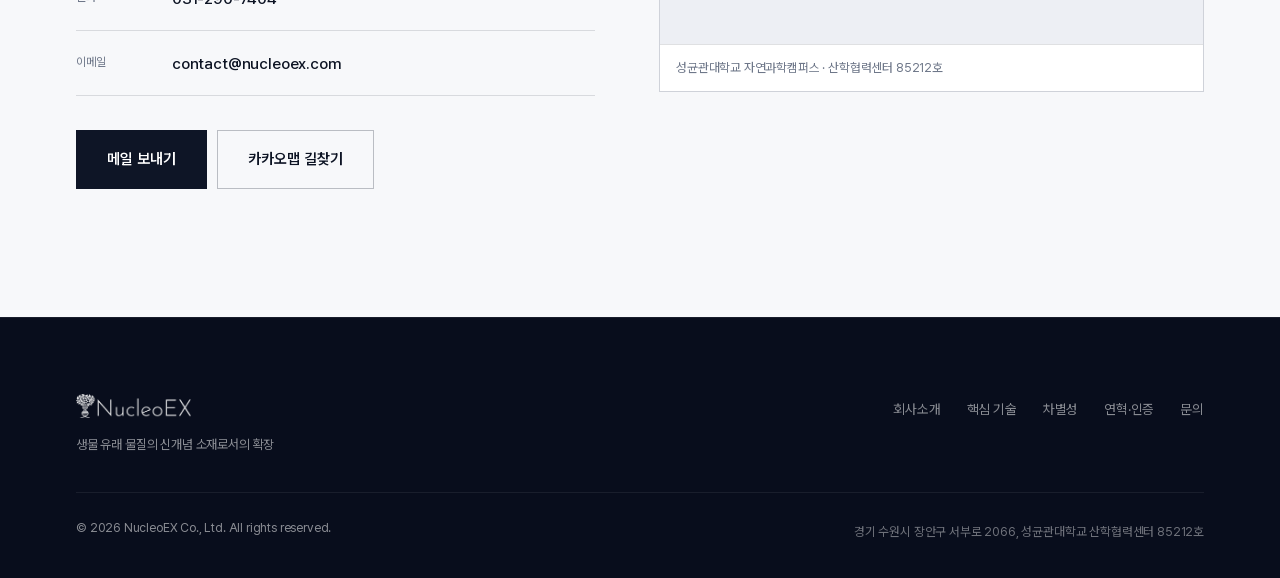
==== commit e555fc65: "EN 전환 안정화(모바일 탭 영역·드로어 언어 선택·메타/지도 연동), 대체텍스트·OG 보강, 표기 통일 (KR/EN, v=2026112201) - 언어 전환: 문서 단위 이벤트 " ====
--- a/index.html
+++ b/index.html
@@ -15,14 +15,26 @@
 <meta property="og:description" content="성균관대학교 바이오-나노 소재 연구실 기반 딥테크 소재 기업. 친환경 바이오 난연소재 · 바이오·환경 진단용 센서 · 바이오 복합 기능성 소재.">
 <meta property="og:url" content="https://juhelee7.github.io/nucleoex-website/">
 <meta property="og:image" content="https://juhelee7.github.io/nucleoex-website/assets/img/og-image.jpg">
+<meta property="og:image:secure_url" content="https://juhelee7.github.io/nucleoex-website/assets/img/og-image.jpg">
+<meta property="og:image:type" content="image/jpeg">
+<meta property="og:image:width" content="1200">
+<meta property="og:image:height" content="630">
+<meta property="og:image:alt" content="(주)뉴클레오엑스 — 생물 유래 소재로 산업의 내일을 설계합니다">
 <meta property="og:locale" content="ko_KR">
 <meta property="og:locale:alternate" content="en_US">
 <meta name="twitter:card" content="summary_large_image">
+<meta name="twitter:title" content="생물 유래 소재로 산업의 내일을 설계합니다 | (주)뉴클레오엑스 NucleoEX">
+<meta name="twitter:description" content="성균관대학교 바이오-나노 소재 연구실 기반 딥테크 소재 기업. 친환경 바이오 난연소재 · 바이오·환경 진단용 센서 · 바이오 복합 기능성 소재.">
+<meta name="twitter:image" content="https://juhelee7.github.io/nucleoex-website/assets/img/og-image.jpg">
+<meta name="twitter:image:alt" content="(주)뉴클레오엑스 — 생물 유래 소재로 산업의 내일을 설계합니다">
+<link rel="alternate" hreflang="ko" href="https://juhelee7.github.io/nucleoex-website/">
+<link rel="alternate" hreflang="en" href="https://juhelee7.github.io/nucleoex-website/?lang=en">
+<link rel="alternate" hreflang="x-default" href="https://juhelee7.github.io/nucleoex-website/">
 <link rel="icon" href="assets/img/favicon-64.png" sizes="64x64" type="image/png">
 <link rel="icon" href="assets/img/favicon-32.png" sizes="32x32" type="image/png">
 <link rel="apple-touch-icon" href="assets/img/apple-touch-icon.png">
 <link rel="preload" href="assets/fonts/PretendardVariable.woff2" as="font" type="font/woff2" crossorigin>
-<link rel="stylesheet" href="assets/css/main.css?v=2026112150">
+<link rel="stylesheet" href="assets/css/main.css?v=2026112201">
 <script type="application/ld+json">
 {
   "@context": "https://schema.org",
@@ -52,7 +64,7 @@
 <header class="site-header" id="header">
   <div class="header-inner">
     <a class="brand" href="#top" aria-label="NucleoEX">
-      <img src="assets/img/logo-white.png" alt="NucleoEX (주)뉴클레오엑스" width="1440" height="300">
+      <img src="assets/img/logo-white.png" alt="NucleoEX (주)뉴클레오엑스" data-i18n-alt="brand.alt" width="1440" height="300">
     </a>
 
     <nav class="nav-desktop" aria-label="주요 메뉴" data-i18n-aria="nav.ariaMain">
@@ -65,9 +77,9 @@
 
     <div class="header-actions">
       <div class="lang-switch" role="group" aria-label="Language / 언어">
-        <button type="button" data-lang="ko" class="is-active" aria-pressed="true">KR</button>
+        <button type="button" data-lang="ko" class="is-active" aria-pressed="true" title="한국어">KR</button>
         <span class="sep" aria-hidden="true">|</span>
-        <button type="button" data-lang="en" aria-pressed="false">EN</button>
+        <button type="button" data-lang="en" aria-pressed="false" title="English">EN</button>
       </div>
       <a class="btn btn-primary btn-sm header-cta" href="#contact" data-i18n="nav.cta">IR 문의</a>
       <button type="button" class="nav-toggle" id="navToggle" aria-expanded="false" aria-controls="mobileMenu" aria-label="메뉴 열기">
@@ -87,6 +99,10 @@
     <a href="#contact" data-i18n="nav.contact">문의</a>
   </nav>
   <div class="mobile-menu-foot">
+    <div class="mobile-lang" role="group" aria-label="Language / 언어">
+      <button type="button" data-lang="ko" class="is-active" aria-pressed="true">한국어</button>
+      <button type="button" data-lang="en" aria-pressed="false">English</button>
+    </div>
     <a href="mailto:contact@nucleoex.com">contact@nucleoex.com</a>
     <a href="tel:0312907404">Tel. 031-290-7404</a>
   </div>
@@ -101,7 +117,7 @@
       <p class="eyebrow reveal" data-i18n="hero.eyebrow">성균관대학교 실험실 창업 · 딥테크 소재 기업</p>
       <h1 class="reveal" data-i18n="hero.title">생물 유래 소재로<br>산업의 내일을 설계합니다</h1>
       <p class="hero-lede reveal" data-i18n="hero.lede">
-        (주)뉴클레오엑스는 성균관대학교 바이오-나노 소재 연구실의 원천기술을 기반으로 설립된 딥테크 소재 기업입니다.
+        (주)뉴클레오엑스는 성균관대학교 바이오-나노 소재 연구실에서 출발한 딥테크 소재 기업입니다.
         생물 유래 소재로 난연 성능과 안전성을 함께 높이는 친환경 난연 솔루션을 주력 사업으로 합니다.
       </p>
       <div class="hero-cta reveal">
@@ -124,7 +140,7 @@
         </p>
         <p class="reveal" data-i18n="about.p1">
           성균관대학교 바이오-나노 소재 연구실(Biological &amp; Nanoscale Materials Lab)에서 축적한 연구를 바탕으로
-          실험실 창업을 통해 설립된 딥테크 기업입니다. 생명체의 생존에 핵심적인 역할을 하는 생물 유래 분자를
+          설립한 딥테크 기업입니다. 생명체의 생존에 핵심적인 역할을 하는 생물 유래 분자를
           산업 소재로 전환하는 공정과 설계 원리를 보유하고 있습니다.
         </p>
         <p class="reveal" data-i18n="about.p2">
@@ -147,7 +163,7 @@
           </div>
           <div>
             <dt data-i18n="about.f4k">인증</dt>
-            <dd data-i18n="about.f4v">벤처기업 인증 (2023.11 최초 · 2026.11 재인증) · 뿌리기업(뿌리기술) 인증 (2024.01) · 딥테크 팁스 (2025) · 성균관대 창업보육센터 입주기업</dd>
+            <dd data-i18n="about.f4v">벤처기업 인증 (2023.11 최초 · 2026.11 재인증) · 뿌리기업(뿌리기술) 인증 (2024.01) · 딥테크 팁스 (2025) · 성균관대학교 창업보육센터 입주기업</dd>
           </div>
         </dl>
       </div>
@@ -173,7 +189,7 @@
           <p class="tech-lead-tag" data-i18n="tech.leadTag">주력 사업</p>
           <h3 data-i18n="tech.t1title">친환경 바이오 난연 솔루션</h3>
           <p data-i18n="tech.t1desc">
-            성능이 충분치 않은 기존 친환경(할로겐-프리) 난연 시스템에 소량의 생물 유래 바이오 첨가제를 결합해
+            성능이 충분치 않은 기존 친환경(할로겐 프리) 난연 시스템에 소량의 생물 유래 바이오 첨가제를 결합해
             난연 효율을 크게 높인 솔루션입니다. 브롬·염소계 난연제를 대체하면서 자연 소화 특성과
             유독가스 저감을 확보하고, 적은 첨가량과 뛰어난 공정 호환성으로 원가와 공정 부담을 함께 낮춥니다.
           </p>
@@ -273,7 +289,7 @@
           <p data-i18n="tech.fDesc">
             핵산을 비롯한 생체분자 등 생물 유래 물질은 난연에 필요한 성분을
             분자 안에 함께 품고 있습니다. 뉴클레오엑스는 생물 유래 물질을 소량 첨가하는 것만으로
-            기존 할로겐-프리 난연 시스템과의 시너지가 발휘되어 난연 효율이 크게 향상된다는 점을 확인했고,
+            기존 할로겐 프리 난연 시스템과의 시너지가 발휘되어 난연 효율이 크게 향상된다는 점을 확인했고,
             이 바이오 기반 난연소재를 세계 최초로 보고해 관련 원천특허를 보유하고 있습니다.
           </p>
         </div>
@@ -311,7 +327,7 @@
         </div>
         <div class="why-item reveal">
           <h3 data-i18n="why.i3t">검증된 연구 기반</h3>
-          <p data-i18n="why.i3d">성균관대 바이오-나노 소재 연구실의 축적된 연구와 국제 학술지 성과에 기반합니다.</p>
+          <p data-i18n="why.i3d">성균관대학교 바이오-나노 소재 연구실의 축적된 연구와 국제 학술지 성과에 기반합니다.</p>
         </div>
         <div class="why-item reveal">
           <h3 data-i18n="why.i4t">사업화 역량</h3>
@@ -448,8 +464,8 @@
       </blockquote>
       <div class="ceo-body">
         <p class="reveal" data-i18n="ceo.p1">
-          뉴클레오엑스는 성균관대학교 바이오-나노 소재 연구실에서 개발된 기술을 기반으로 실험실 창업을 통해
-          설립한 스타트업입니다.
+          뉴클레오엑스는 성균관대학교 바이오-나노 소재 연구실의 연구 성과를
+          산업 현장의 소재로 옮기는 회사입니다.
         </p>
         <p class="reveal" data-i18n="ceo.p2">
           생명체의 생존에 핵심적인 역할을 하는 생물 유래 물질을 활용해 만든 혁신적인 바이오-나노 융합 소재와
@@ -460,7 +476,7 @@
         </p>
       </div>
       <div class="signature reveal">
-        <img src="assets/img/mark-white.png" alt="" width="56" height="72" aria-hidden="true">
+        <img src="assets/img/mark-white.png" alt="(주)뉴클레오엑스 엠블럼" data-i18n-alt="ceo.markAlt" width="56" height="72">
         <div>
           <p class="sig-name" data-i18n="ceo.name">이정헌</p>
           <p class="sig-role" data-i18n="ceo.role">(주)뉴클레오엑스 대표이사 · 성균관대학교 신소재공학부 교수</p>
@@ -510,8 +526,12 @@
 
       <div class="contact-map reveal">
         <iframe
+          id="mapFrame"
           title="뉴클레오엑스 본사 위치 : 성균관대학교 산학협력센터"
+          data-i18n-title="contact.mapTitle"
+          data-map-src="https://maps.google.com/maps?q=%EC%84%B1%EA%B7%A0%EA%B4%80%EB%8C%80%ED%95%99%EA%B5%90%20%EC%82%B0%ED%95%99%ED%98%91%EB%A0%A5%EC%84%BC%ED%84%B0&amp;z=16&amp;hl=ko&amp;output=embed"
           src="https://maps.google.com/maps?q=%EC%84%B1%EA%B7%A0%EA%B4%80%EB%8C%80%ED%95%99%EA%B5%90%20%EC%82%B0%ED%95%99%ED%98%91%EB%A0%A5%EC%84%BC%ED%84%B0&z=16&hl=ko&output=embed"
+          width="640" height="420"
           loading="lazy" referrerpolicy="no-referrer-when-downgrade"></iframe>
         <p class="map-note" data-i18n="contact.mapNote">성균관대학교 자연과학캠퍼스 · 산학협력센터 85212호</p>
       </div>
@@ -522,7 +542,7 @@
 <footer class="site-footer">
   <div class="container footer-inner">
     <div class="footer-brand">
-      <img src="assets/img/logo-white.png" alt="NucleoEX" width="1440" height="300" loading="lazy">
+      <img src="assets/img/logo-white.png" alt="NucleoEX (주)뉴클레오엑스" data-i18n-alt="brand.alt" width="1440" height="300" loading="lazy">
       <p data-i18n="footer.tagline">생물 유래 물질의 신개념 소재로서의 확장</p>
     </div>
     <nav class="footer-nav" aria-label="하단 메뉴" data-i18n-aria="nav.ariaFooter">
@@ -541,7 +561,7 @@
 
 <div class="toast" id="toast" role="status" aria-live="polite"></div>
 
-<script src="assets/js/i18n.js?v=2026112150"></script>
-<script src="assets/js/main.js?v=2026112150"></script>
+<script src="assets/js/i18n.js?v=2026112201"></script>
+<script src="assets/js/main.js?v=2026112201"></script>
 </body>
 </html>
--- a/assets/css/main.css
+++ b/assets/css/main.css
@@ -212,6 +212,8 @@
 .header-actions { display: flex; align-items: center; gap: 20px; margin-left: 8px; }
 
 .lang-switch {
+  position: relative;
+  z-index: 2;
   display: flex;
   align-items: center;
   gap: 4px;
@@ -222,6 +224,7 @@
   padding: 4px 2px;
   color: rgba(255, 255, 255, .42);
   font-weight: 600;
+  touch-action: manipulation;
   transition: color .2s;
 }
 .lang-switch button:hover { color: rgba(255, 255, 255, .78); }
@@ -280,6 +283,25 @@
   font-size: 14px;
   color: rgba(255, 255, 255, .55);
   padding-top: 24px;
+}
+.mobile-lang {
+  display: flex;
+  gap: 8px;
+  margin-bottom: 16px;
+}
+.mobile-lang button {
+  flex: 1 1 0;
+  min-height: 46px;
+  border: 1px solid var(--line-dark);
+  color: rgba(255, 255, 255, .62);
+  font-size: 14px;
+  font-weight: 600;
+  touch-action: manipulation;
+}
+.mobile-lang button.is-active {
+  border-color: rgba(255, 255, 255, .85);
+  color: #fff;
+  background: rgba(255, 255, 255, .08);
 }
 
 /* ---------- Hero ---------- */
@@ -925,7 +947,20 @@
   :root { --header-h: 64px; }
   .nav-desktop, .header-cta { display: none; }
   .nav-toggle { display: block; }
-  .header-actions { margin-left: auto; gap: 12px; }
+  .header-actions { margin-left: auto; gap: 8px; }
+  .lang-switch { gap: 0; margin-right: 2px; }
+  .lang-switch button {
+    min-width: 42px;
+    min-height: 44px;
+    padding: 0 6px;
+    display: inline-flex;
+    align-items: center;
+    justify-content: center;
+    font-size: 13px;
+  }
+  .lang-switch .sep { display: none; }
+  .lang-switch button.is-active { color: #fff; }
+  .lang-switch button:not(.is-active) { color: rgba(255, 255, 255, .5); }
   .brand img { height: 21px; }
   .hero { min-height: auto; padding-top: calc(var(--header-h) + 72px); padding-bottom: 76px; }
   .section-head-row { grid-template-columns: 1fr; gap: 22px; align-items: start; }
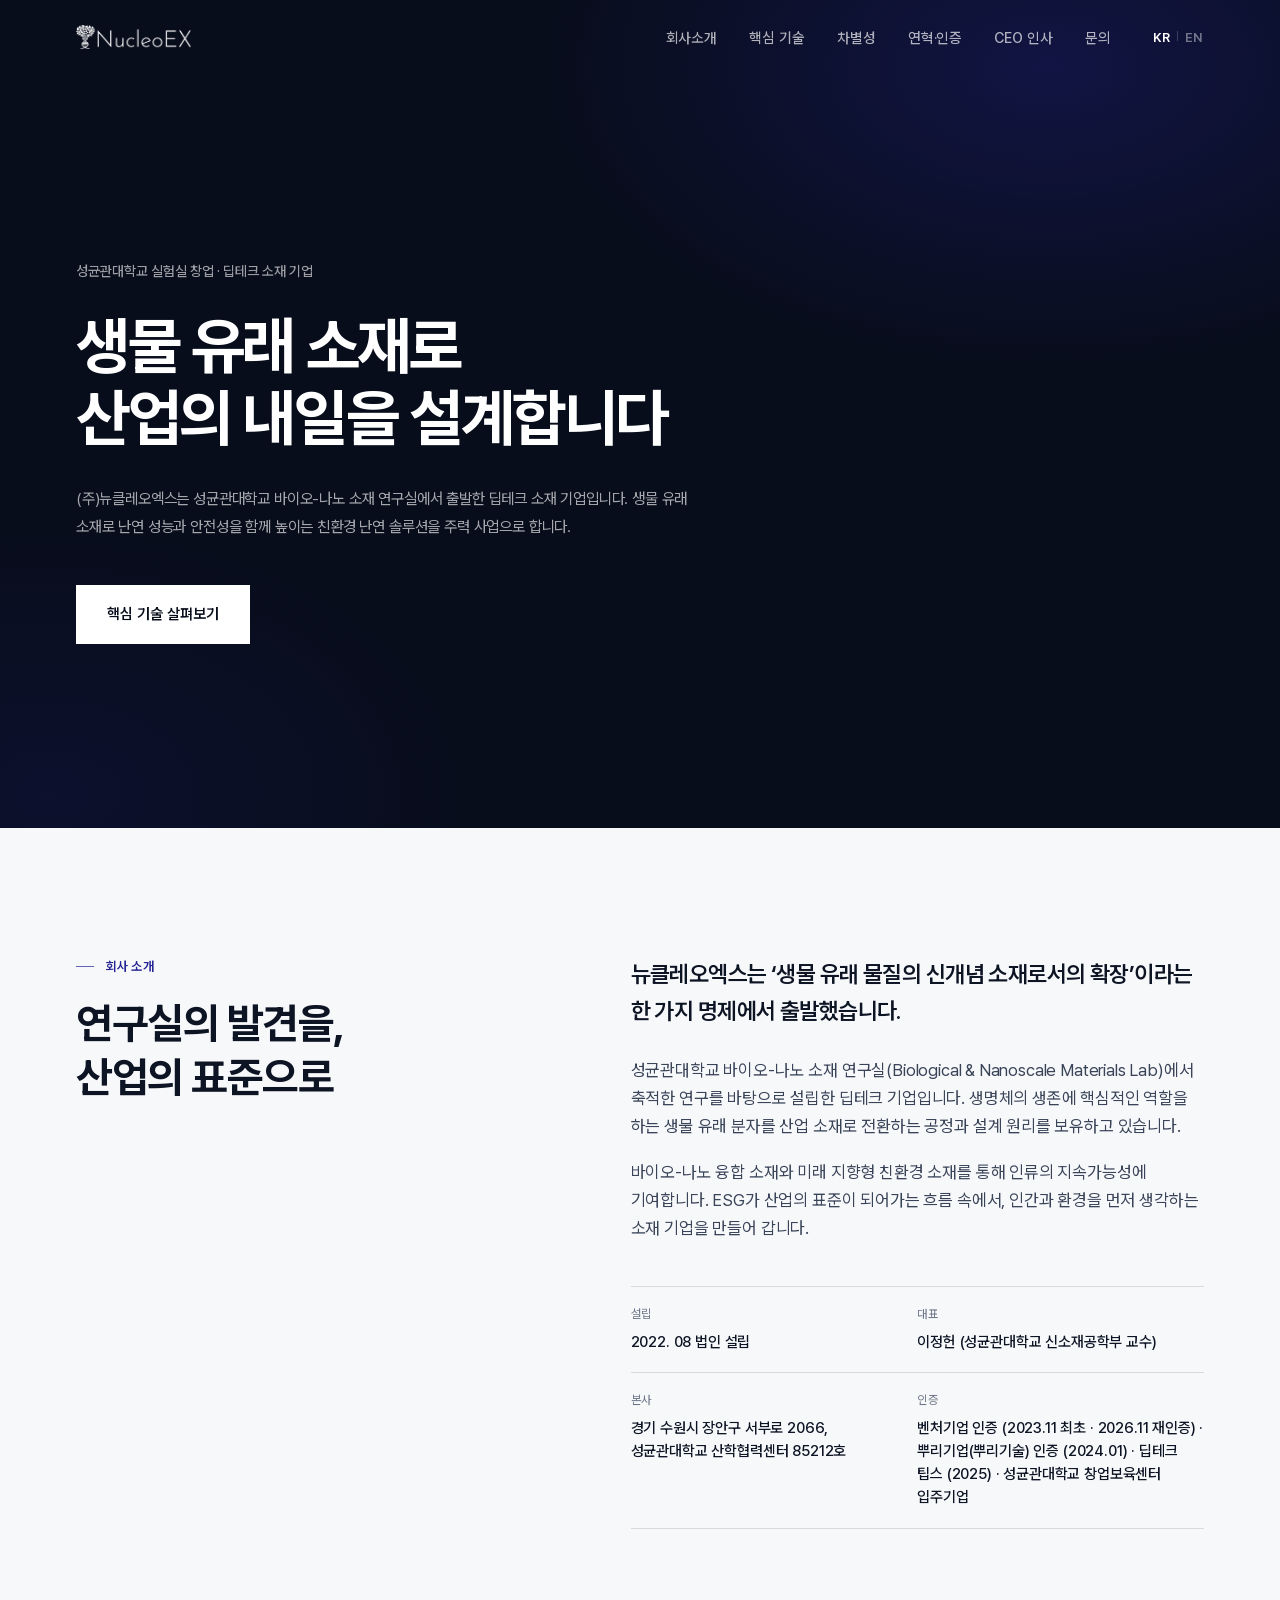
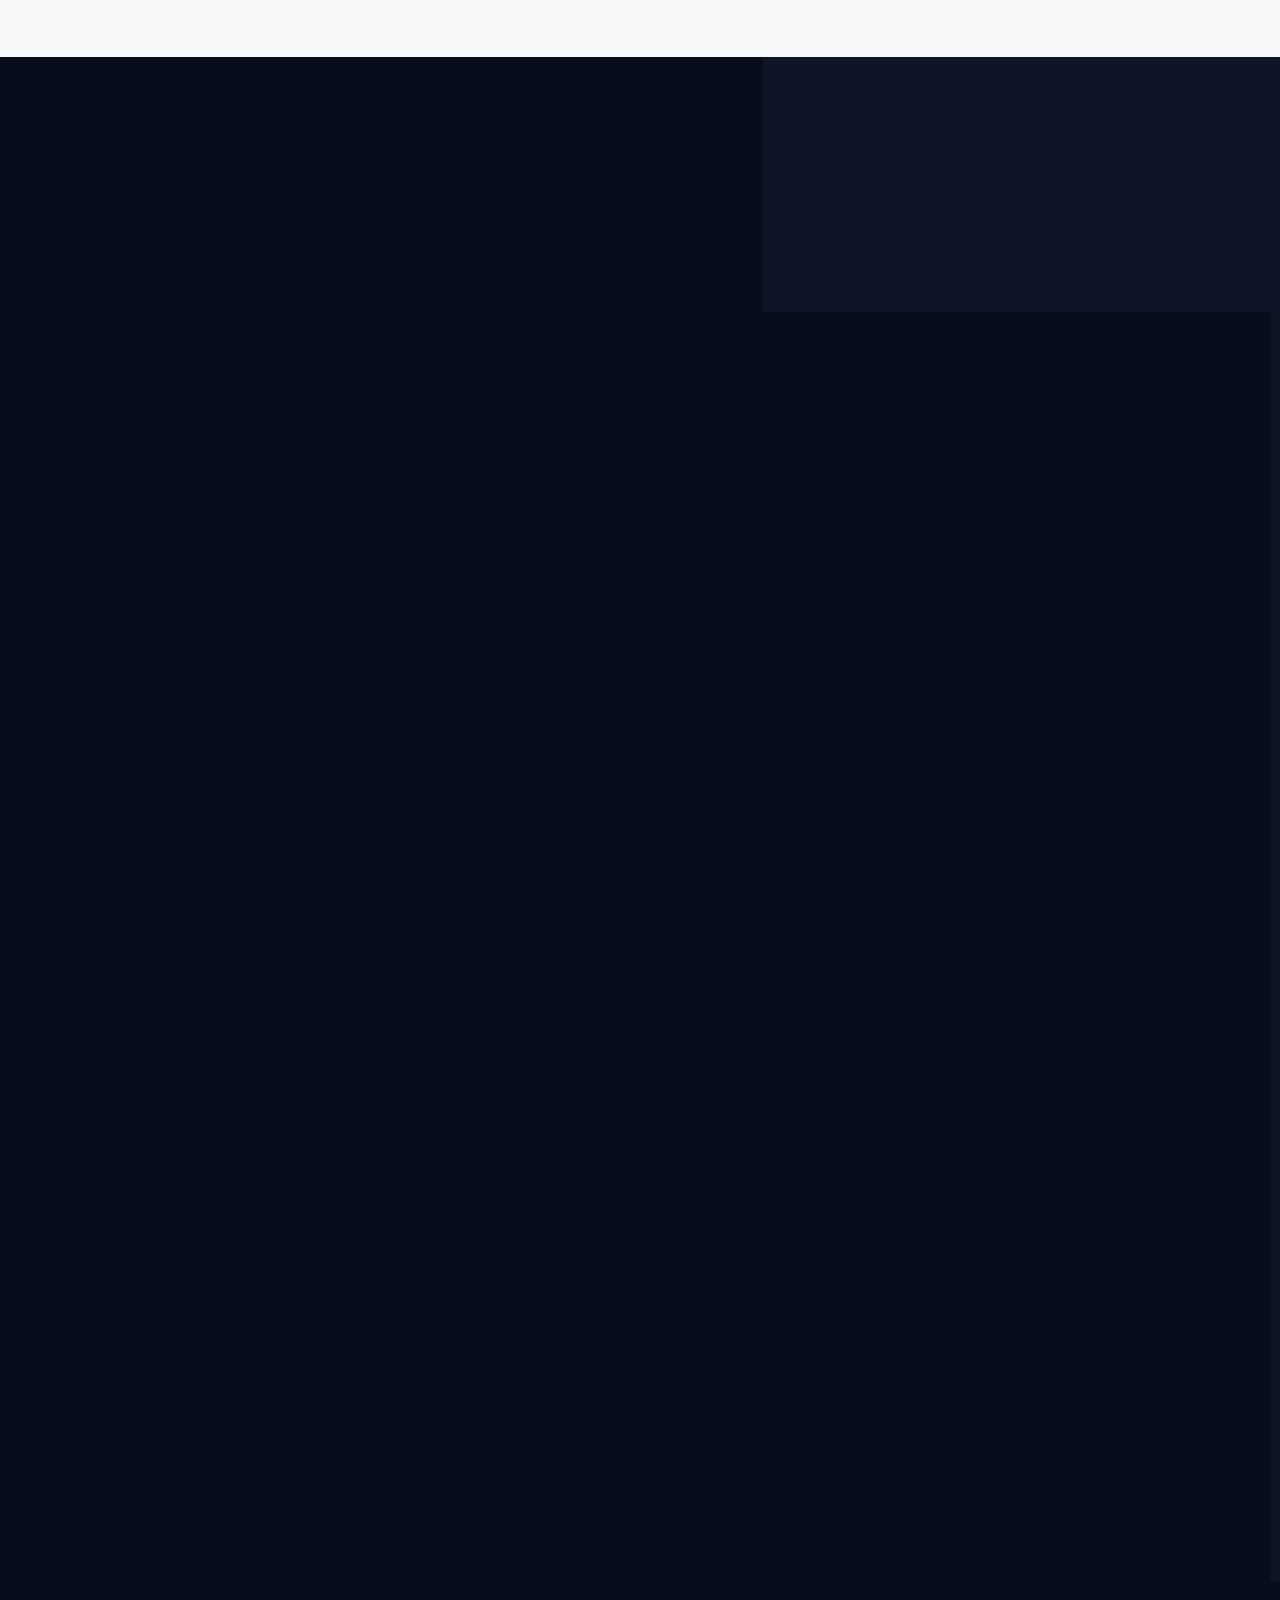
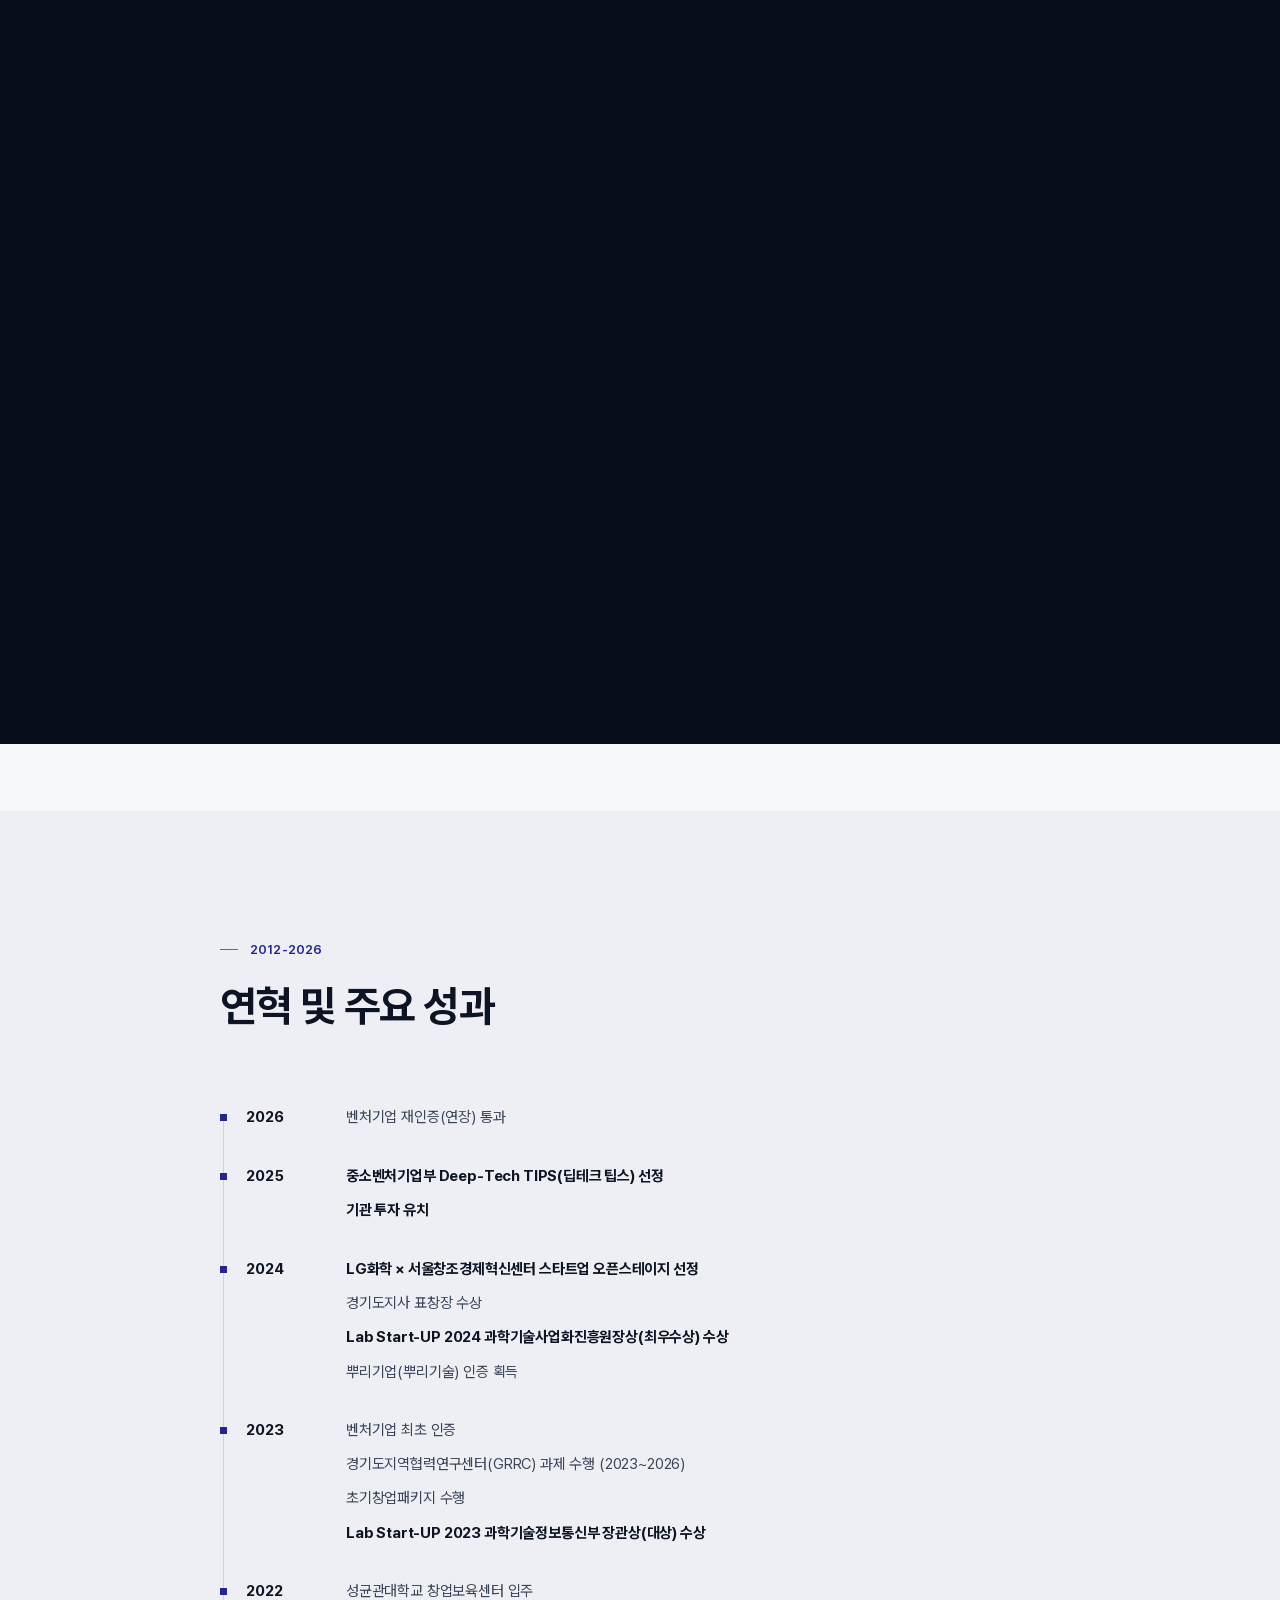
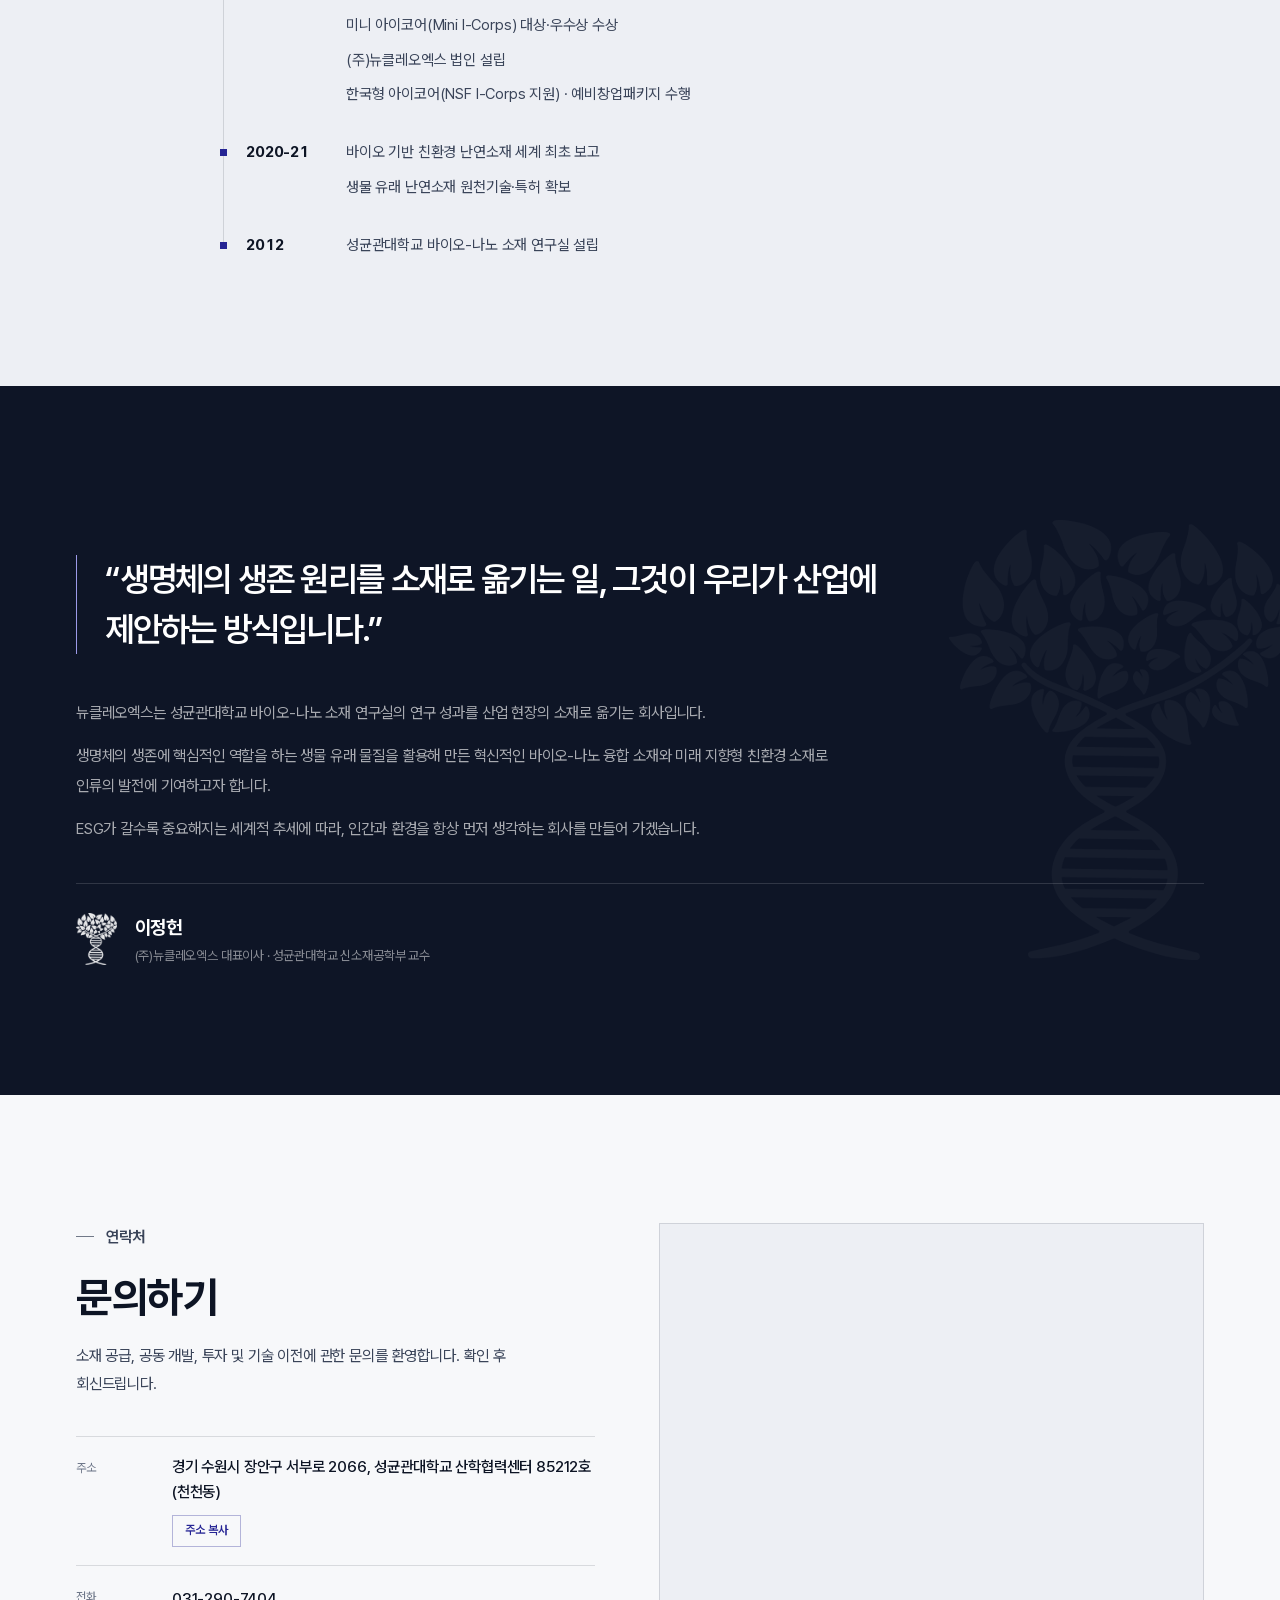
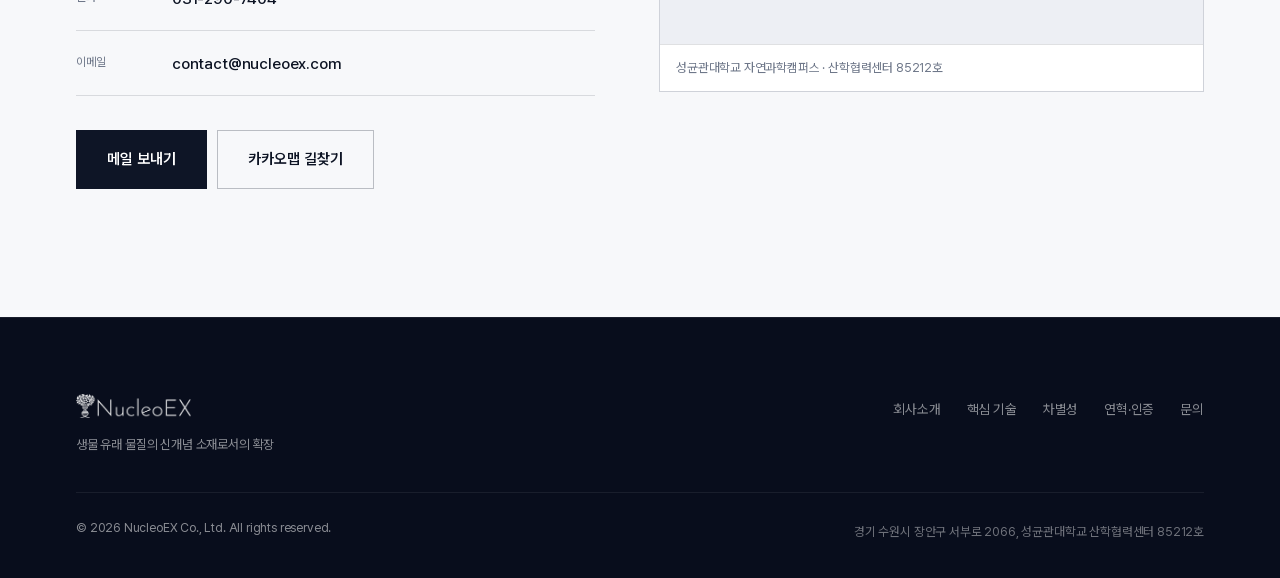
==== commit 09394847: "IR·파트너십 문구 제거: 헤더 IR 문의 버튼·히어로 두번째 CTA 삭제, 상단 메뉴에 문의 추가, 문의 섹션 제목 문의하기로 변경" ====
--- a/index.html
+++ b/index.html
@@ -34,7 +34,7 @@
 <link rel="icon" href="assets/img/favicon-32.png" sizes="32x32" type="image/png">
 <link rel="apple-touch-icon" href="assets/img/apple-touch-icon.png">
 <link rel="preload" href="assets/fonts/PretendardVariable.woff2" as="font" type="font/woff2" crossorigin>
-<link rel="stylesheet" href="assets/css/main.css?v=2026112201">
+<link rel="stylesheet" href="assets/css/main.css?v=2026112301">
 <script type="application/ld+json">
 {
   "@context": "https://schema.org",
@@ -73,6 +73,7 @@
       <a href="#why" data-i18n="nav.why">차별성</a>
       <a href="#milestones" data-i18n="nav.mile">연혁·인증</a>
       <a href="#ceo" data-i18n="nav.ceo">CEO 인사</a>
+      <a href="#contact" data-i18n="nav.contact">문의</a>
     </nav>
 
     <div class="header-actions">
@@ -81,7 +82,6 @@
         <span class="sep" aria-hidden="true">|</span>
         <button type="button" data-lang="en" aria-pressed="false" title="English">EN</button>
       </div>
-      <a class="btn btn-primary btn-sm header-cta" href="#contact" data-i18n="nav.cta">IR 문의</a>
       <button type="button" class="nav-toggle" id="navToggle" aria-expanded="false" aria-controls="mobileMenu" aria-label="메뉴 열기">
         <span></span><span></span>
       </button>
@@ -122,7 +122,6 @@
       </p>
       <div class="hero-cta reveal">
         <a class="btn btn-primary" href="#technology" data-i18n="hero.cta1">핵심 기술 살펴보기</a>
-        <a class="btn btn-ghost" href="#contact" data-i18n="hero.cta2">IR · 파트너십 문의</a>
       </div>
     </div>
   </section>
@@ -489,8 +488,8 @@
   <section class="section section-light contact" id="contact">
     <div class="container contact-grid">
       <div class="contact-left">
-        <p class="section-label reveal" data-i18n="contact.label">문의</p>
-        <h2 class="section-title reveal" data-i18n="contact.title">IR · 파트너십 문의</h2>
+        <p class="section-label reveal" data-i18n="contact.label">연락처</p>
+        <h2 class="section-title reveal" data-i18n="contact.title">문의하기</h2>
         <p class="reveal" data-i18n="contact.desc">
           소재 공급, 공동 개발, 투자 및 기술 이전에 관한 문의를 환영합니다.
           확인 후 회신드립니다.
@@ -561,7 +560,7 @@
 
 <div class="toast" id="toast" role="status" aria-live="polite"></div>
 
-<script src="assets/js/i18n.js?v=2026112201"></script>
+<script src="assets/js/i18n.js?v=2026112301"></script>
 <script src="assets/js/main.js?v=2026112201"></script>
 </body>
 </html>
--- a/assets/css/main.css
+++ b/assets/css/main.css
@@ -945,7 +945,7 @@
 
 @media (max-width: 880px) {
   :root { --header-h: 64px; }
-  .nav-desktop, .header-cta { display: none; }
+  .nav-desktop { display: none; }
   .nav-toggle { display: block; }
   .header-actions { margin-left: auto; gap: 8px; }
   .lang-switch { gap: 0; margin-right: 2px; }
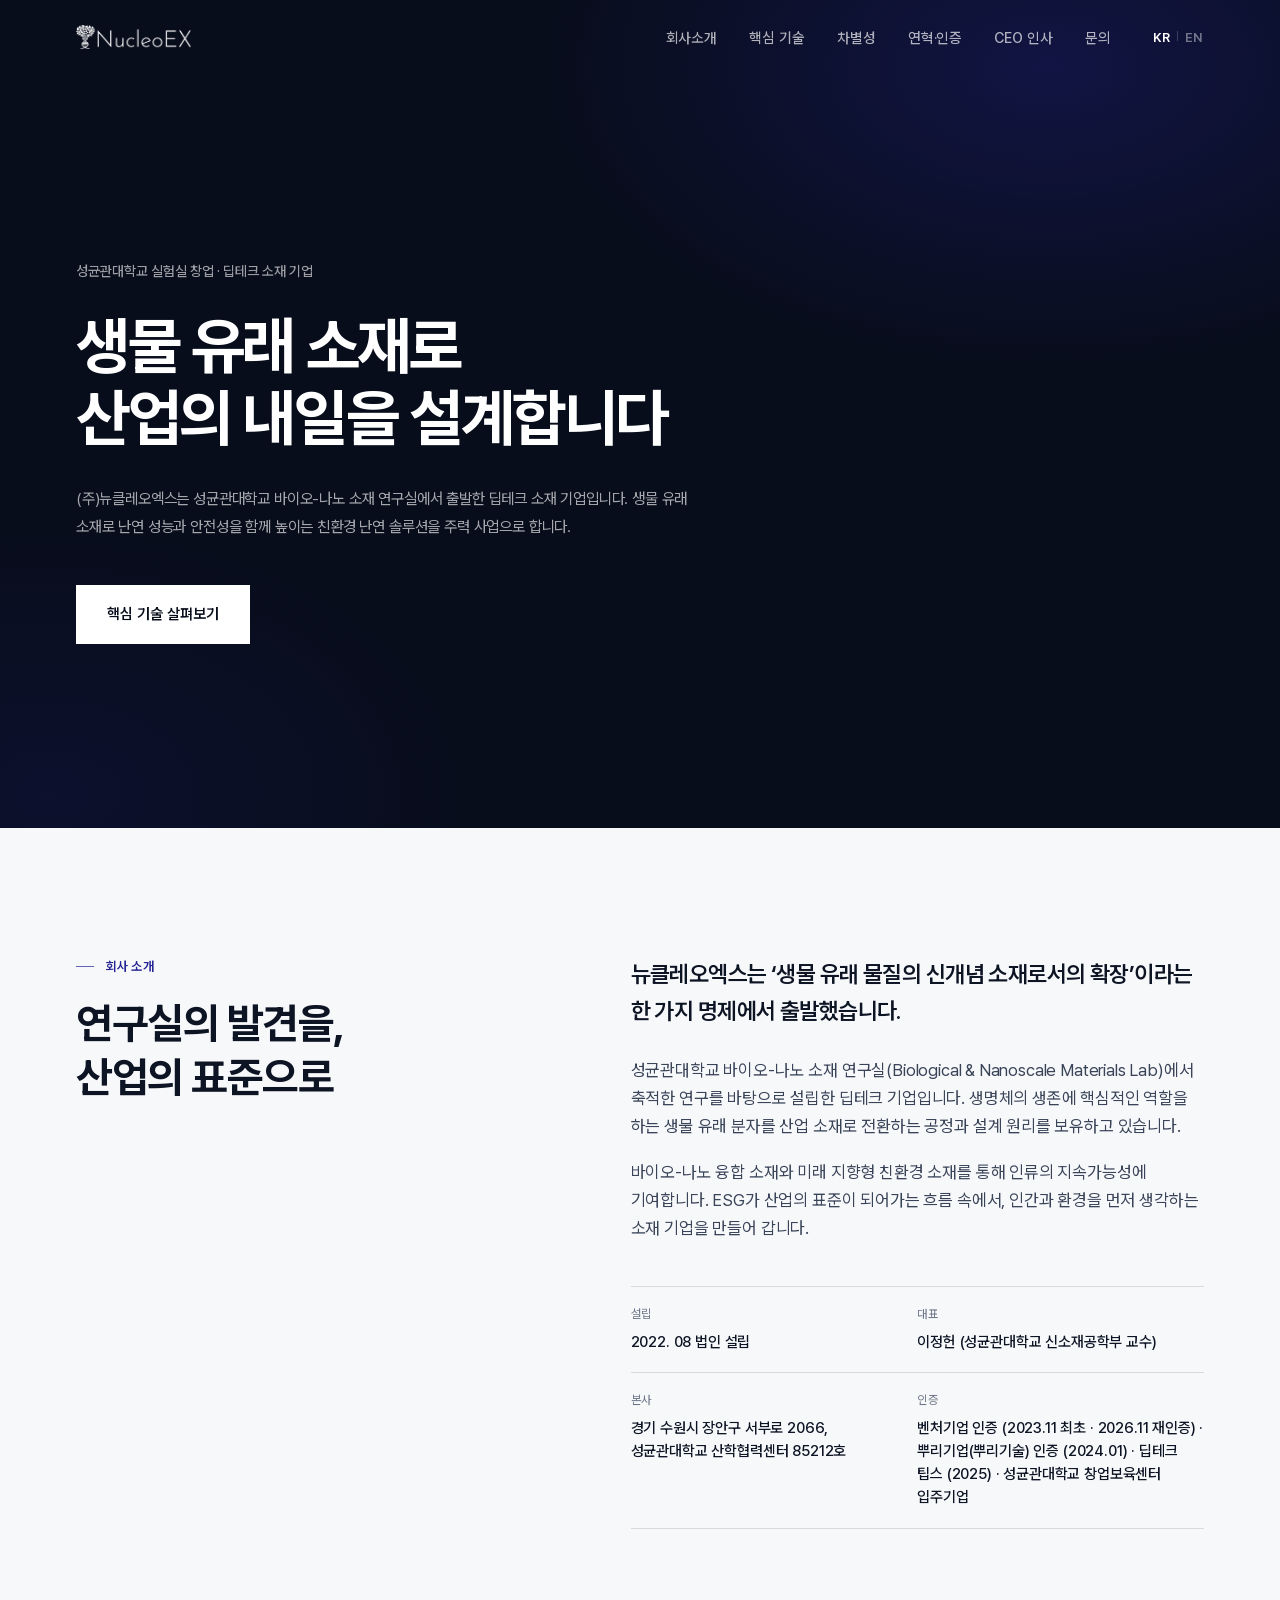
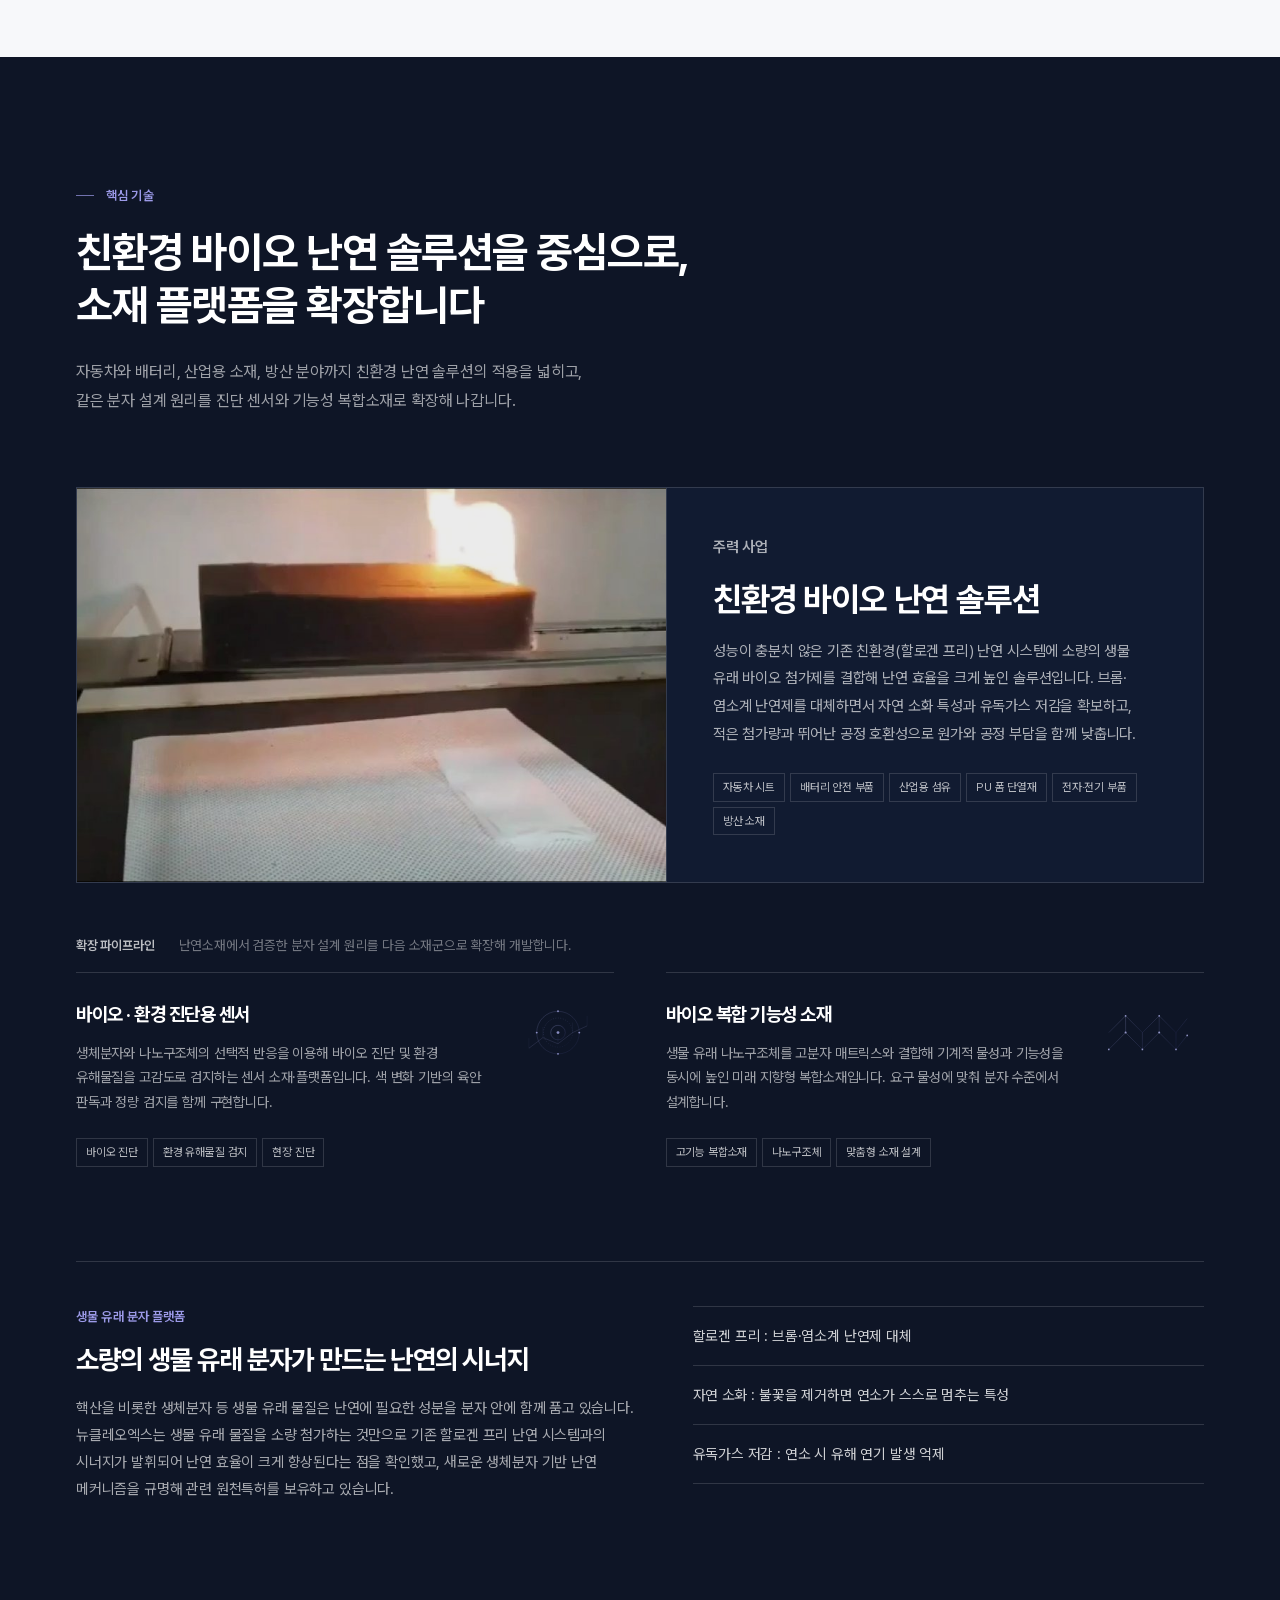
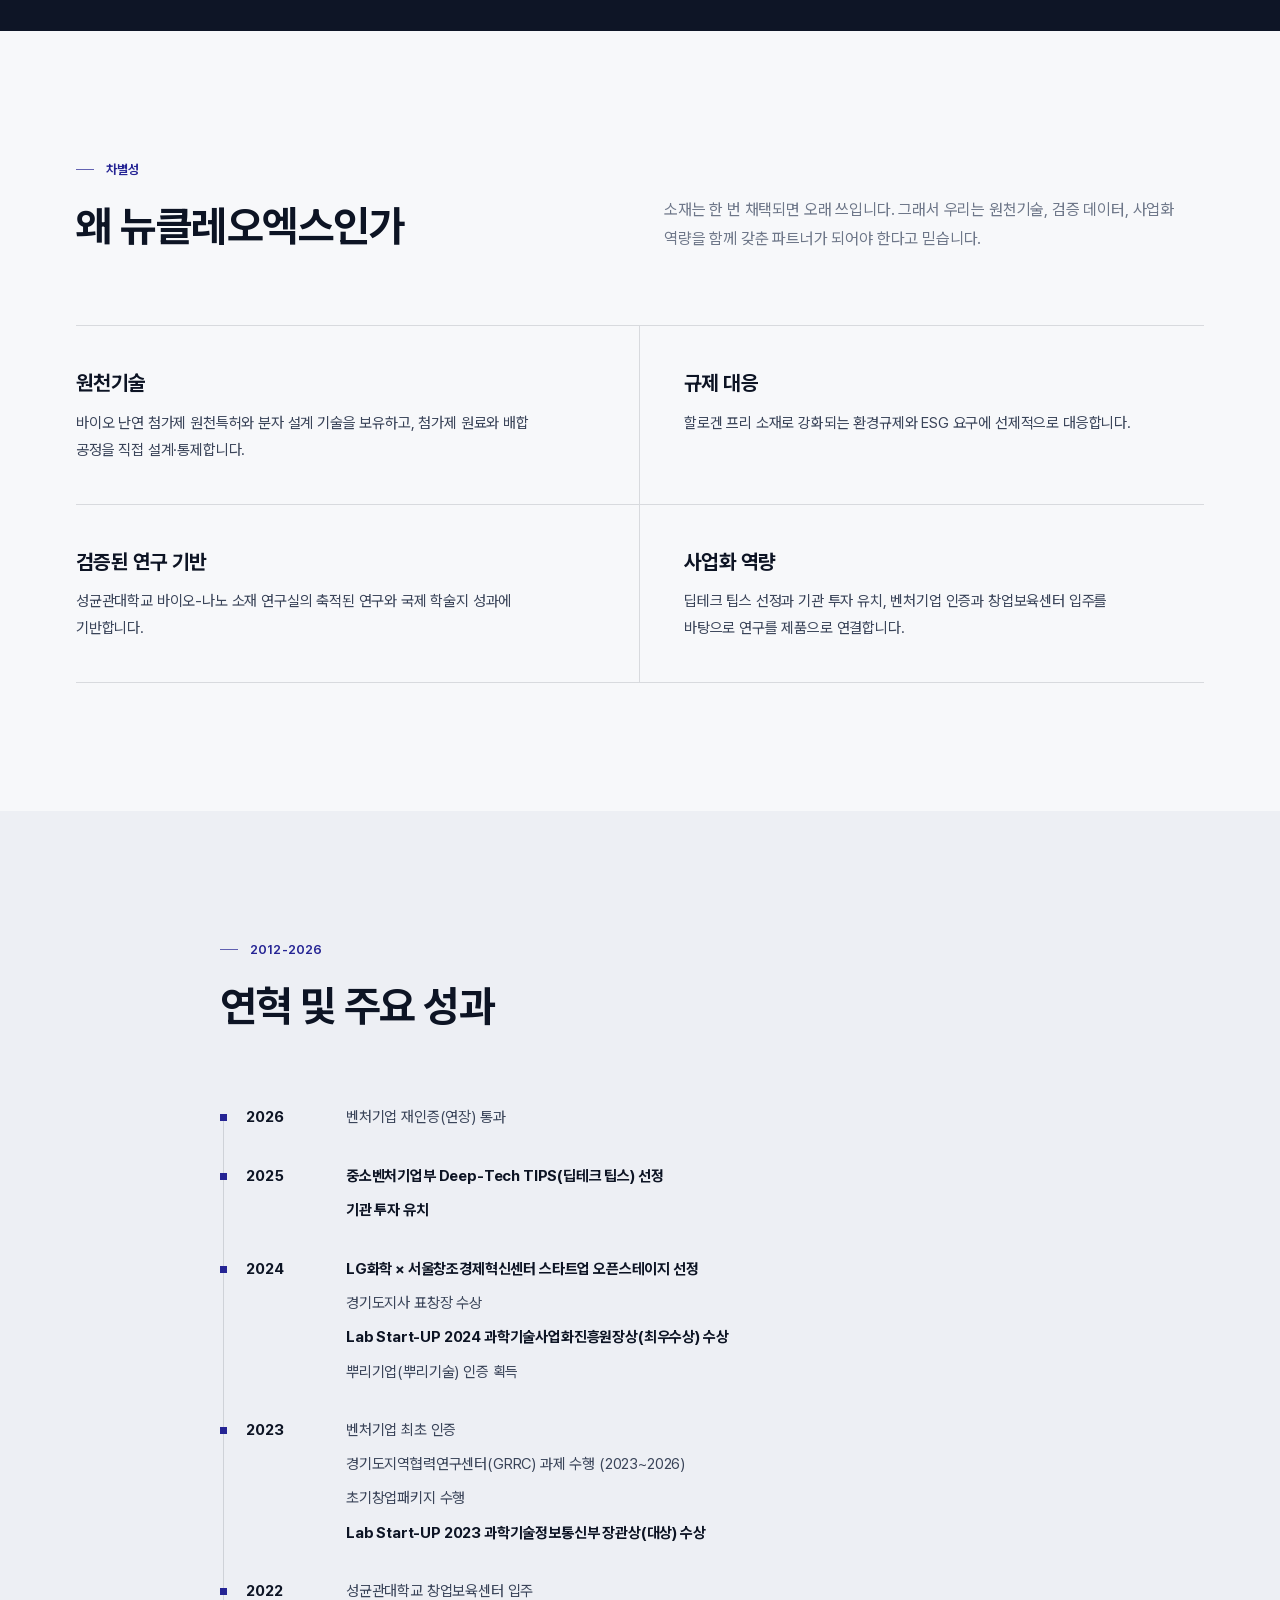
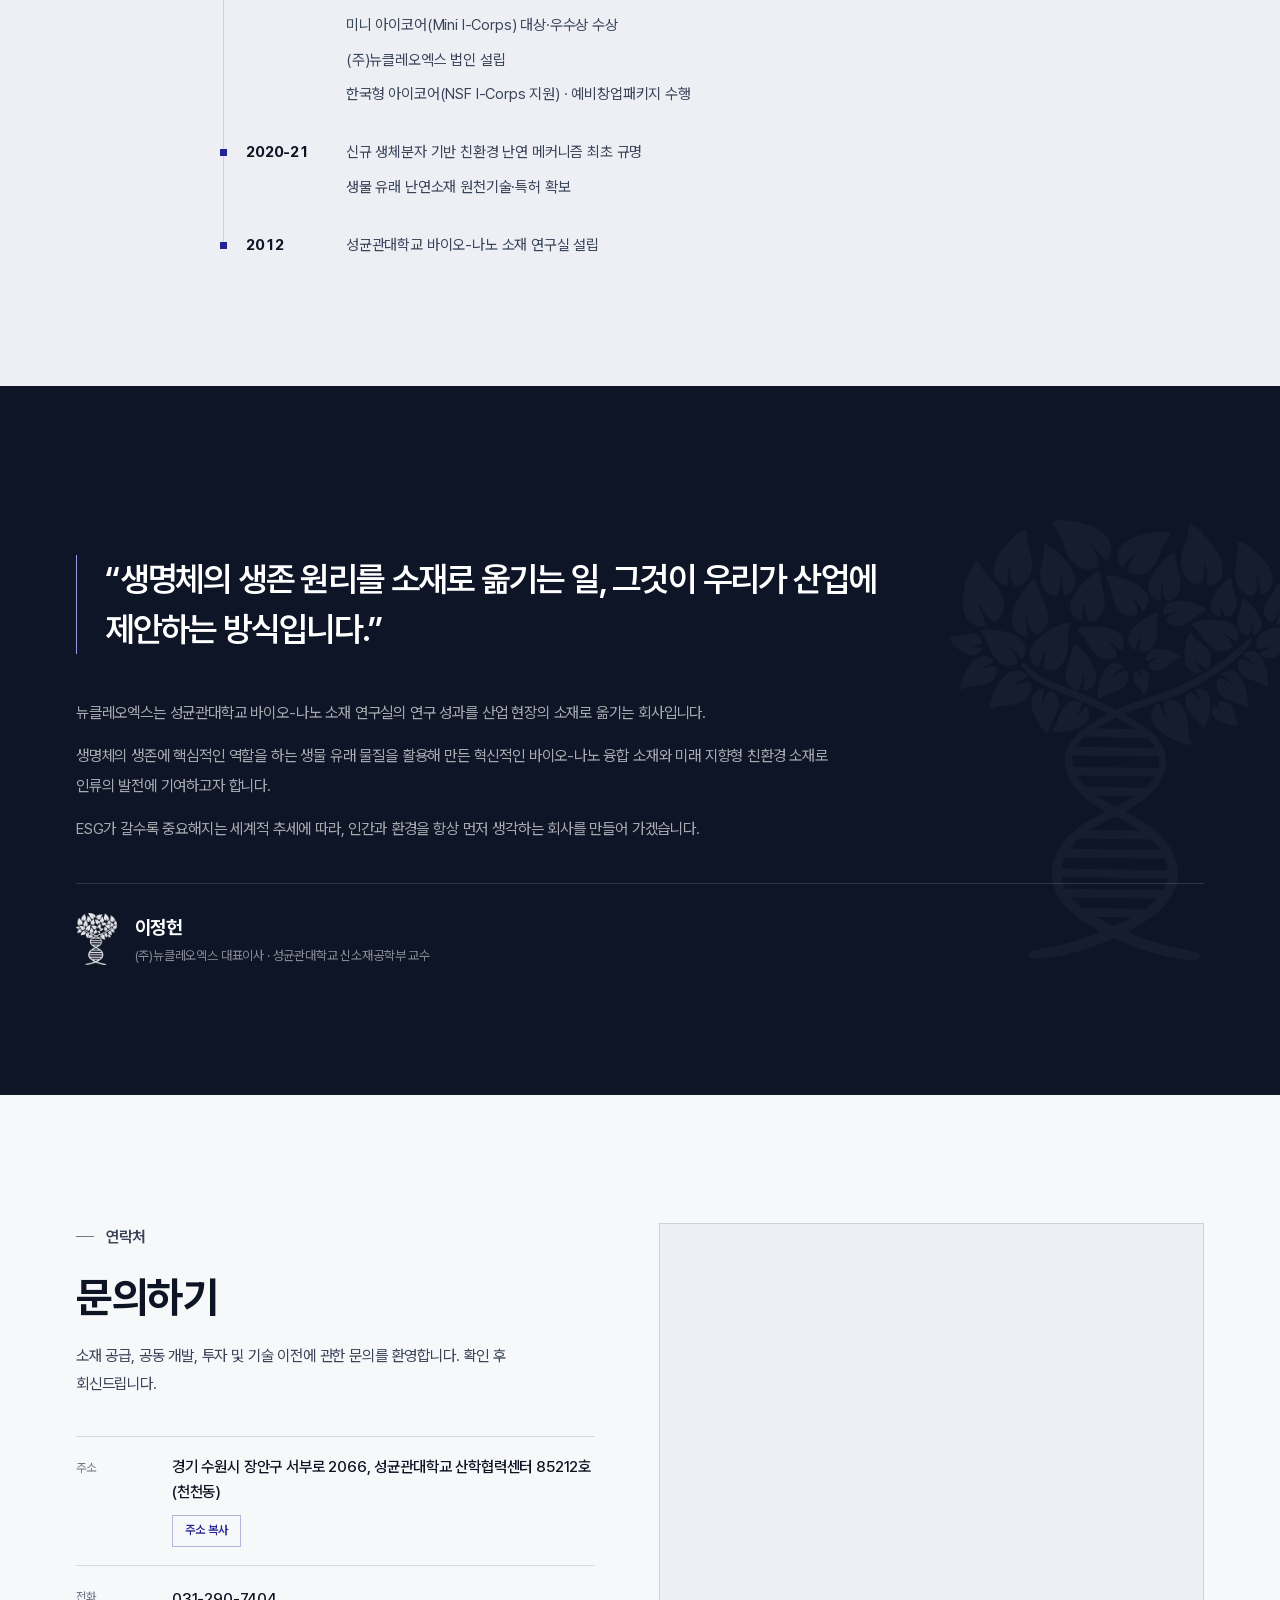
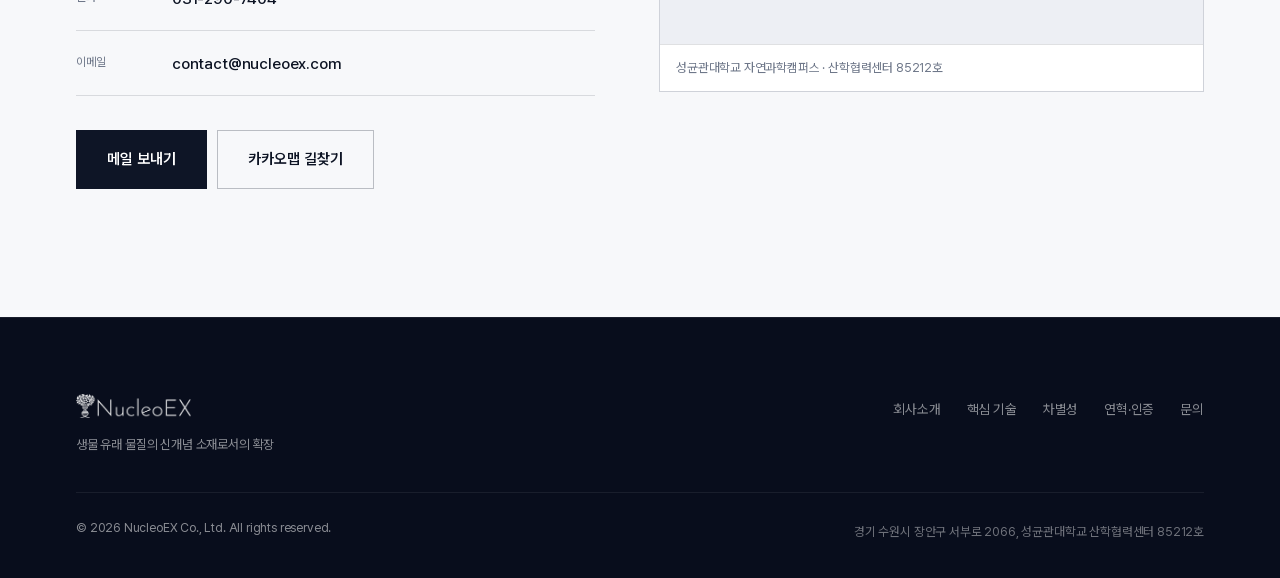
==== commit dd7d1161: "사실관계 정정: 세계 최초 보고 표현을 신규 생체분자 기반 난연 메커니즘 규명으로 수정 (한/영 tech.fDesc·mile.p1), i18n 캐시 갱신" ====
--- a/index.html
+++ b/index.html
@@ -289,7 +289,7 @@
             핵산을 비롯한 생체분자 등 생물 유래 물질은 난연에 필요한 성분을
             분자 안에 함께 품고 있습니다. 뉴클레오엑스는 생물 유래 물질을 소량 첨가하는 것만으로
             기존 할로겐 프리 난연 시스템과의 시너지가 발휘되어 난연 효율이 크게 향상된다는 점을 확인했고,
-            이 바이오 기반 난연소재를 세계 최초로 보고해 관련 원천특허를 보유하고 있습니다.
+            새로운 생체분자 기반 난연 메커니즘을 규명해 관련 원천특허를 보유하고 있습니다.
           </p>
         </div>
         <ul class="feature-list">
@@ -431,7 +431,7 @@
             <div>
               <ul class="mile-rows">
                 <li>
-                  <span class="what" data-i18n="mile.p1">바이오 기반 친환경 난연소재 세계 최초 보고</span>
+                  <span class="what" data-i18n="mile.p1">신규 생체분자 기반 친환경 난연 메커니즘 최초 규명</span>
                 </li>
                 <li>
                   <span class="what" data-i18n="mile.p2">생물 유래 난연소재 원천기술·특허 확보</span>
@@ -560,7 +560,7 @@
 
 <div class="toast" id="toast" role="status" aria-live="polite"></div>
 
-<script src="assets/js/i18n.js?v=2026112301"></script>
+<script src="assets/js/i18n.js?v=2026112302"></script>
 <script src="assets/js/main.js?v=2026112201"></script>
 </body>
 </html>
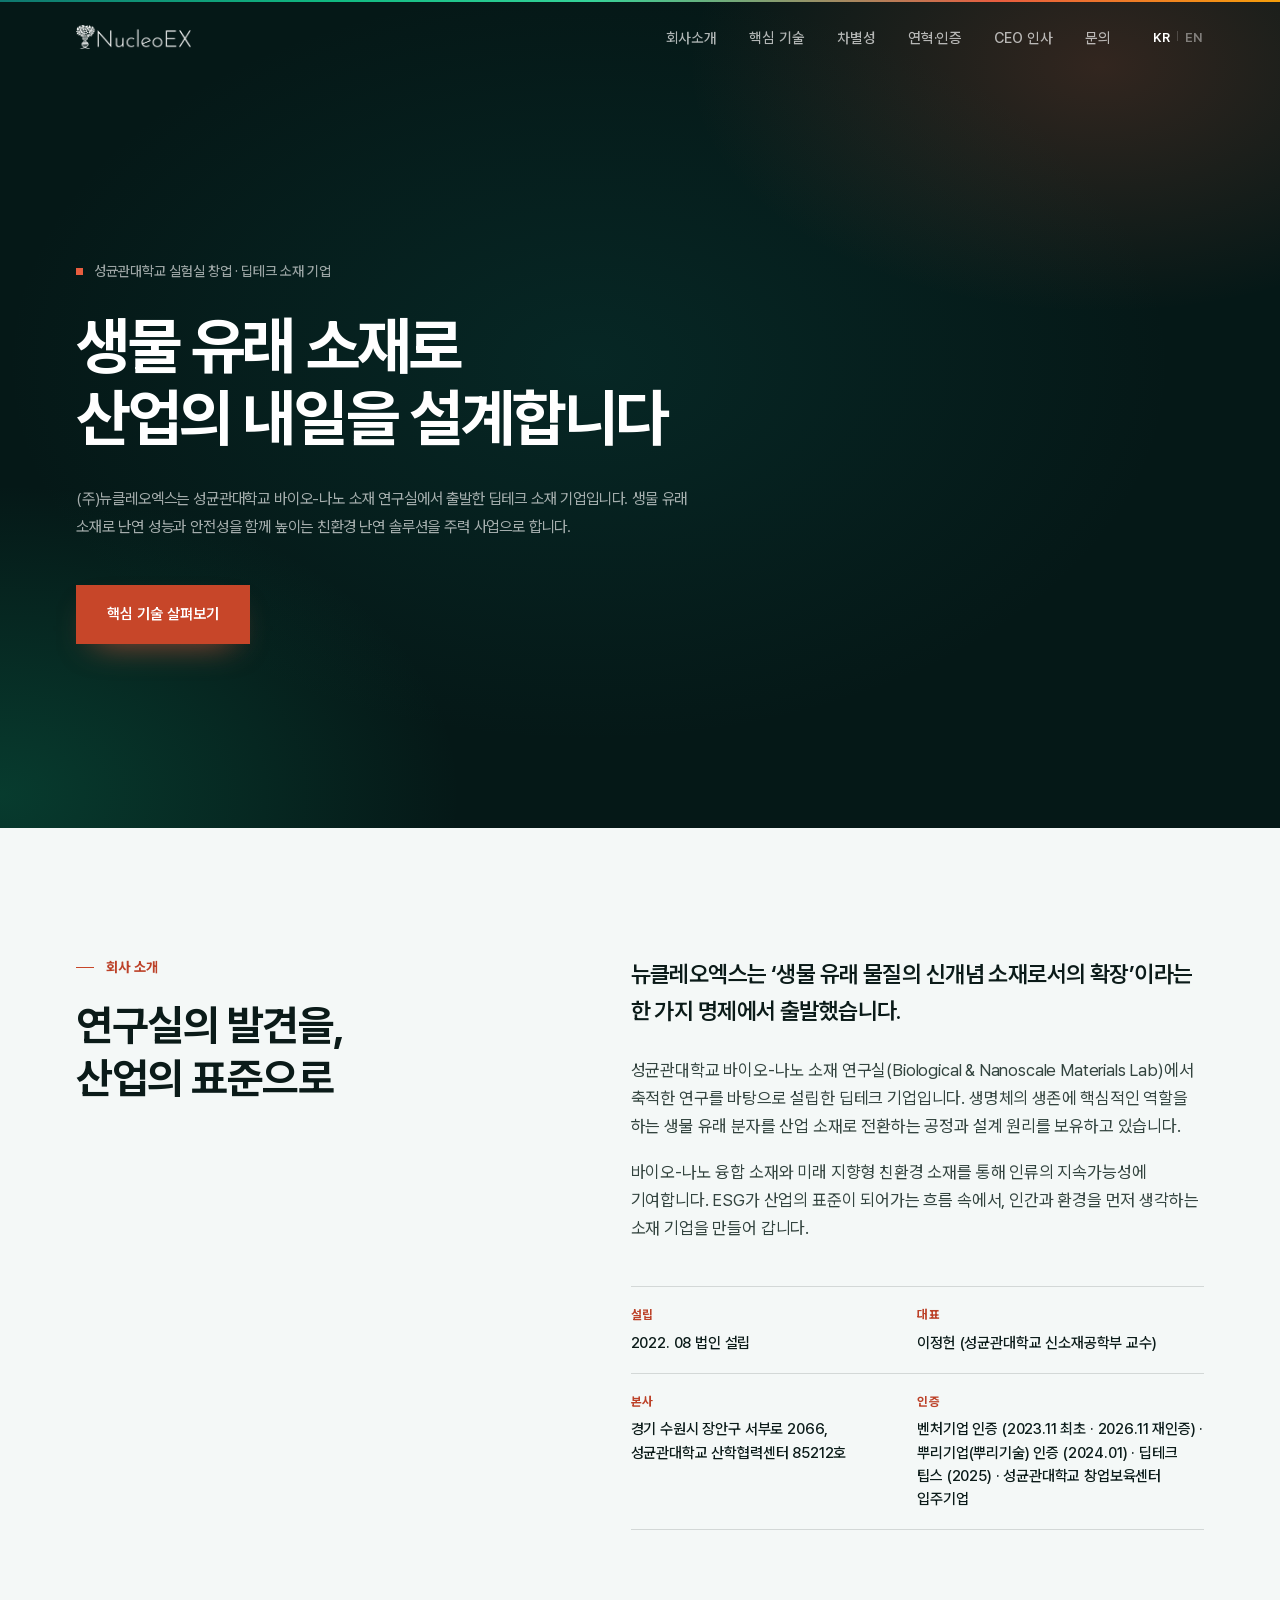
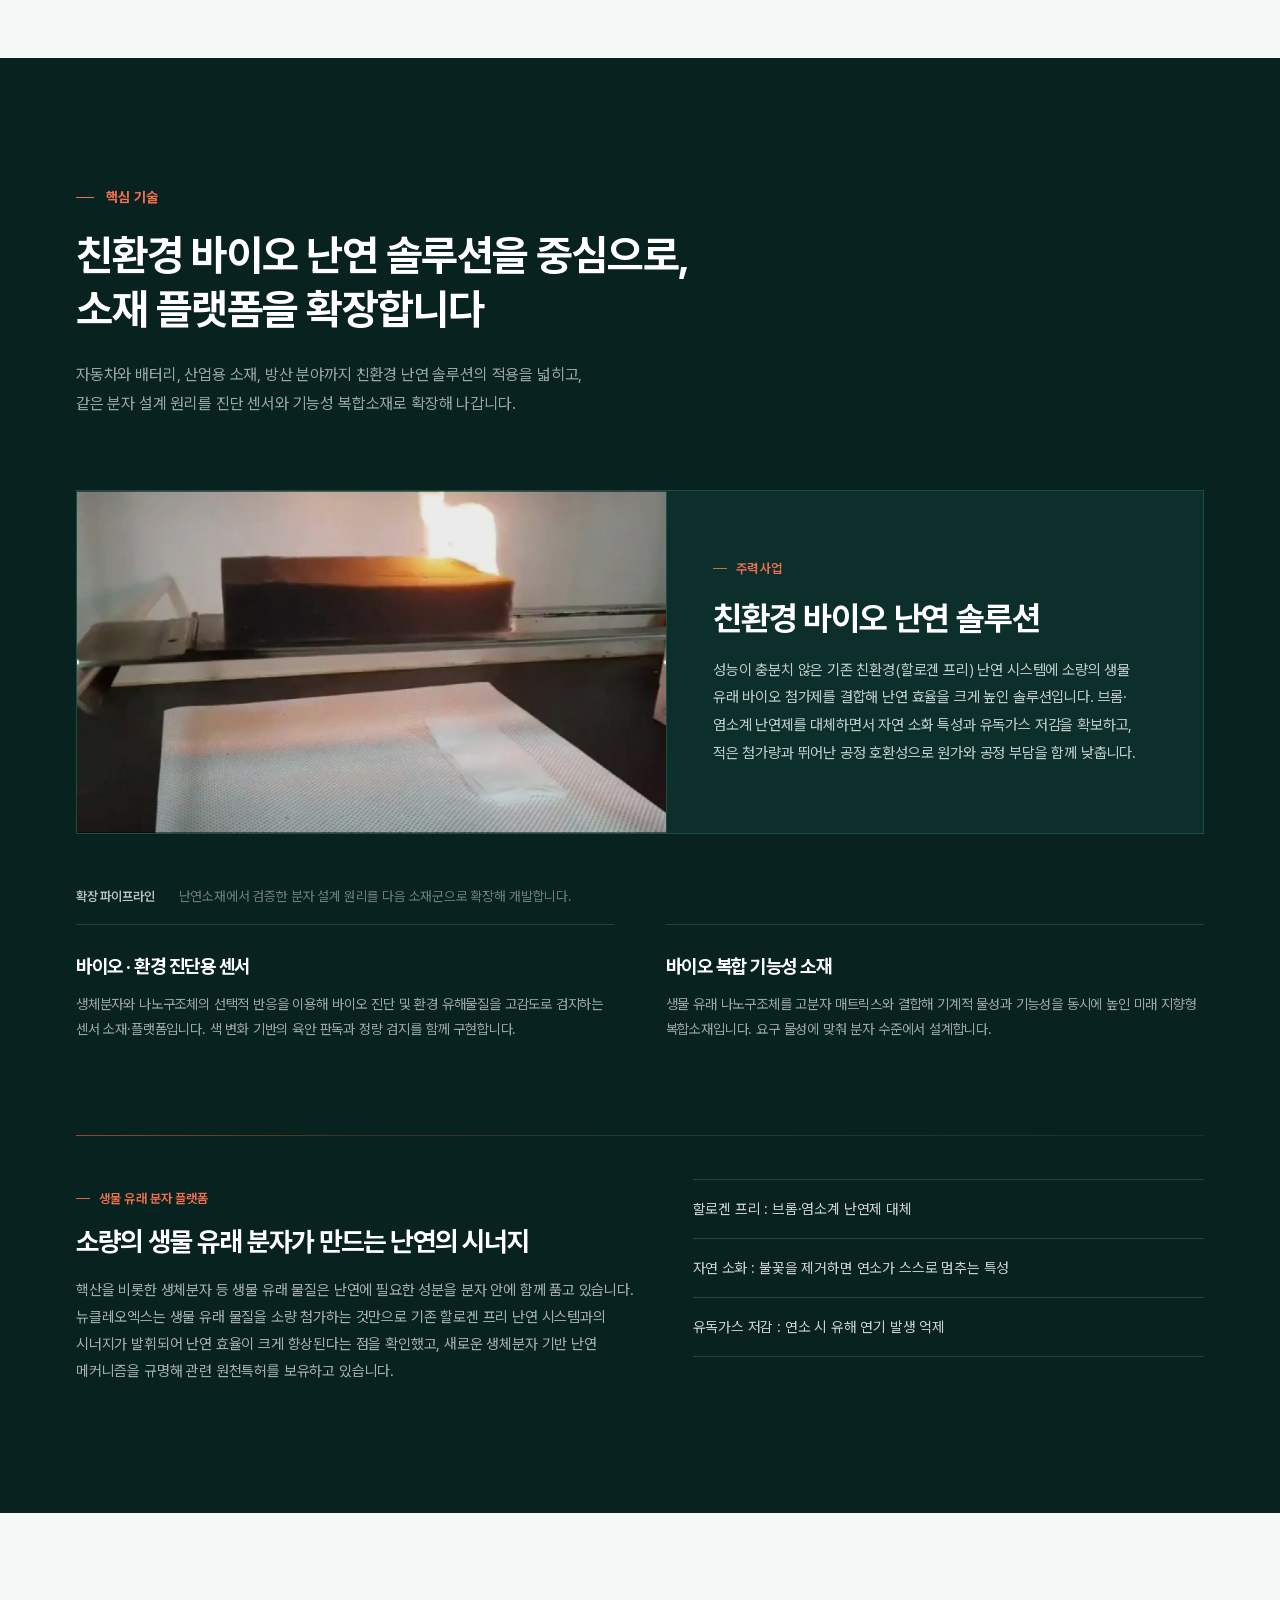
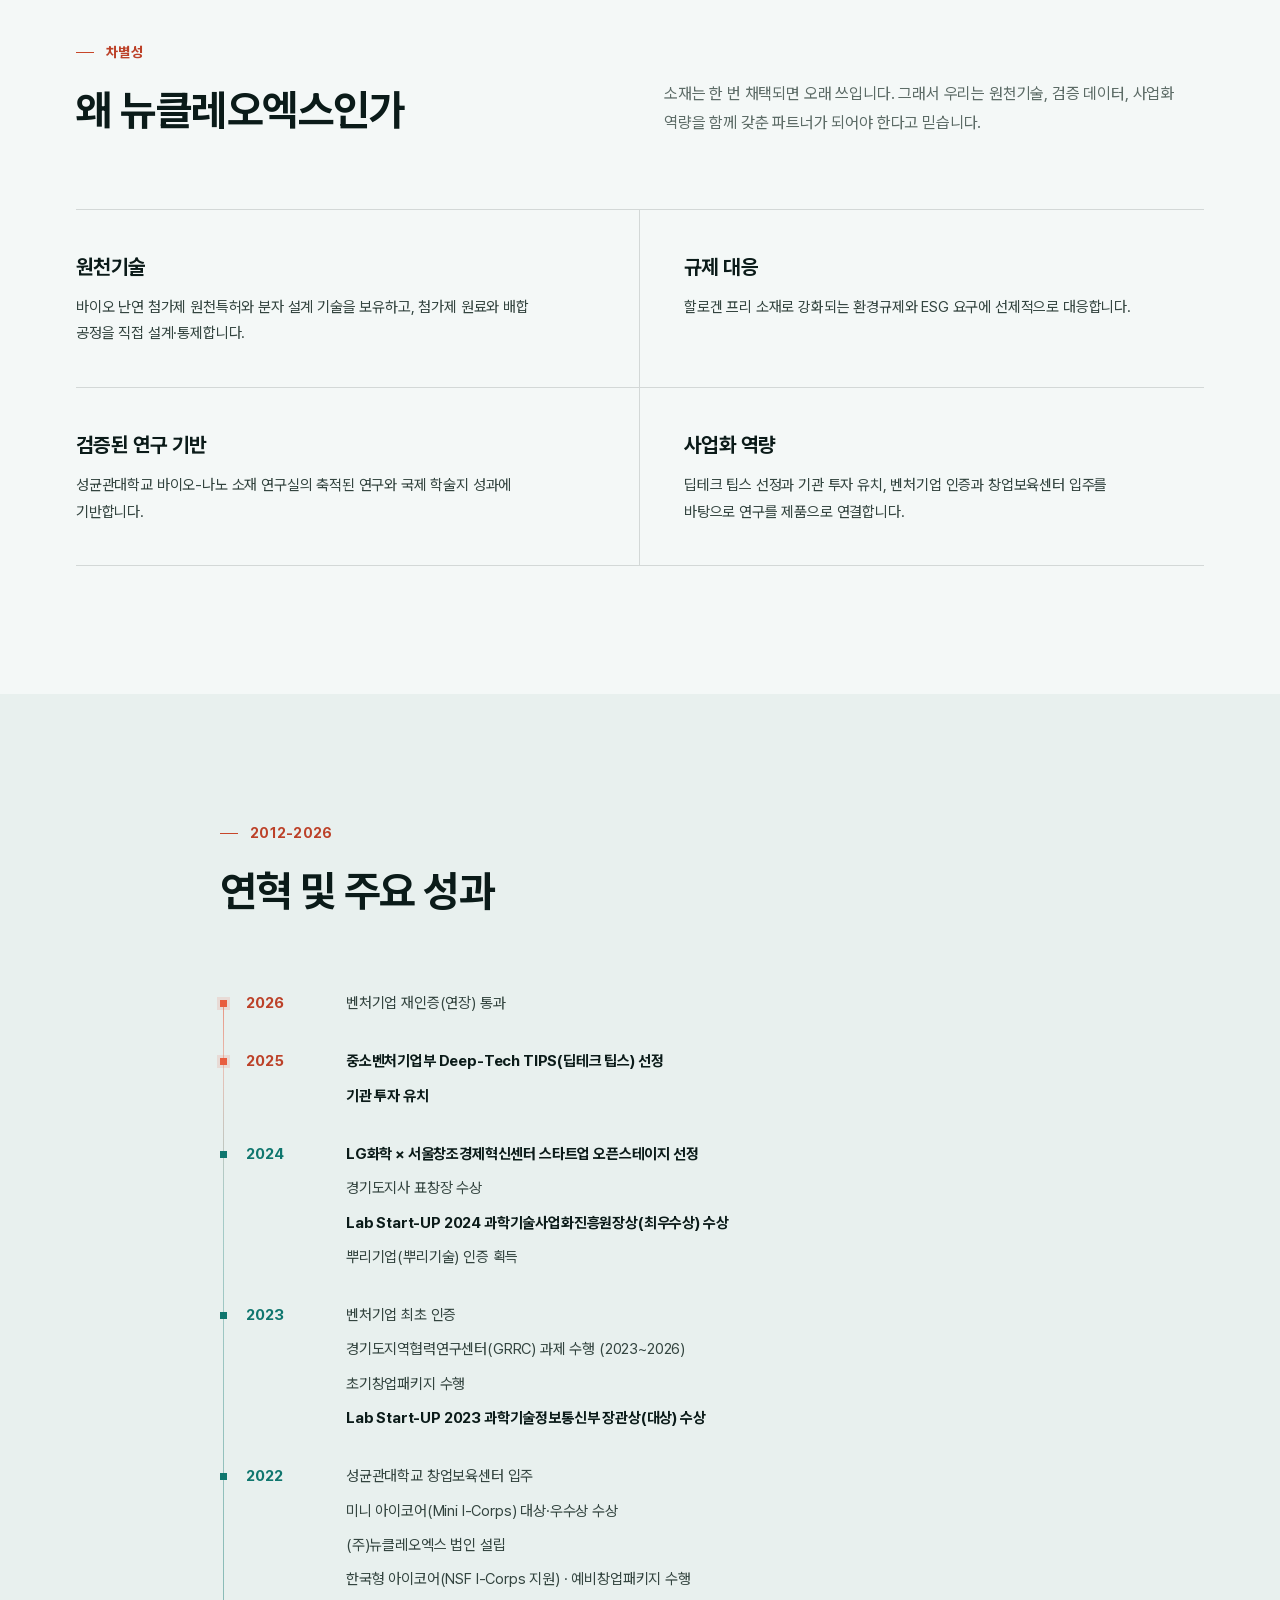
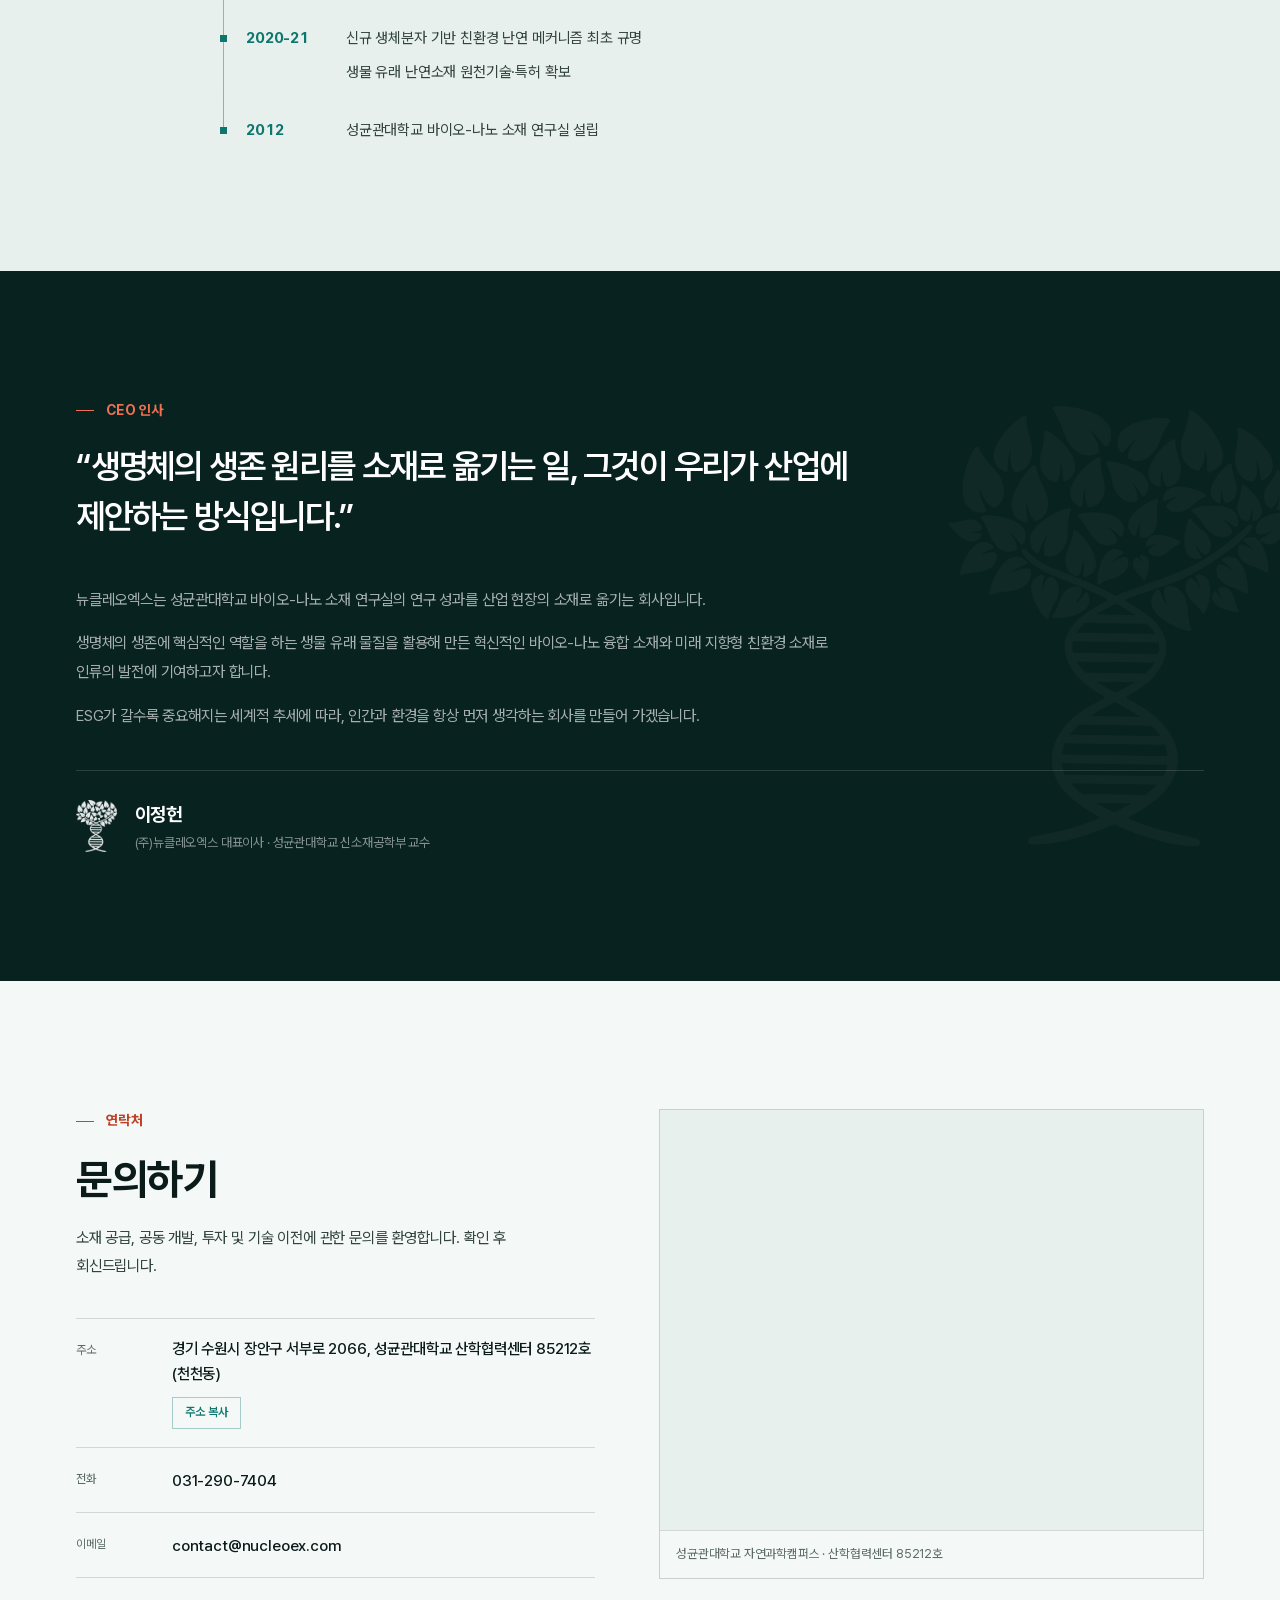
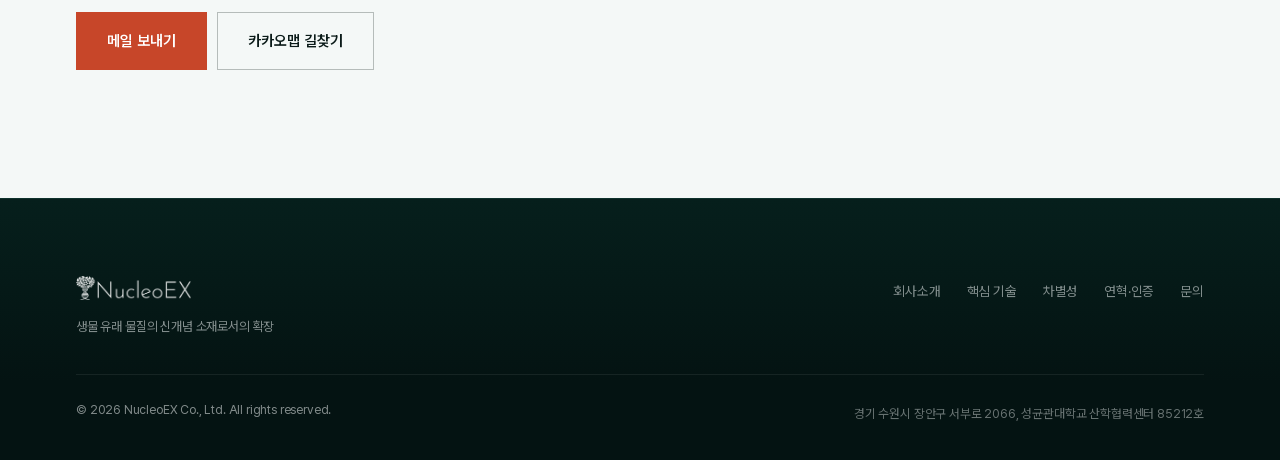
==== commit b7f23f32: "3안 최종본을 본 페이지로 확정: 딥 에메랄드+코랄을 main.css 기본값으로 이식, 태그 칩·파이프라인 장식 SVG 제거, 프리뷰 파일 정리 - assets/css/main.c" ====
--- a/index.html
+++ b/index.html
@@ -7,15 +7,15 @@
 <meta name="description" content="(주)뉴클레오엑스(NucleoEX Co., Ltd.)는 성균관대학교 바이오-나노 소재 연구실의 원천기술을 기반으로 설립된 딥테크 소재 기업입니다. 친환경 바이오 난연소재, 바이오·환경 진단용 센서, 바이오 복합 기능성 소재를 개발합니다.">
 <meta name="keywords" content="뉴클레오엑스, NucleoEX, 친환경 난연소재, 바이오 난연제, 생물 유래 소재, 할로겐 프리, 바이오 센서, 나노소재, 성균관대 창업, 딥테크">
 <meta name="author" content="NucleoEX Co., Ltd.">
-<meta name="theme-color" content="#080D1C">
-<link rel="canonical" href="https://juhelee7.github.io/nucleoex-website/">
+<meta name="theme-color" content="#051817">
+<link rel="canonical" href="https://nucleoex.com/">
 <meta property="og:type" content="website">
 <meta property="og:site_name" content="(주)뉴클레오엑스 NucleoEX">
 <meta property="og:title" content="생물 유래 소재로 산업의 내일을 설계합니다 | (주)뉴클레오엑스 NucleoEX">
 <meta property="og:description" content="성균관대학교 바이오-나노 소재 연구실 기반 딥테크 소재 기업. 친환경 바이오 난연소재 · 바이오·환경 진단용 센서 · 바이오 복합 기능성 소재.">
-<meta property="og:url" content="https://juhelee7.github.io/nucleoex-website/">
-<meta property="og:image" content="https://juhelee7.github.io/nucleoex-website/assets/img/og-image.jpg">
-<meta property="og:image:secure_url" content="https://juhelee7.github.io/nucleoex-website/assets/img/og-image.jpg">
+<meta property="og:url" content="https://nucleoex.com/">
+<meta property="og:image" content="https://nucleoex.com/assets/img/og-image.jpg">
+<meta property="og:image:secure_url" content="https://nucleoex.com/assets/img/og-image.jpg">
 <meta property="og:image:type" content="image/jpeg">
 <meta property="og:image:width" content="1200">
 <meta property="og:image:height" content="630">
@@ -25,24 +25,24 @@
 <meta name="twitter:card" content="summary_large_image">
 <meta name="twitter:title" content="생물 유래 소재로 산업의 내일을 설계합니다 | (주)뉴클레오엑스 NucleoEX">
 <meta name="twitter:description" content="성균관대학교 바이오-나노 소재 연구실 기반 딥테크 소재 기업. 친환경 바이오 난연소재 · 바이오·환경 진단용 센서 · 바이오 복합 기능성 소재.">
-<meta name="twitter:image" content="https://juhelee7.github.io/nucleoex-website/assets/img/og-image.jpg">
+<meta name="twitter:image" content="https://nucleoex.com/assets/img/og-image.jpg">
 <meta name="twitter:image:alt" content="(주)뉴클레오엑스 — 생물 유래 소재로 산업의 내일을 설계합니다">
-<link rel="alternate" hreflang="ko" href="https://juhelee7.github.io/nucleoex-website/">
-<link rel="alternate" hreflang="en" href="https://juhelee7.github.io/nucleoex-website/?lang=en">
-<link rel="alternate" hreflang="x-default" href="https://juhelee7.github.io/nucleoex-website/">
+<link rel="alternate" hreflang="ko" href="https://nucleoex.com/">
+<link rel="alternate" hreflang="en" href="https://nucleoex.com/?lang=en">
+<link rel="alternate" hreflang="x-default" href="https://nucleoex.com/">
 <link rel="icon" href="assets/img/favicon-64.png" sizes="64x64" type="image/png">
 <link rel="icon" href="assets/img/favicon-32.png" sizes="32x32" type="image/png">
 <link rel="apple-touch-icon" href="assets/img/apple-touch-icon.png">
 <link rel="preload" href="assets/fonts/PretendardVariable.woff2" as="font" type="font/woff2" crossorigin>
-<link rel="stylesheet" href="assets/css/main.css?v=2026112301">
+<link rel="stylesheet" href="assets/css/main.css?v=2026112401">
 <script type="application/ld+json">
 {
   "@context": "https://schema.org",
   "@type": "Organization",
   "name": "NucleoEX Co., Ltd.",
   "alternateName": "주식회사 뉴클레오엑스",
-  "url": "https://juhelee7.github.io/nucleoex-website/",
-  "logo": "https://juhelee7.github.io/nucleoex-website/assets/img/logo-color.png",
+  "url": "https://nucleoex.com/",
+  "logo": "https://nucleoex.com/assets/img/logo-color.png",
   "foundingDate": "2022-08",
   "description": "성균관대학교 바이오-나노 소재 연구실 기반 딥테크 소재 기업. 친환경 바이오 난연소재, 바이오·환경 진단용 센서, 바이오 복합 기능성 소재.",
   "email": "contact@nucleoex.com",
@@ -192,14 +192,6 @@
             난연 효율을 크게 높인 솔루션입니다. 브롬·염소계 난연제를 대체하면서 자연 소화 특성과
             유독가스 저감을 확보하고, 적은 첨가량과 뛰어난 공정 호환성으로 원가와 공정 부담을 함께 낮춥니다.
           </p>
-          <ul class="chips">
-            <li data-i18n="tech.t1c1">자동차 시트</li>
-            <li data-i18n="tech.t1c2">배터리 안전 부품</li>
-            <li data-i18n="tech.t1c3">산업용 섬유</li>
-            <li data-i18n="tech.t1c4">PU 폼 단열재</li>
-            <li data-i18n="tech.t1c5">전자·전기 부품</li>
-            <li data-i18n="tech.t1c6">방산 소재</li>
-          </ul>
         </div>
       </div>
 
@@ -210,72 +202,22 @@
         </div>
         <div class="pipeline-grid">
           <article class="pipeline-card">
-            <div class="pipeline-media">
-              <svg viewBox="0 0 400 240" aria-hidden="true">
-                <defs>
-                  <linearGradient id="gSensor" x1="0" y1="0" x2="1" y2="1">
-                    <stop offset="0" stop-color="#A9ACEA" stop-opacity=".9"/>
-                    <stop offset="1" stop-color="#4A4FA0" stop-opacity=".45"/>
-                  </linearGradient>
-                </defs>
-                <circle cx="200" cy="120" r="76" fill="none" stroke="url(#gSensor)" stroke-width="1"/>
-                <circle cx="200" cy="120" r="52" fill="none" stroke="url(#gSensor)" stroke-width="1" stroke-dasharray="3 6"/>
-                <circle cx="200" cy="120" r="26" fill="none" stroke="url(#gSensor)" stroke-width="1.4"/>
-                <circle cx="200" cy="120" r="5" fill="#A9ACEA"/>
-                <g fill="#A9ACEA">
-                  <circle cx="276" cy="120" r="3.4"/><circle cx="200" cy="44" r="3.4"/>
-                  <circle cx="124" cy="120" r="3.4"/><circle cx="200" cy="196" r="3.4"/>
-                </g>
-                <path d="M96 176 L146 138 L200 160 L252 120 L304 96" fill="none" stroke="#A9ACEA" stroke-opacity=".5" stroke-width="1.2"/>
-                <path d="M96 176 L96 140 M146 138 L146 100 M200 160 L200 128 M252 120 L252 84 M304 96 L304 60" stroke="#A9ACEA" stroke-opacity=".25" stroke-width="1"/>
-              </svg>
-            </div>
             <div class="pipeline-body">
               <h3 data-i18n="tech.t2title">바이오 · 환경 진단용 센서</h3>
               <p data-i18n="tech.t2desc">
                 생체분자와 나노구조체의 선택적 반응을 이용해 바이오 진단 및 환경 유해물질을
                 고감도로 검지하는 센서 소재·플랫폼입니다. 색 변화 기반의 육안 판독과 정량 검지를 함께 구현합니다.
               </p>
-              <ul class="chips">
-                <li data-i18n="tech.t2c1">바이오 진단</li>
-                <li data-i18n="tech.t2c2">환경 유해물질 검지</li>
-                <li data-i18n="tech.t2c3">현장 진단</li>
-              </ul>
             </div>
           </article>
 
           <article class="pipeline-card">
-            <div class="pipeline-media">
-              <svg viewBox="0 0 400 240" aria-hidden="true">
-                <defs>
-                  <linearGradient id="gComp" x1="0" y1="0" x2="1" y2="1">
-                    <stop offset="0" stop-color="#B4B7F0" stop-opacity=".85"/>
-                    <stop offset="1" stop-color="#31367C" stop-opacity=".6"/>
-                  </linearGradient>
-                </defs>
-                <g stroke="url(#gComp)" fill="none" stroke-width="1.1">
-                  <path d="M60 180 L120 120 L180 180 L240 120 L300 180 L340 130"/>
-                  <path d="M60 120 L120 60 L180 120 L240 60 L300 120 L340 70"/>
-                  <path d="M120 120 L120 60 M180 180 L180 120 M240 120 L240 60 M300 180 L300 120"/>
-                </g>
-                <g fill="#B4B7F0">
-                  <circle cx="60" cy="180" r="3"/><circle cx="120" cy="120" r="3.6"/><circle cx="180" cy="180" r="3"/>
-                  <circle cx="240" cy="120" r="3.6"/><circle cx="300" cy="180" r="3"/><circle cx="340" cy="130" r="3"/>
-                  <circle cx="120" cy="60" r="3"/><circle cx="240" cy="60" r="3"/>
-                </g>
-              </svg>
-            </div>
             <div class="pipeline-body">
               <h3 data-i18n="tech.t3title">바이오 복합 기능성 소재</h3>
               <p data-i18n="tech.t3desc">
                 생물 유래 나노구조체를 고분자 매트릭스와 결합해 기계적 물성과 기능성을 동시에 높인
                 미래 지향형 복합소재입니다. 요구 물성에 맞춰 분자 수준에서 설계합니다.
               </p>
-              <ul class="chips">
-                <li data-i18n="tech.t3c1">고기능 복합소재</li>
-                <li data-i18n="tech.t3c2">나노구조체</li>
-                <li data-i18n="tech.t3c3">맞춤형 소재 설계</li>
-              </ul>
             </div>
           </article>
         </div>
@@ -560,7 +502,7 @@
 
 <div class="toast" id="toast" role="status" aria-live="polite"></div>
 
-<script src="assets/js/i18n.js?v=2026112302"></script>
+<script src="assets/js/i18n.js?v=2026112401"></script>
 <script src="assets/js/main.js?v=2026112201"></script>
 </body>
 </html>
--- a/assets/css/main.css
+++ b/assets/css/main.css
@@ -1,6 +1,7 @@
 /* ==========================================================================
    NucleoEX · Corporate / IR website
-   Palette: brand indigo (#252494, from the logo) + deep navy + paper white
+   木(아주 어두운 딥 에메랄드) 바탕 + 火(코랄/엠버) 포인트 + 아이스 페이퍼
+   2026-11-24: 3안 확정. 이전 인디고/네이비 팔레트를 이 파일에서 직접 대체했다.
    ========================================================================== */
 
 @font-face {
@@ -12,24 +13,39 @@
 }
 
 :root {
-  --navy-950: #080D1C;
-  --navy-900: #0E1526;
-  --navy-800: #16203A;
-  --navy-700: #22304F;
-  --brand: #252494;
-  --brand-600: #1C1B7A;
-  --brand-300: #9C9AE8;
-  --brand-100: #E3E2F7;
-  --paper: #F7F8FA;
-  --paper-2: #EDEFF4;
+  /* 木 — very dark deep emerald / deep teal for the dark sections
+     white text 18.3:1 on 950 / 16.7:1 on 900; mint label #4ED8B8 10.3:1 / 9.4:1 */
+  --navy-950: #051817;
+  --navy-900: #082220;
+  --navy-800: #0D2F2C;
+  --navy-700: #14413D;
+
+  /* 木 — mint / emerald for eco, bio and secondary points */
+  --brand: #0F766E;
+  --brand-600: #0B5B55;
+  --brand-300: #4ED8B8;
+  --brand-100: #D6F3E9;
+  --eco-600: #0F766E;
+  --eco-500: #10B981;
+  --eco-300: #34D399;
+
+  /* 火 — coral / ember for flame, key points and CTAs */
+  --fire-600: #C74629;
+  --fire-500: #E85D3F;
+  --amber: #F59E0B;
+
+  /* cool ice paper for the light sections */
+  --paper: #F4F8F7;
+  --paper-2: #E8F0EE;
   --white: #FFFFFF;
-  --ink: #0D1424;
-  --ink-soft: #3A4459;
-  --muted: #6E7789;
-  --line: rgba(13, 20, 36, .13);
-  --line-strong: rgba(13, 20, 36, .26);
-  --line-dark: rgba(255, 255, 255, .14);
-  --line-dark-soft: rgba(255, 255, 255, .07);
+  --ivory: #F4F8F7;
+  --ink: #0B1B19;
+  --ink-soft: #33443F;
+  --muted: #5C6B66;
+  --line: rgba(11, 27, 25, .14);
+  --line-strong: rgba(11, 27, 25, .27);
+  --line-dark: rgba(244, 248, 247, .14);
+  --line-dark-soft: rgba(244, 248, 247, .07);
   --ease: cubic-bezier(.22, .61, .36, 1);
   --container: 1240px;
   --pad: clamp(20px, 5vw, 56px);
@@ -61,16 +77,27 @@
 
 body.is-locked { overflow: hidden; }
 
+/* 木 → 火 accent rule along the very top of the page */
+body::before {
+  content: "";
+  position: fixed;
+  top: 0; left: 0; right: 0;
+  height: 2px;
+  z-index: 120;
+  pointer-events: none;
+  background: linear-gradient(90deg, #0F766E 0%, #10B981 26%, #34D399 46%, #E85D3F 78%, #F59E0B 100%);
+}
+
 img, svg, iframe { display: block; max-width: 100%; }
 img { height: auto; }
 a { color: inherit; text-decoration: none; }
 button { font: inherit; color: inherit; background: none; border: 0; cursor: pointer; }
 ul, ol, dl, dd, p, h1, h2, h3, h4, blockquote, figure { margin: 0; padding: 0; }
 ul, ol { list-style: none; }
-::selection { background: var(--brand); color: #fff; }
+::selection { background: var(--eco-600); color: var(--ivory); }
 
 :focus-visible {
-  outline: 2px solid var(--brand-300);
+  outline: 2px solid var(--eco-300);
   outline-offset: 3px;
 }
 
@@ -109,26 +136,29 @@
   white-space: nowrap;
   transition: background-color .2s var(--ease), color .2s var(--ease), border-color .2s var(--ease);
 }
+/* 火 — one step deeper than the coral accent so the ivory label stays at 4.8:1 */
 .btn-primary {
-  background: #fff;
-  border-color: #fff;
-  color: var(--navy-950);
+  background: #C74629;
+  border-color: #C74629;
+  color: #fff;
+  box-shadow: 0 14px 34px -18px rgba(232, 93, 63, .9);
 }
 .btn-primary:hover {
-  background: #E4E6EF;
-  border-color: #E4E6EF;
-  color: var(--navy-950);
+  background: #A2351D;
+  border-color: #A2351D;
+  color: #fff;
 }
 .section-light .btn-primary,
 .section-tint .btn-primary {
-  background: var(--navy-900);
-  border-color: var(--navy-900);
+  background: #C74629;
+  border-color: #C74629;
   color: #fff;
+  box-shadow: none;
 }
 .section-light .btn-primary:hover,
 .section-tint .btn-primary:hover {
-  background: var(--navy-700);
-  border-color: var(--navy-700);
+  background: #A2351D;
+  border-color: #A2351D;
   color: #fff;
 }
 .btn-ghost {
@@ -145,9 +175,9 @@
   color: var(--ink);
 }
 .btn-outline:hover {
-  background: var(--navy-900);
-  border-color: var(--navy-900);
-  color: #fff;
+  background: var(--eco-600);
+  border-color: var(--eco-600);
+  color: var(--ivory);
 }
 .btn-sm { padding: 11px 20px; font-size: 14px; }
 
@@ -323,8 +353,9 @@
   inset: 0;
   z-index: -1;
   background:
-    radial-gradient(60% 55% at 82% 8%, rgba(37, 36, 148, .32), transparent 66%),
-    radial-gradient(45% 45% at 4% 96%, rgba(37, 36, 148, .14), transparent 72%);
+    radial-gradient(52% 48% at 86% 8%, rgba(232, 93, 63, .20), transparent 62%),
+    radial-gradient(50% 52% at 0% 96%, rgba(16, 185, 129, .22), transparent 72%),
+    radial-gradient(60% 60% at 46% 44%, rgba(15, 118, 110, .16), transparent 76%);
 }
 
 .hero-inner {
@@ -339,6 +370,17 @@
   color: rgba(255, 255, 255, .6);
   margin-bottom: 26px;
 }
+/* 火 — a small coral square opens the page */
+.hero .eyebrow::before {
+  content: "";
+  display: inline-block;
+  width: 7px; height: 7px;
+  margin-right: 11px;
+  position: relative;
+  top: -1px;
+  vertical-align: middle;
+  background: var(--fire-500);
+}
 
 .hero h1 {
   max-width: 17em;
@@ -372,23 +414,28 @@
 .section-tint { background: var(--paper-2); color: var(--ink); }
 .section-dark { background: var(--navy-900); color: #fff; }
 
+/* 火 — the section labels carry the coral thread down the whole scroll
+   (회사 소개 · 핵심 기술 · 차별성 · 2012-2026 · CEO 인사 · 연락처).
+   Light sections #BC4128 (4.99:1 on the paper, 4.61:1 on the tint), dark #F0704F (5.7:1).
+   14px / 700 keeps them clearly present without competing with the h2 beneath. */
 .section-label {
   display: flex;
   align-items: center;
   gap: 12px;
-  font-size: 13px;
-  letter-spacing: .01em;
-  font-weight: 600;
-  color: var(--brand);
+  font-size: 14px;
+  font-weight: 700;
+  letter-spacing: .02em;
+  color: #BC4128;
   margin-bottom: 20px;
 }
 .section-label::before {
   content: "";
   width: 18px; height: 1px;
-  background: currentColor;
-  opacity: .7;
-}
-.section-dark .section-label { color: var(--brand-300); }
+  background: #C74629;
+  opacity: 1;
+}
+.section-dark .section-label { color: #F0704F; }
+.section-dark .section-label::before { background: #F0704F; }
 
 .section-title {
   font-size: clamp(27px, 3.3vw, 44px);
@@ -404,7 +451,7 @@
   color: var(--muted);
   word-break: keep-all;
 }
-.section-dark .section-desc { color: rgba(255, 255, 255, .6); }
+.section-dark .section-desc { color: rgba(244, 248, 247, .62); }
 .section-head { max-width: 800px; margin-bottom: clamp(44px, 6vw, 72px); }
 .section-head .section-desc { margin-top: 24px; }
 .section-head-row {
@@ -445,10 +492,12 @@
   border-bottom: 1px solid var(--line);
 }
 .facts div:nth-child(odd) { padding-right: 24px; }
+/* 火 — the facts keys: bold at 12.5px (4.62:1 on the cool paper) */
 .facts dt {
-  font-size: 12px;
+  font-size: 12.5px;
+  font-weight: 700;
   letter-spacing: .02em;
-  color: var(--muted);
+  color: #BC4128;
   margin-bottom: 6px;
 }
 .facts dd {
@@ -465,14 +514,14 @@
 .tech-lead {
   display: grid;
   grid-template-columns: minmax(0, 1.1fr) minmax(0, 1fr);
-  border: 1px solid var(--line-dark);
-  background: #111B31;
+  border: 1px solid rgba(78, 216, 184, .18);
+  background: #0D2F2C;
 }
 .tech-lead-media {
   position: relative;
   overflow: hidden;
   min-height: 340px;
-  border-right: 1px solid var(--line-dark);
+  border-right: 1px solid rgba(78, 216, 184, .18);
 }
 .tech-lead-media img {
   width: 100%; height: 100%;
@@ -485,11 +534,23 @@
   flex-direction: column;
   justify-content: center;
 }
-.tech-lead-tag {
+/* 火 — '주력 사업' tag: coral with a short lead-in rule (4.9:1 on #0D2F2C).
+   p + class keeps it ahead of the body-copy rule below. */
+.tech-lead-body p.tech-lead-tag {
+  display: inline-flex;
+  align-items: center;
+  gap: 9px;
   font-size: 13px;
   font-weight: 600;
-  color: var(--brand-300);
+  color: #F0704F;
   margin-bottom: 16px;
+}
+.tech-lead-tag::before {
+  content: "";
+  flex: none;
+  width: 14px; height: 1px;
+  background: currentColor;
+  opacity: .9;
 }
 .tech-lead-body h3 {
   font-size: clamp(24px, 2.6vw, 34px);
@@ -502,7 +563,7 @@
 .tech-lead-body p {
   font-size: 15px;
   line-height: 1.85;
-  color: rgba(255, 255, 255, .66);
+  color: rgba(244, 248, 247, .78);
   word-break: keep-all;
 }
 
@@ -528,19 +589,16 @@
   grid-template-columns: repeat(2, minmax(0, 1fr));
   gap: 0 clamp(28px, 4vw, 64px);
 }
+/* the two pipeline cards are one single text column: no decorative SVG mark and
+   no tag chips, so nothing hints at a wider product line than the company runs today */
 .pipeline-card {
   display: grid;
-  grid-template-columns: minmax(0, 1fr) 112px;
-  gap: 20px;
+  grid-template-columns: minmax(0, 1fr);
+  gap: 0;
   align-items: start;
   padding: 26px 0 30px;
   border-top: 1px solid var(--line-dark);
 }
-.pipeline-media {
-  order: 2;
-  opacity: .8;
-}
-.pipeline-media svg { width: 100%; height: auto; }
 .pipeline-body { padding: 0; display: flex; flex-direction: column; }
 .pipeline-body h3 {
   font-size: clamp(17px, 1.5vw, 19px);
@@ -556,36 +614,40 @@
   word-break: keep-all;
 }
 
-.chips {
-  display: flex;
-  flex-wrap: wrap;
-  gap: 5px;
-  margin-top: auto;
-  padding-top: 24px;
-}
-.chips li {
-  font-size: 11.5px;
-  padding: 4px 9px;
-  border: 1px solid var(--line-dark);
-  color: rgba(255, 255, 255, .7);
-  white-space: nowrap;
-}
-
 .feature {
+  position: relative;
   display: grid;
   grid-template-columns: minmax(0, 1.05fr) minmax(0, .95fr);
   gap: clamp(28px, 4vw, 60px);
   align-items: start;
   margin-top: clamp(40px, 5vw, 64px);
   padding: clamp(28px, 4vw, 44px) 0 0;
-  border-top: 1px solid var(--line-dark);
-}
+}
+/* 火 → 木 hairline above the platform block: coral at the left, mint by the middle */
+.feature::before {
+  content: "";
+  position: absolute;
+  top: 0; left: 0; right: 0;
+  height: 1px;
+  background: linear-gradient(90deg, rgba(232, 93, 63, .62), rgba(232, 93, 63, .22) 26%, rgba(78, 216, 184, .16) 62%, rgba(244, 248, 247, .06) 100%);
+}
+/* 火 — '생물 유래 분자 플랫폼' label and its short rule */
 .feature-label {
+  display: inline-flex;
+  align-items: center;
+  gap: 9px;
   font-size: 13px;
   letter-spacing: .01em;
   font-weight: 600;
-  color: var(--brand-300);
+  color: #F0704F;
   margin-bottom: 14px;
+}
+.feature-label::before {
+  content: "";
+  flex: none;
+  width: 14px; height: 1px;
+  background: currentColor;
+  opacity: .9;
 }
 .feature h3 {
   font-size: clamp(21px, 2.1vw, 27px);
@@ -657,6 +719,7 @@
   position: relative;
   padding-left: 26px;
 }
+/* 木 for the archive, 火 for the latest: the line starts coral and settles into emerald */
 .timeline::before {
   content: "";
   position: absolute;
@@ -664,7 +727,7 @@
   top: 12px;
   bottom: 12px;
   width: 1px;
-  background: var(--line);
+  background: linear-gradient(180deg, rgba(232, 93, 63, .62) 0%, rgba(232, 93, 63, .32) 9%, rgba(15, 118, 110, .30) 27%, rgba(15, 118, 110, .48) 100%);
 }
 .timeline > li {
   position: relative;
@@ -680,16 +743,24 @@
   left: -26px;
   top: 9px;
   width: 7px; height: 7px;
-  background: var(--brand);
+  background: var(--eco-600);
 }
 .timeline .year {
   font-size: 15px;
   font-weight: 700;
   letter-spacing: -0.01em;
-  color: var(--ink);
+  color: var(--eco-600);
   font-variant-numeric: tabular-nums;
   line-height: 1.65;
 }
+/* the two newest milestones keep a coral dot */
+.timeline > li:nth-child(1)::before,
+.timeline > li:nth-child(2)::before {
+  background: #E85D3F;
+  box-shadow: 0 0 0 3px rgba(232, 93, 63, .14);
+}
+.timeline > li:nth-child(1) .year,
+.timeline > li:nth-child(2) .year { color: #BC4128; }
 .timeline > li > div { position: relative; }
 .timeline h3 {
   font-size: clamp(17px, 1.4vw, 19px);
@@ -741,10 +812,9 @@
   opacity: .035;
   pointer-events: none;
 }
+/* the quote stands on its own — no rule at its left edge, no indent */
 .ceo blockquote {
   margin: 0 0 44px;
-  padding-left: clamp(18px, 2.4vw, 28px);
-  border-left: 1px solid var(--brand-300);
 }
 .ceo blockquote p {
   max-width: 880px;
@@ -791,7 +861,7 @@
   align-items: start;
 }
 .contact-left .section-title { margin-bottom: 18px; }
-.contact-left > p {
+.contact-left > p:not(.section-label) {
   font-size: 15.5px;
   line-height: 1.82;
   color: var(--ink-soft);
@@ -830,11 +900,11 @@
   font-weight: 600;
   color: var(--brand);
   padding: 5px 12px;
-  border: 1px solid rgba(37, 36, 148, .32);
+  border: 1px solid rgba(15, 118, 110, .34);
   transition: background .2s, color .2s, border-color .2s;
 }
-.copy-btn:hover { background: var(--brand); border-color: var(--brand); color: #fff; }
-.copy-btn.is-done { background: var(--brand); color: #fff; border-color: var(--brand); }
+.copy-btn:hover { background: var(--eco-600); border-color: var(--eco-600); color: #fff; }
+.copy-btn.is-done { background: var(--eco-600); color: #fff; border-color: var(--eco-600); }
 .contact-cta { display: flex; flex-wrap: wrap; gap: 10px; margin-top: 34px; }
 
 .contact-map {
@@ -847,7 +917,7 @@
   width: 100%;
   height: clamp(320px, 38vw, 420px);
   border: 0;
-  filter: grayscale(.35) contrast(1.04);
+  filter: grayscale(.3) sepia(.05) saturate(.9) contrast(1.02);
   transition: filter .4s;
 }
 .contact-map:hover iframe { filter: none; }
@@ -856,15 +926,15 @@
   font-size: 12.5px;
   color: var(--muted);
   border-top: 1px solid var(--line);
-  background: #fff;
+  background: var(--paper);
 }
 
 /* ---------- Footer ---------- */
 .site-footer {
-  background: var(--navy-950);
-  color: rgba(255, 255, 255, .52);
+  background: linear-gradient(180deg, #061F1C 0%, #041312 70%);
+  color: rgba(244, 248, 247, .52);
   padding: clamp(52px, 6vw, 80px) 0 36px;
-  border-top: 1px solid var(--line-dark-soft);
+  border-top: 1px solid rgba(78, 216, 184, .16);
 }
 .footer-inner {
   display: grid;
@@ -935,7 +1005,7 @@
   .split { grid-template-columns: 1fr; gap: 40px; }
   .split-left { position: static; }
   .tech-lead { grid-template-columns: 1fr; }
-  .tech-lead-media { min-height: 280px; border-right: 0; border-bottom: 1px solid var(--line-dark); }
+  .tech-lead-media { min-height: 280px; border-right: 0; border-bottom: 1px solid rgba(78, 216, 184, .18); }
   .feature { grid-template-columns: 1fr; }
 
   .contact-grid { grid-template-columns: 1fr; }
@@ -1000,8 +1070,6 @@
   .signature { align-items: flex-start; }
   .signature img { height: 42px; }
   .tech-lead-media { min-height: 220px; }
-  .pipeline-card { grid-template-columns: 1fr; }
-  .pipeline-media { display: none; }
   .feature { padding: 26px 20px; }
   .map-note { font-size: 12px; }
 }
